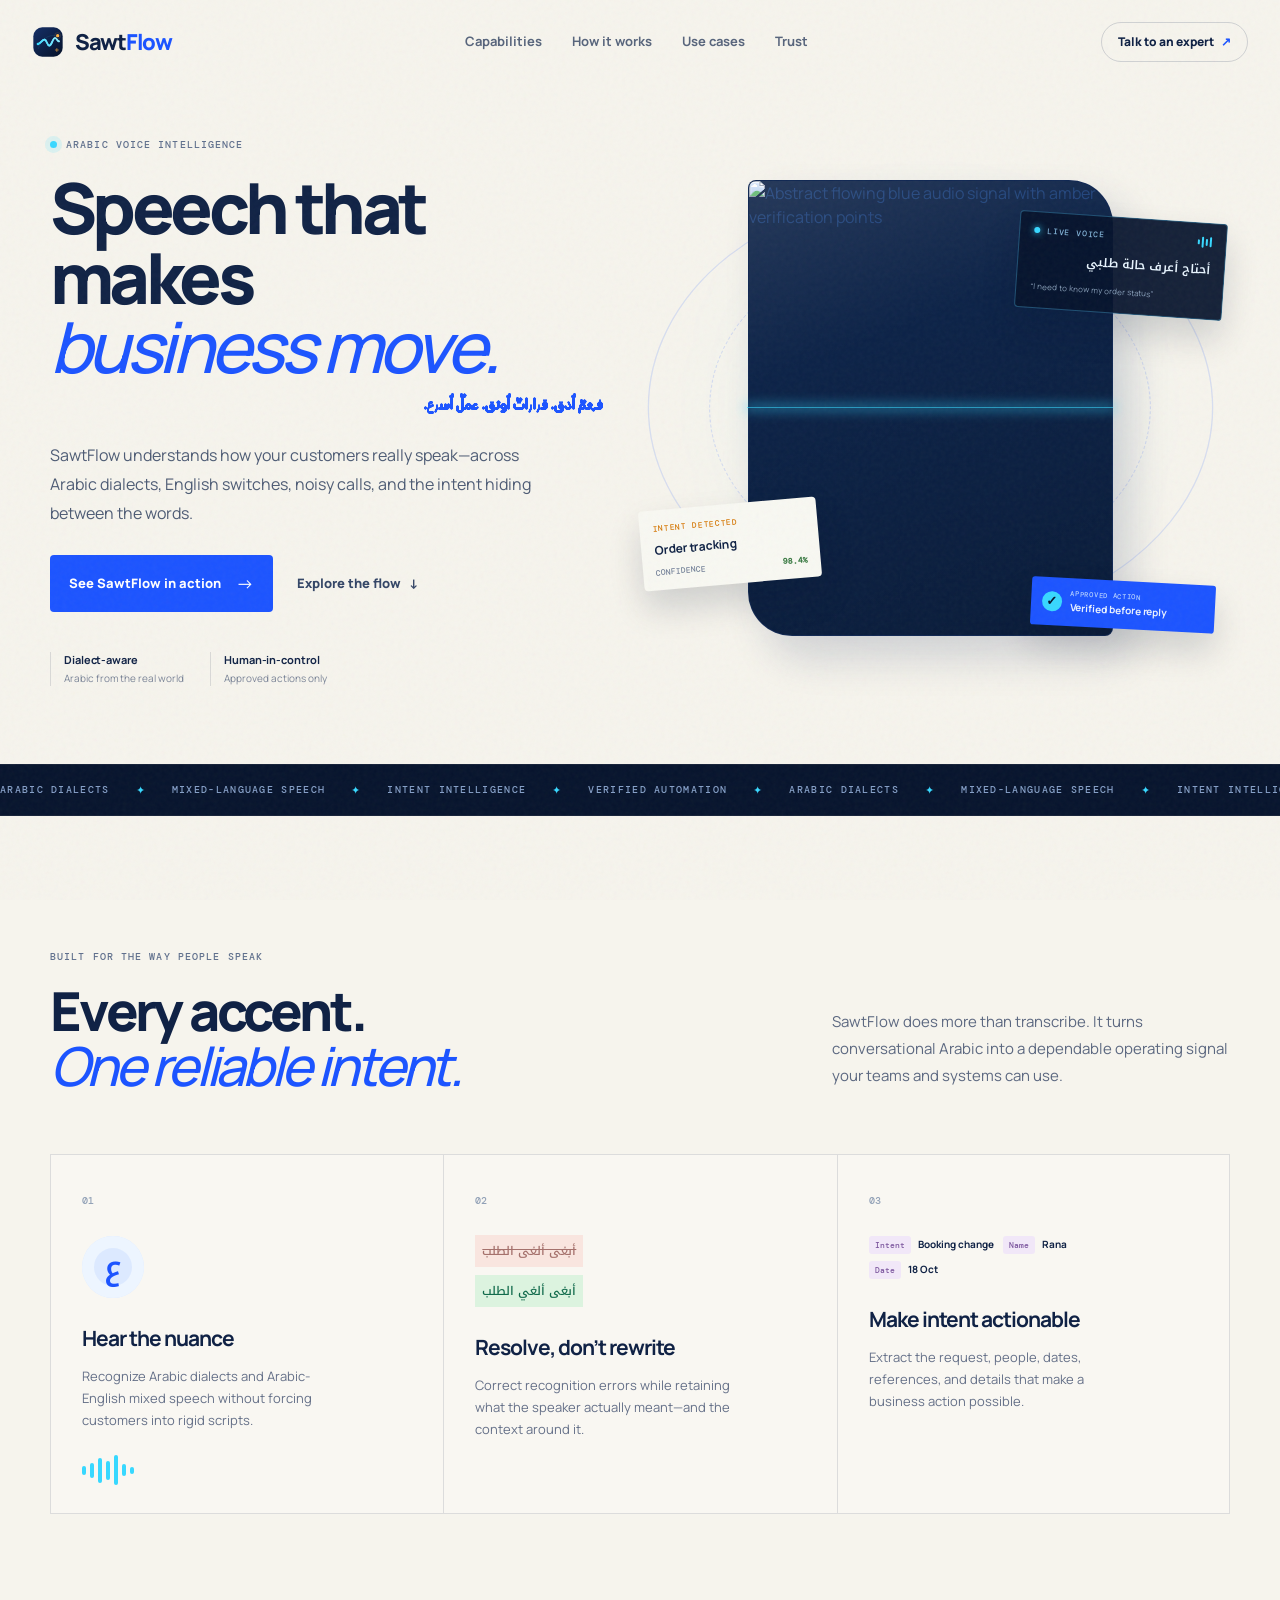
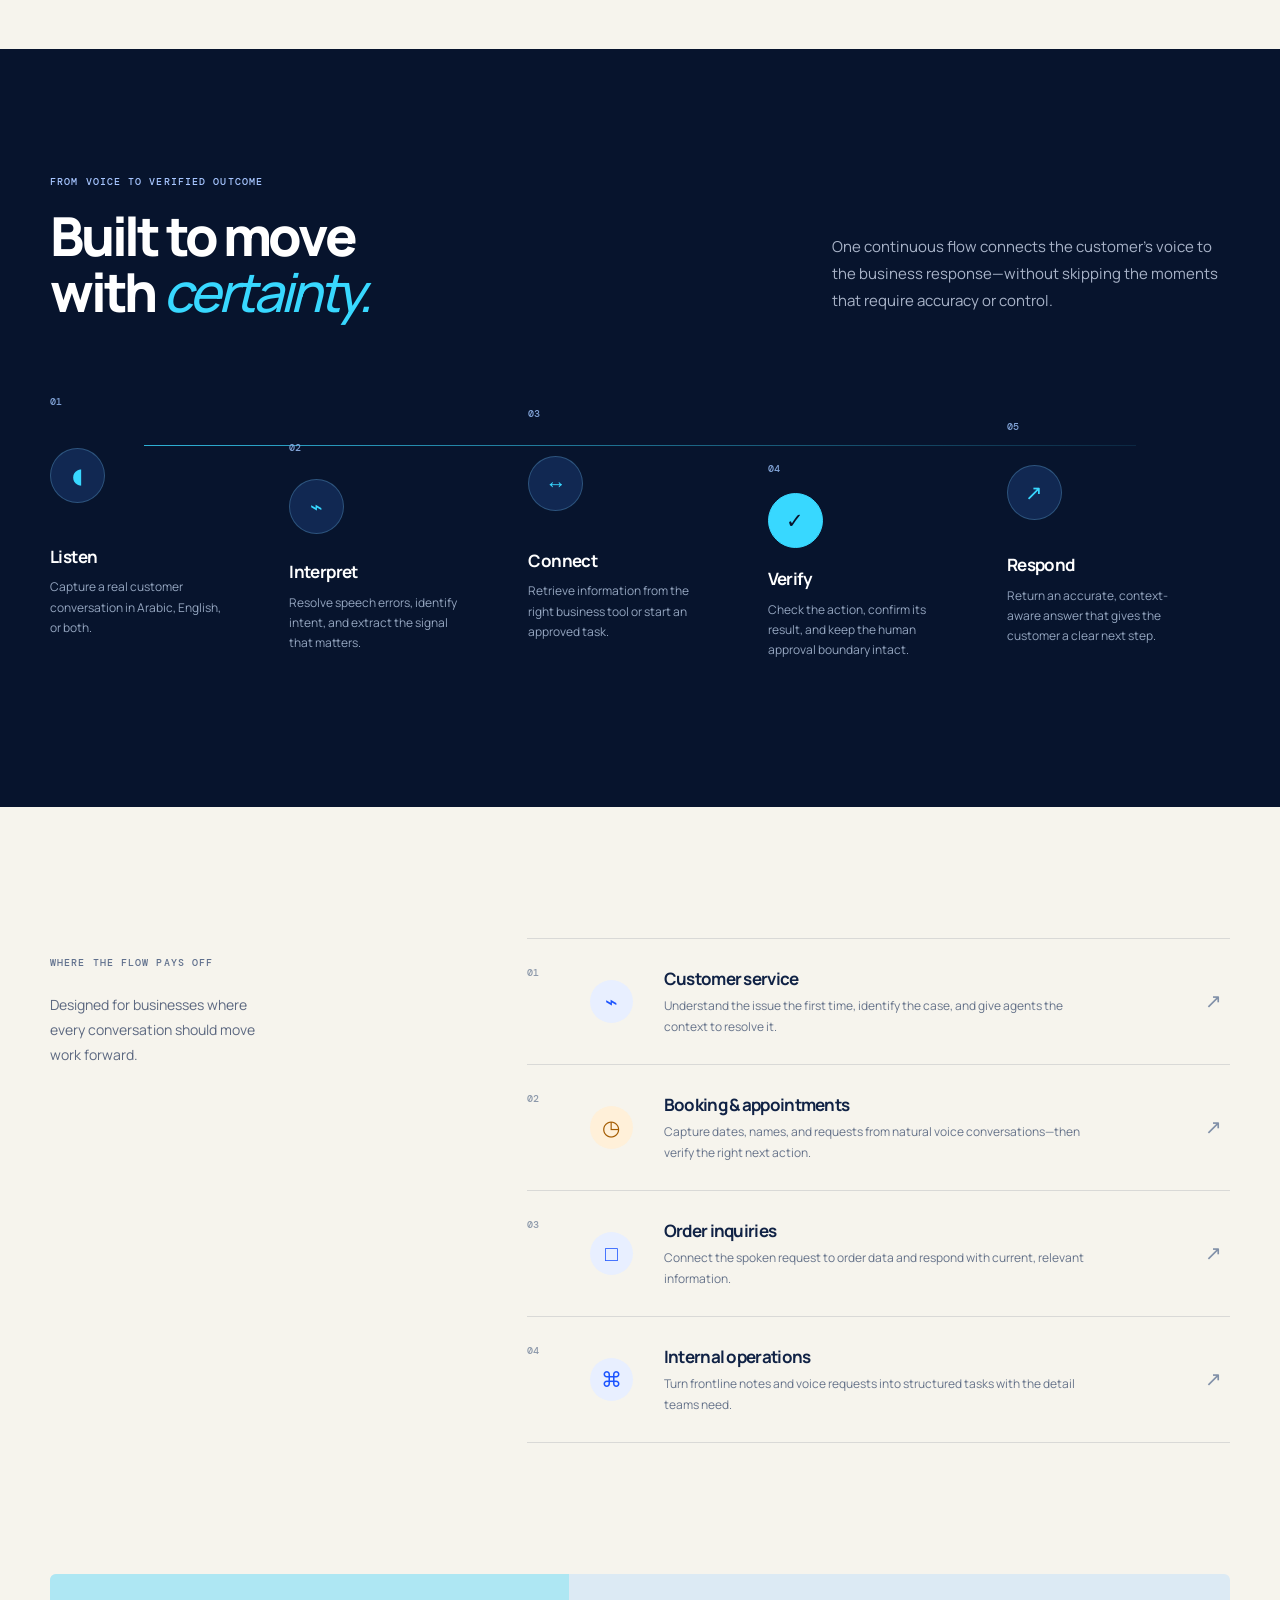
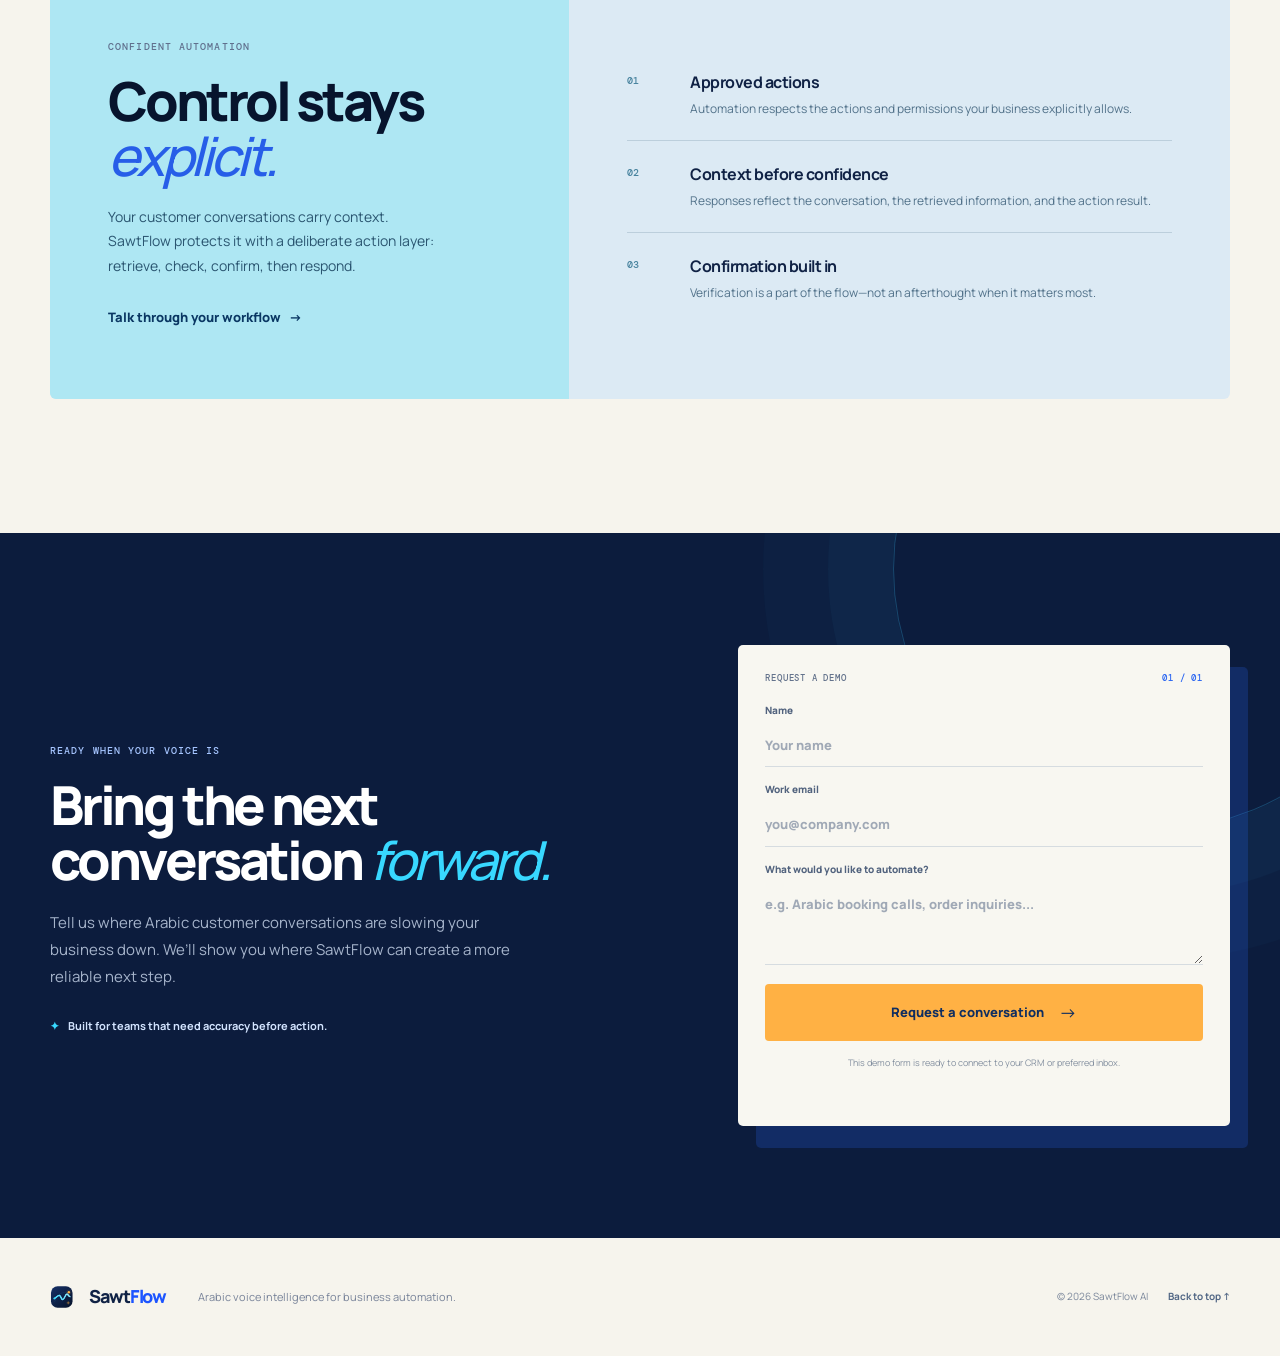
==== site/index.html @ eae635ba "Upgrade SawtFlow brand mark" ====
<!doctype html>
<html lang="en">
  <head>
    <meta charset="UTF-8" />
    <meta name="viewport" content="width=device-width, initial-scale=1.0" />
    <meta name="theme-color" content="#07142d" />
    <meta
      name="description"
      content="SawtFlow AI understands Arabic voices, resolves speech errors, verifies approved actions, and turns customer conversations into accurate business outcomes."
    />
    <meta name="keywords" content="Arabic voice AI, business automation, Arabic dialects, customer intent, speech intelligence" />
    <meta property="og:type" content="website" />
    <meta property="og:title" content="SawtFlow AI | Arabic Voice Intelligence for Business" />
    <meta
      property="og:description"
      content="Turn Arabic customer conversations into verified business outcomes."
    />
    <meta name="twitter:card" content="summary" />
    <meta name="twitter:title" content="SawtFlow AI | Arabic Voice Intelligence for Business" />
    <meta name="twitter:description" content="Arabic voice intelligence for confident business automation." />
    <title>SawtFlow AI | Arabic Voice Intelligence for Business</title>
    <link rel="preconnect" href="https://fonts.googleapis.com" />
    <link rel="preconnect" href="https://fonts.gstatic.com" crossorigin />
    <link href="https://fonts.googleapis.com/css2?family=DM+Mono:wght@400;500&family=Handjet:wght@400;500;600;700&family=Manrope:wght@400;500;600;700;800&family=Noto+Kufi+Arabic:wght@400;600;700&display=swap" rel="stylesheet" />
    <link rel="icon" href="assets/sawtflow-mark.svg" type="image/svg+xml" />
    <link rel="stylesheet" href="styles.css" />
  </head>
  <body>
    <div class="noise" aria-hidden="true"></div>
    <header class="site-header">
      <a class="brand" href="#top" aria-label="SawtFlow AI home">
        <img class="brand-mark" src="assets/sawtflow-mark.svg" alt="" aria-hidden="true" />
        <span>Sawt<span>Flow</span></span>
      </a>
      <nav class="desktop-nav" aria-label="Primary navigation">
        <a href="#capabilities">Capabilities</a>
        <a href="#workflow">How it works</a>
        <a href="#use-cases">Use cases</a>
        <a href="#trust">Trust</a>
      </nav>
      <a class="nav-cta" href="#demo">Talk to an expert <span aria-hidden="true">↗</span></a>
      <button class="menu-toggle" aria-label="Open menu" aria-expanded="false" aria-controls="mobile-menu">
        <span></span><span></span>
      </button>
      <nav id="mobile-menu" class="mobile-menu" aria-label="Mobile navigation">
        <a href="#capabilities">Capabilities</a>
        <a href="#workflow">How it works</a>
        <a href="#use-cases">Use cases</a>
        <a href="#trust">Trust</a>
        <a href="#demo">Talk to an expert</a>
      </nav>
    </header>

    <main id="top">
      <section class="hero section-shell">
        <div class="hero-copy">
          <div class="eyebrow"><span class="pulse-dot"></span> ARABIC VOICE INTELLIGENCE</div>
          <h1>Speech that makes<br /><em>business move.</em></h1>
          <p class="hero-arabic" lang="ar" dir="rtl">فهمٌ أدق. قراراتٌ أوثق. عملٌ أسرع.</p>
          <p class="hero-intro">
            SawtFlow understands how your customers really speak—across Arabic dialects, English switches, noisy calls, and the intent hiding between the words.
          </p>
          <div class="hero-actions">
            <a class="button button-primary" href="#demo">See SawtFlow in action <span aria-hidden="true">→</span></a>
            <a class="text-link" href="#workflow">Explore the flow <span aria-hidden="true">↓</span></a>
          </div>
          <div class="hero-proof" aria-label="Product benefits">
            <div><strong>Dialect-aware</strong><span>Arabic from the real world</span></div>
            <div><strong>Human-in-control</strong><span>Approved actions only</span></div>
          </div>
        </div>

        <div class="hero-visual" aria-label="Visual representation of Arabic speech becoming a verified response">
          <div class="visual-orbit orbit-one"></div>
          <div class="visual-orbit orbit-two"></div>
          <div class="visual-glow"></div>
          <div class="hero-image-frame">
            <img src="/manus-storage/async-images/XxxIUzf05bNIZXWQBBZ8JV/image-1.webp" alt="Abstract flowing blue audio signal with amber verification points" />
          </div>
          <div class="signal-card card-listening">
            <div class="card-top"><span class="status-light"></span><span>LIVE VOICE</span><span class="sound-bars"><i></i><i></i><i></i><i></i></span></div>
            <p lang="ar" dir="rtl">أحتاج أعرف حالة طلبي</p>
            <small>“I need to know my order status”</small>
          </div>
          <div class="signal-card card-intent">
            <span class="tag">INTENT DETECTED</span>
            <strong>Order tracking</strong>
            <div class="confidence"><span>CONFIDENCE</span><b>98.4%</b></div>
          </div>
          <div class="signal-card card-verified">
            <span class="check">✓</span>
            <div><span>APPROVED ACTION</span><strong>Verified before reply</strong></div>
          </div>
          <div class="scan-line" aria-hidden="true"></div>
        </div>
      </section>

      <section class="marquee-band" aria-label="Key product attributes">
        <div class="marquee-track">
          <span>Arabic dialects</span><i>✦</i><span>Mixed-language speech</span><i>✦</i><span>Intent intelligence</span><i>✦</i><span>Verified automation</span><i>✦</i><span>Arabic dialects</span><i>✦</i><span>Mixed-language speech</span><i>✦</i><span>Intent intelligence</span><i>✦</i><span>Verified automation</span><i>✦</i>
        </div>
      </section>

      <section id="capabilities" class="capabilities section-shell">
        <div class="section-intro split-heading">
          <div>
            <div class="eyebrow">BUILT FOR THE WAY PEOPLE SPEAK</div>
            <h2>Every accent.<br /><em>One reliable intent.</em></h2>
          </div>
          <p>SawtFlow does more than transcribe. It turns conversational Arabic into a dependable operating signal your teams and systems can use.</p>
        </div>

        <div class="capability-rail">
          <article class="capability-card dialect-card">
            <span class="step-number">01</span>
            <div class="icon-orb icon-language" aria-hidden="true">ع</div>
            <h3>Hear the nuance</h3>
            <p>Recognize Arabic dialects and Arabic-English mixed speech without forcing customers into rigid scripts.</p>
            <div class="mini-wave" aria-hidden="true"><i></i><i></i><i></i><i></i><i></i><i></i><i></i></div>
          </article>
          <article class="capability-card correction-card">
            <span class="step-number">02</span>
            <div class="correction-sample">
              <span class="rough">أبغى ألغى الطلب</span>
              <span class="clean" lang="ar" dir="rtl">أبغى ألغي الطلب</span>
            </div>
            <h3>Resolve, don’t rewrite</h3>
            <p>Correct recognition errors while retaining what the speaker actually meant—and the context around it.</p>
          </article>
          <article class="capability-card intent-card">
            <span class="step-number">03</span>
            <div class="entity-cluster">
              <span>Intent</span><b>Booking change</b><span>Name</span><b>Rana</b><span>Date</span><b>18 Oct</b>
            </div>
            <h3>Make intent actionable</h3>
            <p>Extract the request, people, dates, references, and details that make a business action possible.</p>
          </article>
        </div>
      </section>

      <section id="workflow" class="workflow-section">
        <div class="section-shell">
          <div class="section-intro workflow-heading">
            <div>
              <div class="eyebrow light">FROM VOICE TO VERIFIED OUTCOME</div>
              <h2>Built to move<br />with <em>certainty.</em></h2>
            </div>
            <p>One continuous flow connects the customer’s voice to the business response—without skipping the moments that require accuracy or control.</p>
          </div>

          <div class="flow-map">
            <div class="flow-line" aria-hidden="true"></div>
            <article class="flow-step flow-step-one">
              <span class="flow-index">01</span>
              <div class="flow-icon"><span class="mic-icon">◖</span></div>
              <div><h3>Listen</h3><p>Capture a real customer conversation in Arabic, English, or both.</p></div>
            </article>
            <article class="flow-step flow-step-two">
              <span class="flow-index">02</span>
              <div class="flow-icon"><span>⌁</span></div>
              <div><h3>Interpret</h3><p>Resolve speech errors, identify intent, and extract the signal that matters.</p></div>
            </article>
            <article class="flow-step flow-step-three">
              <span class="flow-index">03</span>
              <div class="flow-icon"><span>↔</span></div>
              <div><h3>Connect</h3><p>Retrieve information from the right business tool or start an approved task.</p></div>
            </article>
            <article class="flow-step flow-step-four">
              <span class="flow-index">04</span>
              <div class="flow-icon"><span>✓</span></div>
              <div><h3>Verify</h3><p>Check the action, confirm its result, and keep the human approval boundary intact.</p></div>
            </article>
            <article class="flow-step flow-step-five">
              <span class="flow-index">05</span>
              <div class="flow-icon"><span>↗</span></div>
              <div><h3>Respond</h3><p>Return an accurate, context-aware answer that gives the customer a clear next step.</p></div>
            </article>
          </div>
        </div>
      </section>

      <section id="use-cases" class="use-cases section-shell">
        <div class="usecase-label">
          <div class="eyebrow">WHERE THE FLOW PAYS OFF</div>
          <p>Designed for businesses where every conversation should move work forward.</p>
        </div>
        <div class="usecase-stack">
          <article class="usecase-item">
            <span class="usecase-count">01</span>
            <div class="usecase-icon">⌁</div>
            <div><h3>Customer service</h3><p>Understand the issue the first time, identify the case, and give agents the context to resolve it.</p></div>
            <span class="usecase-arrow">↗</span>
          </article>
          <article class="usecase-item featured-usecase">
            <span class="usecase-count">02</span>
            <div class="usecase-icon">◷</div>
            <div><h3>Booking &amp; appointments</h3><p>Capture dates, names, and requests from natural voice conversations—then verify the right next action.</p></div>
            <span class="usecase-arrow">↗</span>
          </article>
          <article class="usecase-item">
            <span class="usecase-count">03</span>
            <div class="usecase-icon">□</div>
            <div><h3>Order inquiries</h3><p>Connect the spoken request to order data and respond with current, relevant information.</p></div>
            <span class="usecase-arrow">↗</span>
          </article>
          <article class="usecase-item">
            <span class="usecase-count">04</span>
            <div class="usecase-icon">⌘</div>
            <div><h3>Internal operations</h3><p>Turn frontline notes and voice requests into structured tasks with the detail teams need.</p></div>
            <span class="usecase-arrow">↗</span>
          </article>
        </div>
      </section>

      <section id="trust" class="trust-section section-shell">
        <div class="trust-panel">
          <div class="trust-copy">
            <div class="eyebrow">CONFIDENT AUTOMATION</div>
            <h2>Control stays<br /><em>explicit.</em></h2>
            <p>Your customer conversations carry context. SawtFlow protects it with a deliberate action layer: retrieve, check, confirm, then respond.</p>
            <a href="#demo" class="text-link dark-link">Talk through your workflow <span aria-hidden="true">→</span></a>
          </div>
          <div class="trust-evidence" aria-label="Trust principles">
            <article><span class="evidence-number">01</span><div><h3>Approved actions</h3><p>Automation respects the actions and permissions your business explicitly allows.</p></div></article>
            <article><span class="evidence-number">02</span><div><h3>Context before confidence</h3><p>Responses reflect the conversation, the retrieved information, and the action result.</p></div></article>
            <article><span class="evidence-number">03</span><div><h3>Confirmation built in</h3><p>Verification is a part of the flow—not an afterthought when it matters most.</p></div></article>
          </div>
        </div>
      </section>

      <section id="demo" class="demo-section">
        <div class="section-shell demo-layout">
          <div class="demo-copy">
            <div class="eyebrow light">READY WHEN YOUR VOICE IS</div>
            <h2>Bring the next<br />conversation <em>forward.</em></h2>
            <p>Tell us where Arabic customer conversations are slowing your business down. We’ll show you where SawtFlow can create a more reliable next step.</p>
            <div class="contact-note"><span>✦</span> Built for teams that need accuracy before action.</div>
          </div>
          <form class="demo-form" id="demo-form" novalidate>
            <div class="form-heading"><span>REQUEST A DEMO</span><b>01 / 01</b></div>
            <label>
              <span>Name</span>
              <input name="name" type="text" placeholder="Your name" autocomplete="name" required />
            </label>
            <label>
              <span>Work email</span>
              <input name="email" type="email" placeholder="you@company.com" autocomplete="email" required />
            </label>
            <label>
              <span>What would you like to automate?</span>
              <textarea name="challenge" rows="3" placeholder="e.g. Arabic booking calls, order inquiries..." required></textarea>
            </label>
            <button class="button button-warm" type="submit">Request a conversation <span aria-hidden="true">→</span></button>
            <p class="form-footnote">This demo form is ready to connect to your CRM or preferred inbox.</p>
            <p class="form-message" id="form-message" role="status" aria-live="polite"></p>
          </form>
        </div>
      </section>
    </main>

    <footer class="site-footer section-shell">
      <a class="brand footer-brand" href="#top" aria-label="SawtFlow AI home">
        <img class="brand-mark" src="assets/sawtflow-mark.svg" alt="" aria-hidden="true" />
        <span>Sawt<span>Flow</span></span>
      </a>
      <p>Arabic voice intelligence for business automation.</p>
      <div class="footer-meta"><span>© <span id="year"></span> SawtFlow AI</span><a href="#top">Back to top ↑</a></div>
    </footer>

    <script src="app.js"></script>
  </body>
</html>
---- site/styles.css ----
:root {
  --navy: #07142d;
  --navy-2: #0a1a39;
  --ink: #102245;
  --blue: #1c54ff;
  --cyan: #38d8ff;
  --cream: #f6f4ed;
  --soft: #e7e9e2;
  --warm: #ffb144;
  --amber: #f4a73e;
  --muted: #9da7b8;
  --line: rgba(10, 26, 57, .12);
  --mono: "DM Mono", monospace;
  --sans: "Manrope", "Noto Kufi Arabic", sans-serif;
}

* { box-sizing: border-box; }
html { scroll-behavior: smooth; }
body { margin: 0; color: var(--ink); background: var(--cream); font-family: var(--sans); font-size: 16px; line-height: 1.5; overflow-x: hidden; }
a { color: inherit; text-decoration: none; }
button, input, textarea { font: inherit; }
button { cursor: pointer; }
.noise { position: fixed; inset: 0; opacity: .045; pointer-events: none; z-index: 20; background-image: url("data:image/svg+xml,%3Csvg viewBox='0 0 220 220' xmlns='http://www.w3.org/2000/svg'%3E%3Cfilter id='n'%3E%3CfeTurbulence type='fractalNoise' baseFrequency='.95' numOctaves='4' stitchTiles='stitch'/%3E%3C/filter%3E%3Crect width='100%25' height='100%25' filter='url(%23n)' opacity='.9'/%3E%3C/svg%3E"); }
.section-shell { width: min(1180px, calc(100% - 64px)); margin: 0 auto; }

.site-header { height: 84px; width: min(1240px, calc(100% - 64px)); margin: 0 auto; display: flex; align-items: center; justify-content: space-between; position: relative; z-index: 30; }
.brand { display: inline-flex; align-items: center; gap: 11px; font-size: 22px; font-weight: 800; letter-spacing: -1.3px; }
.brand > span:last-child span { color: var(--blue); }
.brand-mark { width: 32px; height: 32px; display: block; flex: 0 0 auto; }
.desktop-nav { display: flex; gap: 30px; font-size: 13px; font-weight: 700; color: #58657c; }
.desktop-nav a, .text-link, .footer-meta a { transition: color .2s ease; }
.desktop-nav a:hover, .text-link:hover, .footer-meta a:hover { color: var(--blue); }
.nav-cta { border: 1px solid rgba(15, 35, 75, .16); border-radius: 999px; padding: 10px 16px; font-size: 12px; font-weight: 800; transition: all .2s ease; }
.nav-cta:hover { color: white; background: var(--ink); border-color: var(--ink); }
.nav-cta span { color: var(--blue); padding-left: 5px; }.nav-cta:hover span { color: var(--cyan); }
.menu-toggle, .mobile-menu { display: none; }

.hero { min-height: 655px; display: grid; grid-template-columns: .96fr 1.04fr; align-items: center; gap: 28px; padding: 46px 0 78px; }
.eyebrow { display: inline-flex; align-items: center; gap: 9px; color: #60708d; font: 500 10px/1 var(--mono); letter-spacing: 1.1px; }
.eyebrow.light { color: #a6c5ff; }.pulse-dot { width: 7px; height: 7px; border-radius: 50%; background: var(--cyan); box-shadow: 0 0 0 5px rgba(56, 216, 255, .14); }
h1, h2, h3, p { margin-top: 0; }.hero h1 { margin: 19px 0 8px; max-width: 620px; font-size: clamp(50px, 5.5vw, 76px); letter-spacing: -4.6px; line-height: .99; font-weight: 800; }.hero h1 em, h2 em { font-weight: 500; font-style: italic; color: var(--blue); }.hero-arabic { color: var(--blue); font: 600 17px/1.7 "Handjet", sans-serif; letter-spacing: 0; }.hero-intro { max-width: 508px; margin: 22px 0 28px; color: #4d5b74; font-size: 16px; line-height: 1.8; }.hero-actions { display: flex; align-items: center; gap: 24px; }.button { display: inline-flex; align-items: center; justify-content: center; gap: 15px; padding: 15px 19px; border: 0; border-radius: 4px; font-weight: 800; font-size: 13px; transition: transform .2s ease, box-shadow .2s ease, background .2s ease; }.button:hover { transform: translateY(-2px); box-shadow: 0 12px 22px rgba(16, 34, 69, .16); }.button-primary { color: white; background: var(--blue); }.button-primary span, .button-warm span { font-size: 18px; font-weight: 400; }.text-link { display: inline-flex; align-items: center; gap: 8px; color: #334566; font-size: 13px; font-weight: 800; }.hero-proof { display: flex; gap: 26px; margin-top: 40px; }.hero-proof > div { display: grid; gap: 2px; border-left: 1px solid var(--line); padding-left: 13px; }.hero-proof strong { font-size: 11px; letter-spacing: -.1px; }.hero-proof span { color: #7a8497; font-size: 10px; }

.hero-visual { min-height: 520px; position: relative; display: flex; justify-content: center; align-items: center; }.visual-orbit { position: absolute; width: 435px; aspect-ratio: 1; border-radius: 50%; border: 1px solid rgba(28, 84, 255, .14); }.orbit-one { transform: scaleX(1.3) rotate(-24deg); }.orbit-two { width: 340px; transform: scaleX(1.3) rotate(32deg); border-style: dashed; }.visual-glow { position: absolute; width: 240px; height: 240px; background: rgba(54, 202, 255, .22); border-radius: 50%; filter: blur(65px); }.hero-image-frame { position: relative; width: min(365px, 74%); aspect-ratio: 4/5; z-index: 1; overflow: hidden; border: 1px solid rgba(33, 65, 135, .18); border-radius: 8px 44px 8px 44px; box-shadow: 17px 22px 40px rgba(17, 39, 84, .16); background: #0c2247; }.hero-image-frame::after { content: ""; position: absolute; inset: 0; background: linear-gradient(160deg, rgba(255,255,255,.1), transparent 35%, rgba(0,0,0,.2)); }.hero-image-frame img { width: 100%; height: 100%; object-fit: cover; display: block; mix-blend-mode: screen; }.signal-card { position: absolute; z-index: 2; box-shadow: 0 18px 34px rgba(7, 20, 45, .16); }.card-listening { width: 208px; top: 69px; right: 5px; padding: 12px 14px; color: #e8f5ff; background: rgba(7, 20, 45, .94); border: 1px solid rgba(84, 205, 255, .32); border-radius: 4px; transform: rotate(4deg); }.card-top { display: flex; align-items: center; gap: 7px; color: #83b5d9; font: 500 8px var(--mono); letter-spacing: .8px; }.status-light { width: 6px; height: 6px; border-radius: 50%; background: var(--cyan); box-shadow: 0 0 7px var(--cyan); }.sound-bars { margin-left: auto; display: flex; gap: 2px; align-items: center; height: 12px; }.sound-bars i { width: 2px; background: var(--cyan); border-radius: 2px; animation: bars 1.25s ease-in-out infinite; }.sound-bars i:nth-child(1){height:5px}.sound-bars i:nth-child(2){height:11px;animation-delay:.12s}.sound-bars i:nth-child(3){height:7px;animation-delay:.28s}.sound-bars i:nth-child(4){height:10px;animation-delay:.4s}.card-listening p { margin: 12px 0 3px; font: 600 12px/1.7 "Noto Kufi Arabic", sans-serif; }.card-listening small { color: #89a0ba; font-size: 8px; }.card-intent { left: 10px; bottom: 84px; display: grid; gap: 8px; padding: 13px; width: 178px; background: #f8f8f2; border-radius: 4px; transform: rotate(-5deg); }.tag { color: #d67908; font: 500 8px var(--mono); letter-spacing: .7px; }.card-intent strong { font-size: 12px; }.confidence { display: flex; justify-content: space-between; font: 500 8px var(--mono); color: #748198; }.confidence b { color: #397a42; }.card-verified { right: 15px; bottom: 39px; display: flex; gap: 8px; align-items: center; width: 184px; padding: 11px; color: #e9f1ff; background: #1c54ff; border-radius: 3px; transform: rotate(3deg); }.check { display: grid; place-items: center; flex: 0 0 20px; width: 20px; height: 20px; background: var(--cyan); color: var(--navy); border-radius: 50%; font-size: 13px; font-weight: 800; }.card-verified div { display: grid; gap: 2px; }.card-verified div span { font: 500 7px var(--mono); letter-spacing: .7px; color: #b6d2ff; }.card-verified strong { font-size: 10px; }.scan-line { position: absolute; z-index: 3; width: min(366px, 75%); height: 1px; background: var(--cyan); opacity: .65; box-shadow: 0 0 12px 2px var(--cyan); animation: scan 5s ease-in-out infinite; }

.marquee-band { overflow: hidden; padding: 18px 0; color: #86a0c8; background: var(--navy); border-top: 1px solid rgba(255,255,255,.06); border-bottom: 1px solid rgba(255,255,255,.06); }.marquee-track { display: flex; align-items: center; gap: 26px; width: max-content; white-space: nowrap; font: 500 10px var(--mono); letter-spacing: 1.3px; text-transform: uppercase; animation: marquee 28s linear infinite; }.marquee-track i { color: var(--cyan); font-style: normal; font-size: 11px; }

.capabilities { padding: 126px 0 135px; }.section-intro { display: flex; justify-content: space-between; gap: 50px; }.split-heading h2, .workflow-heading h2, .trust-copy h2, .demo-copy h2 { margin: 17px 0 0; font-size: clamp(36px, 4.2vw, 56px); font-weight: 800; line-height: 1.03; letter-spacing: -3.2px; }.split-heading em { text-decoration: none; }.section-intro > p { align-self: end; max-width: 398px; margin: 0 0 5px; color: #5c6880; font-size: 15px; line-height: 1.8; }.capability-rail { display: grid; grid-template-columns: 1fr 1fr 1fr; margin-top: 60px; }.capability-card { min-height: 328px; position: relative; padding: 31px 31px 27px; border: 1px solid var(--line); border-right: 0; background: rgba(255,255,255,.28); transition: transform .25s ease, box-shadow .25s ease; }.capability-card:last-child { border-right: 1px solid var(--line); }.capability-card:hover { z-index: 1; transform: translateY(-7px); box-shadow: 0 20px 45px rgba(25, 42, 76, .09); }.step-number { color: #91a0b6; font: 500 10px var(--mono); }.capability-card h3 { margin: 25px 0 11px; font-size: 21px; letter-spacing: -1px; }.capability-card p { max-width: 270px; margin: 0; color: #657088; font-size: 13px; line-height: 1.7; }.icon-orb { display: grid; place-items: center; width: 62px; height: 62px; margin-top: 26px; border-radius: 50%; }.icon-language { color: var(--blue); font: 600 31px "Noto Kufi Arabic", sans-serif; background: #dce9ff; box-shadow: inset 0 0 0 12px #edf5ff; }.mini-wave { height: 32px; display: flex; align-items: center; gap: 4px; margin-top: 23px; }.mini-wave i { display: block; width: 4px; background: var(--cyan); border-radius: 999px; }.mini-wave i:nth-child(1){height:9px}.mini-wave i:nth-child(2){height:15px}.mini-wave i:nth-child(3){height:25px}.mini-wave i:nth-child(4){height:19px}.mini-wave i:nth-child(5){height:30px}.mini-wave i:nth-child(6){height:12px}.mini-wave i:nth-child(7){height:7px}.correction-sample { display: grid; gap: 8px; margin-top: 25px; font: 500 12px "Noto Kufi Arabic", sans-serif; }.rough { width: fit-content; padding: 5px 7px; color: #a5716c; text-decoration: line-through; background: #f9e5df; }.clean { width: fit-content; padding: 5px 7px; color: #126b4c; background: #dcf3df; }.entity-cluster { display: flex; flex-wrap: wrap; align-items: center; gap: 7px; max-width: 220px; margin-top: 26px; }.entity-cluster span { padding: 4px 6px; color: #7b559d; background: #f1e7f8; border-radius: 3px; font: 500 8px var(--mono); }.entity-cluster b { margin-right: 2px; font-size: 10px; }

.workflow-section { padding: 118px 0 134px; color: white; background: var(--navy); }.workflow-heading > p { color: #a8b3c8; }.workflow-heading h2 em { color: var(--cyan); }.flow-map { margin-top: 76px; position: relative; display: grid; grid-template-columns: repeat(5, 1fr); gap: 16px; }.flow-line { position: absolute; top: 50px; left: 8%; right: 8%; height: 1px; background: linear-gradient(90deg, rgba(56,216,255,.8), rgba(56,216,255,.1)); }.flow-step { position: relative; display: grid; gap: 18px; z-index: 1; }.flow-index { color: #82a4d8; font: 500 10px var(--mono); }.flow-icon { display: grid; place-items: center; width: 55px; height: 55px; color: var(--cyan); background: #112852; border: 1px solid rgba(128, 214, 255, .25); border-radius: 50%; font-size: 21px; }.flow-step h3 { margin: 0 0 8px; font-size: 17px; letter-spacing: -.6px; }.flow-step p { max-width: 180px; color: #95a6c0; font-size: 12px; line-height: 1.7; }.flow-step-two { margin-top: 46px; }.flow-step-three { margin-top: 12px; }.flow-step-four { margin-top: 67px; }.flow-step-five { margin-top: 25px; }.flow-step-four .flow-icon { color: var(--navy); background: var(--cyan); border-color: var(--cyan); }

.use-cases { display: grid; grid-template-columns: .55fr 1fr; gap: 90px; padding: 131px 0; }.usecase-label { padding-top: 10px; }.usecase-label p { max-width: 232px; margin: 20px 0 0; color: #5c6880; font-size: 14px; line-height: 1.8; }.usecase-stack { border-top: 1px solid var(--line); }.usecase-item { display: grid; grid-template-columns: 45px 56px 1fr 25px; align-items: center; gap: 18px; min-height: 126px; padding: 20px 0; border-bottom: 1px solid var(--line); transition: padding .25s ease, color .25s ease; }.usecase-item:hover { padding-left: 11px; color: var(--blue); }.usecase-count { align-self: start; padding-top: 7px; color: #8c98aa; font: 500 10px var(--mono); }.usecase-icon { display: grid; place-items: center; width: 43px; height: 43px; color: var(--blue); background: #e8efff; border-radius: 50%; font-size: 21px; }.usecase-item h3 { margin: 0 0 5px; font-size: 17px; letter-spacing: -.7px; }.usecase-item p { margin: 0; max-width: 440px; color: #66738a; font-size: 12px; line-height: 1.7; }.usecase-arrow { font-size: 20px; color: #8190a8; transition: transform .25s ease; }.usecase-item:hover .usecase-arrow { color: var(--blue); transform: translate(3px, -3px); }.featured-usecase .usecase-icon { color: #a35b00; background: #fff0d9; }

.trust-section { padding-bottom: 134px; }.trust-panel { display: grid; grid-template-columns: .88fr 1.12fr; overflow: hidden; min-height: 425px; border-radius: 6px; background: #dceaf4; }.trust-copy { padding: 58px; color: var(--navy); background: #aee7f3; }.trust-copy h2 { margin-bottom: 21px; }.trust-copy h2 em { color: #275ee8; }.trust-copy > p { max-width: 333px; margin-bottom: 26px; color: #2a5570; font-size: 14px; line-height: 1.75; }.dark-link { color: #0a3763; }.trust-evidence { display: grid; align-content: center; padding: 35px 58px; }.trust-evidence article { display: grid; grid-template-columns: 47px 1fr; gap: 16px; padding: 21px 0; border-bottom: 1px solid rgba(22, 63, 92, .16); }.trust-evidence article:last-child { border-bottom: 0; }.evidence-number { color: #46829d; font: 500 10px var(--mono); padding-top: 4px; }.trust-evidence h3 { margin: 0 0 5px; font-size: 16px; letter-spacing: -.5px; }.trust-evidence p { margin: 0; color: #52728a; font-size: 12px; line-height: 1.65; }

.demo-section { padding: 112px 0; color: white; background: #0c1c3d; position: relative; overflow: hidden; }.demo-section::before { content: ""; position: absolute; width: 520px; height: 520px; right: -135px; top: -225px; border: 1px solid rgba(62, 199, 255, .25); border-radius: 50%; box-shadow: 0 0 0 65px rgba(62, 199, 255, .035), 0 0 0 130px rgba(62, 199, 255, .025); }.demo-layout { display: grid; grid-template-columns: 1fr .85fr; gap: 110px; align-items: center; position: relative; }.demo-copy h2 { margin-bottom: 22px; }.demo-copy h2 em { color: var(--cyan); }.demo-copy > p { max-width: 462px; color: #a6b4cb; font-size: 15px; line-height: 1.8; }.contact-note { display: flex; align-items: center; gap: 9px; margin-top: 28px; color: #d3e4ff; font-size: 11px; font-weight: 700; }.contact-note span { color: var(--cyan); }.demo-form { display: grid; gap: 15px; padding: 27px; color: #16315b; background: #f8f7f1; border-radius: 5px; box-shadow: 18px 22px 0 rgba(38, 92, 217, .25); }.form-heading { display: flex; justify-content: space-between; margin-bottom: 4px; color: #63728b; font: 500 9px var(--mono); letter-spacing: .8px; }.form-heading b { color: #2a65f1; font-weight: 500; }.demo-form label { display: grid; gap: 7px; color: #52637e; font-size: 10px; font-weight: 800; }.demo-form input, .demo-form textarea { width: 100%; padding: 11px 0; border: 0; border-bottom: 1px solid #d6dce0; border-radius: 0; outline: none; color: #15325e; font-size: 13px; background: transparent; transition: border-color .2s ease; resize: vertical; }.demo-form input:focus, .demo-form textarea:focus { border-color: var(--blue); }.demo-form input::placeholder, .demo-form textarea::placeholder { color: #a0a9b6; }.button-warm { width: 100%; margin-top: 4px; color: #102e60; background: var(--warm); }.form-footnote, .form-message { margin: 0; text-align: center; font-size: 9px; line-height: 1.5; }.form-footnote { color: #8490a0; }.form-message { min-height: 14px; color: #167250; font-weight: 700; }

.site-footer { min-height: 118px; display: grid; grid-template-columns: auto 1fr auto; align-items: center; gap: 32px; }.footer-brand { font-size: 18px; }.footer-brand .brand-mark { transform: scale(.84); transform-origin: left center; width: 28px; height: 28px; }.site-footer > p { margin: 0; color: #788399; font-size: 11px; }.footer-meta { display: flex; gap: 20px; color: #7b879b; font-size: 10px; }.footer-meta a { font-weight: 700; color: #526785; }

@keyframes bars { 50% { transform: scaleY(.45); opacity: .5; } }@keyframes scan { 0%,100%{ transform: translateY(-142px); opacity:0} 14%,78%{opacity:.65} 50%{transform:translateY(140px)} }@keyframes marquee { to { transform: translateX(-50%); } }

@media (max-width: 900px) { .site-header, .section-shell { width: min(100% - 40px, 650px); }.desktop-nav, .nav-cta { display: none; }.menu-toggle { display: grid; gap: 5px; border: 0; padding: 8px 0 8px 8px; background: none; }.menu-toggle span { display: block; width: 22px; height: 2px; background: var(--ink); transition: transform .2s ease; }.menu-toggle[aria-expanded="true"] span:first-child { transform: translateY(3.5px) rotate(45deg); }.menu-toggle[aria-expanded="true"] span:last-child { transform: translateY(-3.5px) rotate(-45deg); }.mobile-menu { position: absolute; top: 70px; left: 0; right: 0; padding: 10px; border: 1px solid var(--line); background: rgba(246,244,237,.98); box-shadow: 0 15px 32px rgba(18,31,59,.12); }.mobile-menu.open { display: grid; }.mobile-menu a { padding: 10px; font-size: 13px; font-weight: 700; }.hero { grid-template-columns: 1fr; padding: 35px 0 75px; }.hero-copy { z-index: 3; }.hero h1 { font-size: clamp(49px, 10vw, 66px); }.hero-visual { min-height: 462px; margin-top: -8px; }.split-heading, .section-intro { display: grid; gap: 23px; }.section-intro > p { margin: 0; }.capabilities, .workflow-section { padding: 85px 0; }.capability-rail { margin-top: 38px; grid-template-columns: 1fr; }.capability-card, .capability-card:last-child { min-height: 240px; border-right: 1px solid var(--line); border-bottom: 0; }.capability-card:last-child { border-bottom: 1px solid var(--line); }.capability-card h3 { margin-top: 19px; }.icon-orb, .correction-sample, .entity-cluster { margin-top: 18px; }.flow-map { grid-template-columns: 1fr; gap: 28px; margin: 48px 0 0 14px; }.flow-line { top: 42px; bottom: 42px; left: 27px; right: auto; width: 1px; height: auto; background: linear-gradient(180deg, rgba(56,216,255,.8), rgba(56,216,255,.08)); }.flow-step, .flow-step-two, .flow-step-three, .flow-step-four, .flow-step-five { grid-template-columns: 50px 1fr; gap: 12px 20px; margin-top: 0; }.flow-index { grid-column: 1; }.flow-icon { grid-column: 1; grid-row: 2; }.flow-step > div:last-child { grid-column: 2; grid-row: 1 / span 2; padding-top: 1px; }.flow-step p { max-width: 340px; }.use-cases { grid-template-columns: 1fr; gap: 28px; padding: 85px 0; }.trust-section { padding-bottom: 85px; }.trust-panel { grid-template-columns: 1fr; }.trust-copy, .trust-evidence { padding: 43px 32px; }.demo-section { padding: 83px 0; }.demo-layout { grid-template-columns: 1fr; gap: 42px; }.site-footer { grid-template-columns: 1fr; gap: 13px; padding: 32px 0; }.footer-meta { justify-content: space-between; } }
@media (max-width: 480px) { .site-header, .section-shell { width: calc(100% - 32px); }.site-header { height: 72px; }.hero { padding-top: 25px; }.hero h1 { font-size: 47px; letter-spacing: -3.6px; }.hero-arabic { font-size: 14px; }.hero-actions { align-items: flex-start; flex-direction: column; gap: 19px; }.hero-proof { gap: 15px; margin-top: 33px; }.hero-proof > div { padding-left: 8px; }.hero-visual { min-height: 401px; }.hero-image-frame { width: 285px; }.visual-orbit { width: 330px; }.orbit-two { width: 255px; }.card-listening { top: 30px; right: -4px; transform: scale(.88) rotate(4deg); transform-origin: right top; }.card-intent { left: -6px; bottom: 50px; transform: scale(.84) rotate(-5deg); transform-origin: left bottom; }.card-verified { right: -9px; bottom: 20px; transform: scale(.83) rotate(3deg); transform-origin: right bottom; }.split-heading h2, .workflow-heading h2, .trust-copy h2, .demo-copy h2 { letter-spacing: -2.3px; }.usecase-item { grid-template-columns: 30px 43px 1fr 18px; gap: 10px; }.usecase-icon { width: 37px; height: 37px; }.usecase-item h3 { font-size: 15px; }.usecase-item p { font-size: 11px; }.trust-copy, .trust-evidence { padding: 36px 23px; }.demo-form { padding: 22px; }.footer-meta { gap: 9px; font-size: 9px; } }
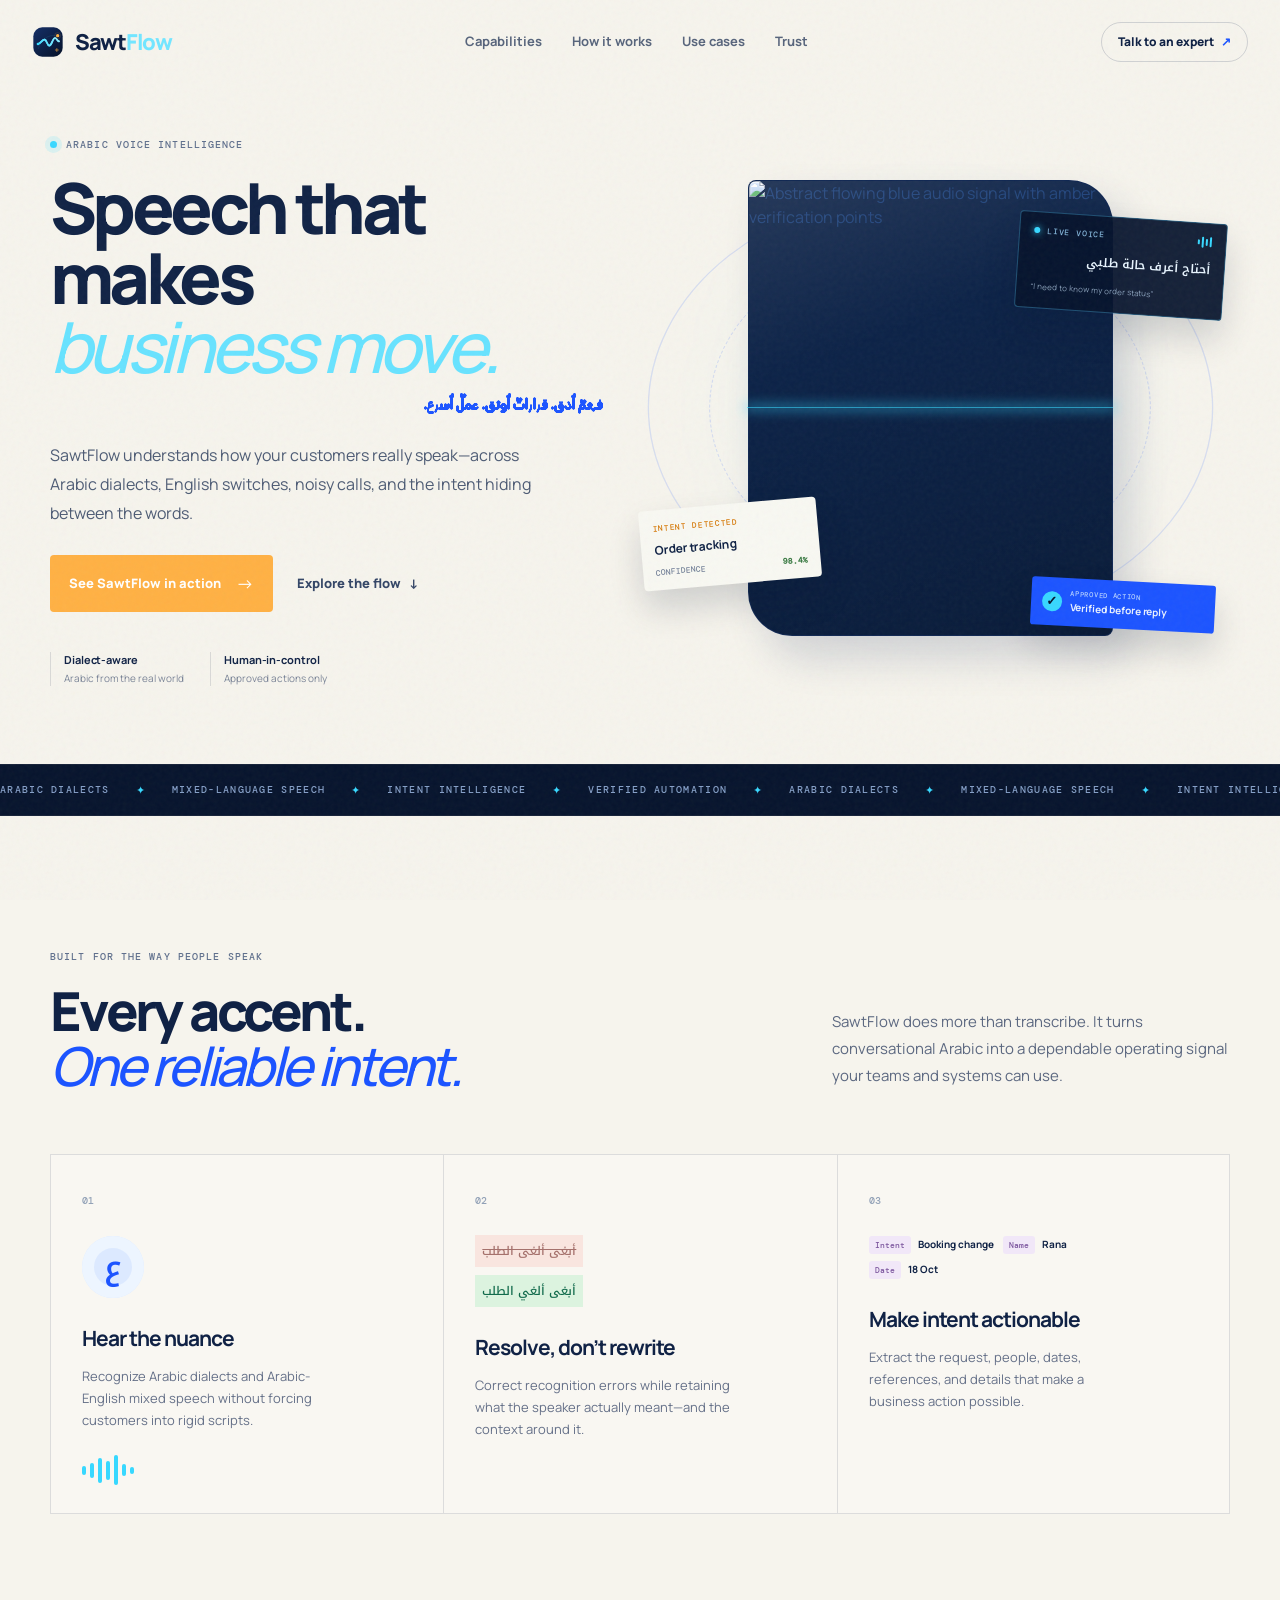
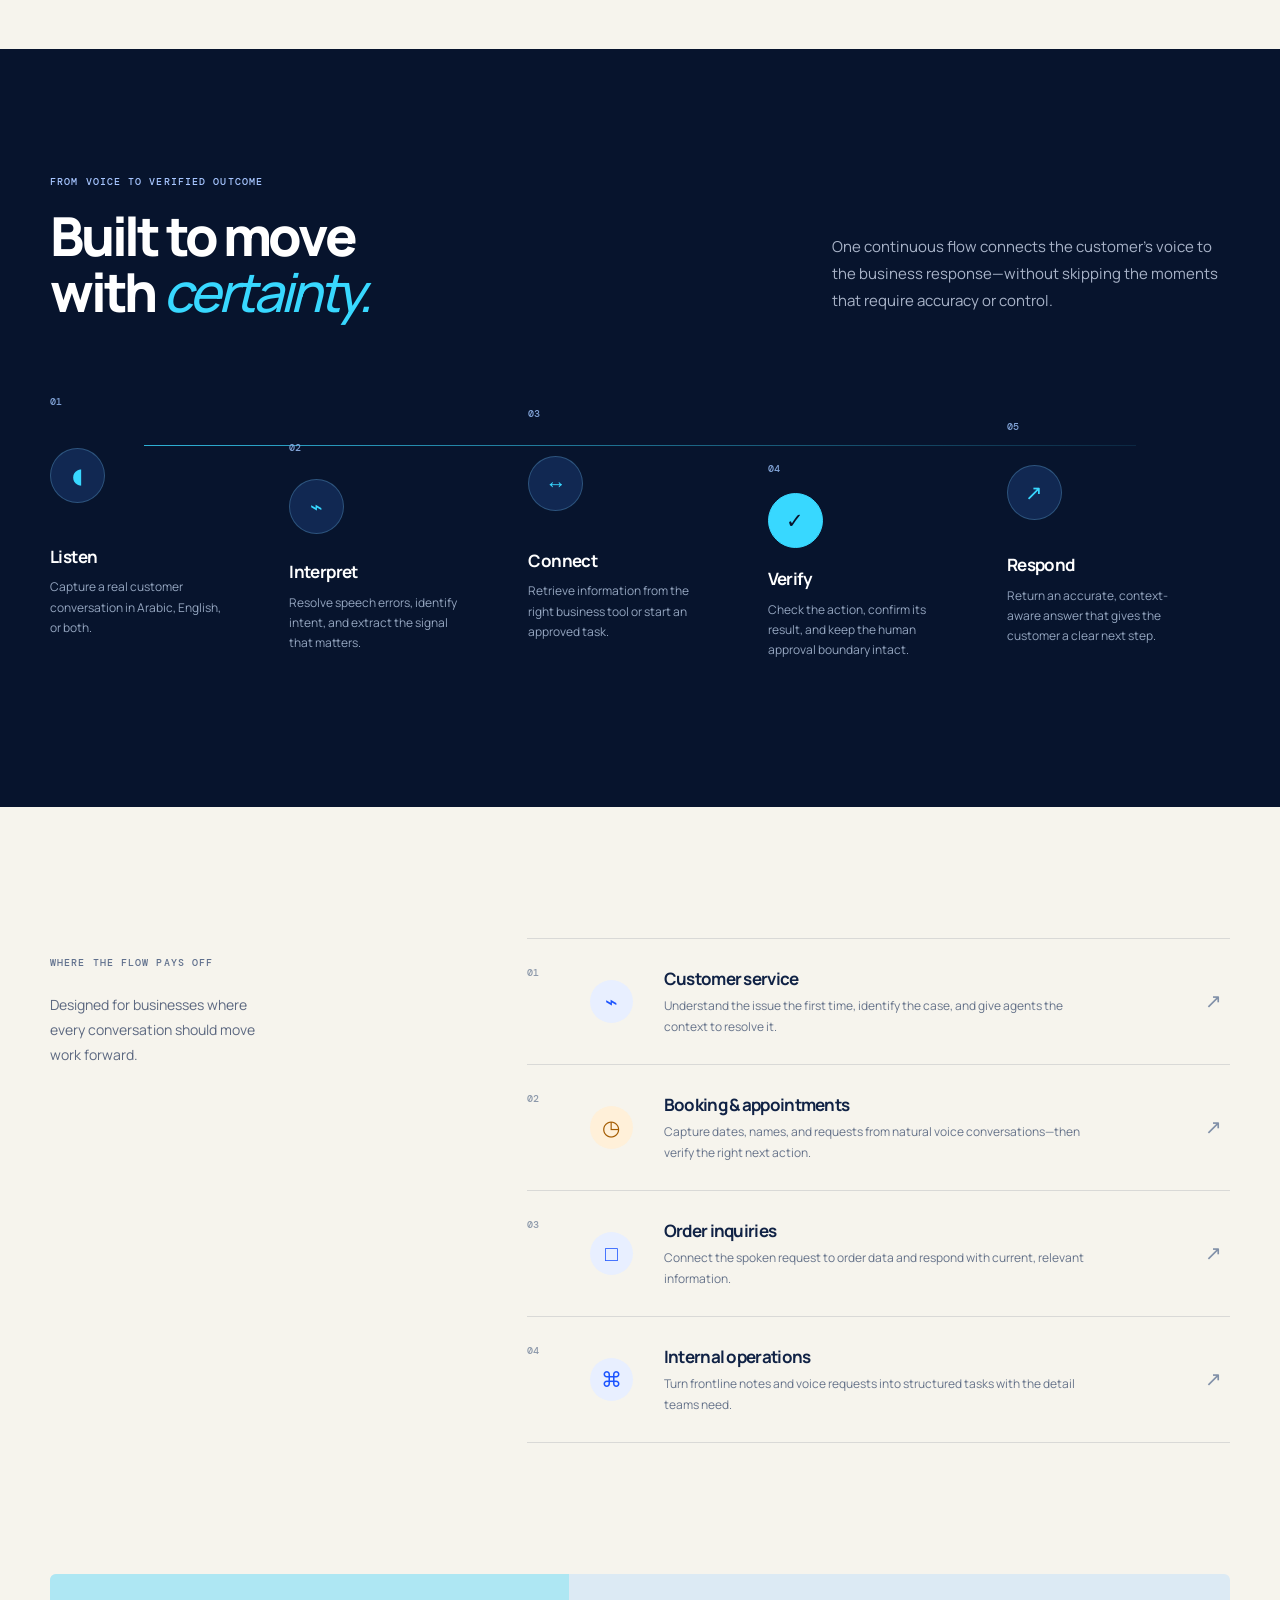
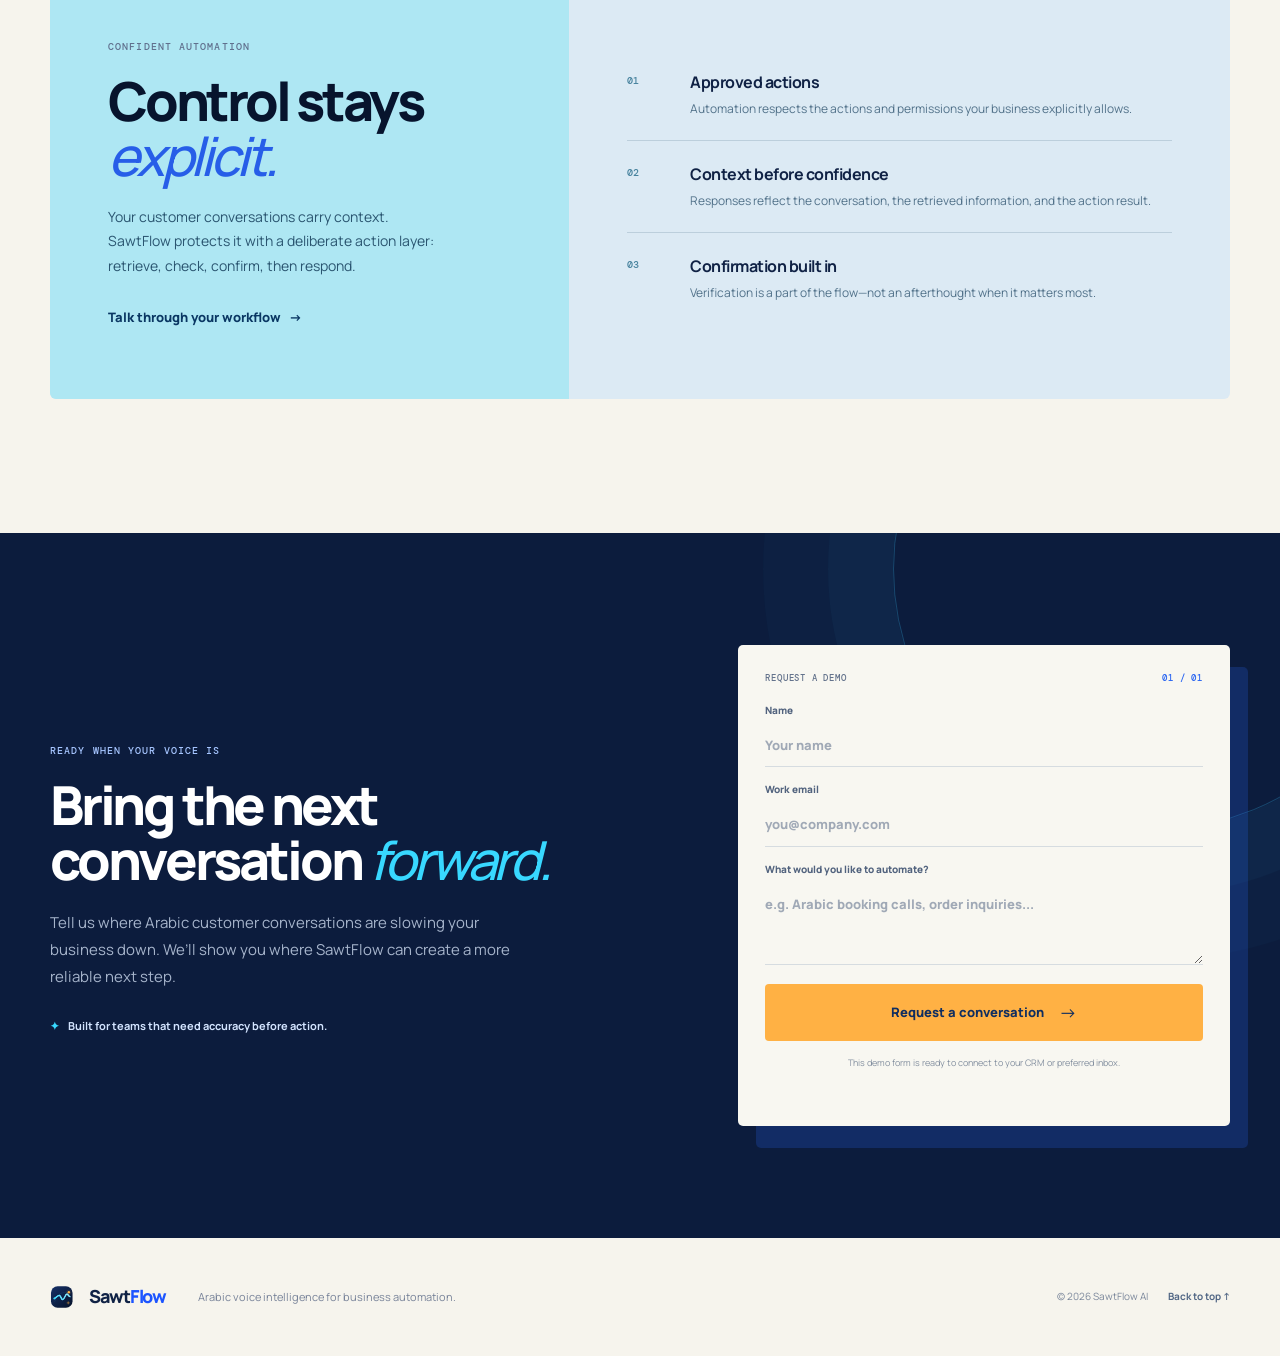
==== commit 2d34084a: "Apply header and hero CTA preview edits" ====
--- a/site/index.html
+++ b/site/index.html
@@ -21,7 +21,7 @@
     <title>SawtFlow AI | Arabic Voice Intelligence for Business</title>
     <link rel="preconnect" href="https://fonts.googleapis.com" />
     <link rel="preconnect" href="https://fonts.gstatic.com" crossorigin />
-    <link href="https://fonts.googleapis.com/css2?family=DM+Mono:wght@400;500&family=Handjet:wght@400;500;600;700&family=Manrope:wght@400;500;600;700;800&family=Noto+Kufi+Arabic:wght@400;600;700&display=swap" rel="stylesheet" />
+    <link href="https://fonts.googleapis.com/css2?family=DM+Mono:wght@400;500&family=Handjet:wght@400;500;600;700&family=Manrope:wght@400;500;600;700;800&family=Noto+Kufi+Arabic:wght@400;600;700&family=Outfit:wght@400;500;600;700;800&display=swap" rel="stylesheet" />
     <link rel="icon" href="assets/sawtflow-mark.svg" type="image/svg+xml" />
     <link rel="stylesheet" href="styles.css" />
   </head>
--- a/site/styles.css
+++ b/site/styles.css
@@ -26,6 +26,7 @@
 .site-header { height: 84px; width: min(1240px, calc(100% - 64px)); margin: 0 auto; display: flex; align-items: center; justify-content: space-between; position: relative; z-index: 30; }
 .brand { display: inline-flex; align-items: center; gap: 11px; font-size: 22px; font-weight: 800; letter-spacing: -1.3px; }
 .brand > span:last-child span { color: var(--blue); }
+.site-header .brand > span:last-child span { color: #73e5ff; }
 .brand-mark { width: 32px; height: 32px; display: block; flex: 0 0 auto; }
 .desktop-nav { display: flex; gap: 30px; font-size: 13px; font-weight: 700; color: #58657c; }
 .desktop-nav a, .text-link, .footer-meta a { transition: color .2s ease; }
@@ -38,7 +39,7 @@
 .hero { min-height: 655px; display: grid; grid-template-columns: .96fr 1.04fr; align-items: center; gap: 28px; padding: 46px 0 78px; }
 .eyebrow { display: inline-flex; align-items: center; gap: 9px; color: #60708d; font: 500 10px/1 var(--mono); letter-spacing: 1.1px; }
 .eyebrow.light { color: #a6c5ff; }.pulse-dot { width: 7px; height: 7px; border-radius: 50%; background: var(--cyan); box-shadow: 0 0 0 5px rgba(56, 216, 255, .14); }
-h1, h2, h3, p { margin-top: 0; }.hero h1 { margin: 19px 0 8px; max-width: 620px; font-size: clamp(50px, 5.5vw, 76px); letter-spacing: -4.6px; line-height: .99; font-weight: 800; }.hero h1 em, h2 em { font-weight: 500; font-style: italic; color: var(--blue); }.hero-arabic { color: var(--blue); font: 600 17px/1.7 "Handjet", sans-serif; letter-spacing: 0; }.hero-intro { max-width: 508px; margin: 22px 0 28px; color: #4d5b74; font-size: 16px; line-height: 1.8; }.hero-actions { display: flex; align-items: center; gap: 24px; }.button { display: inline-flex; align-items: center; justify-content: center; gap: 15px; padding: 15px 19px; border: 0; border-radius: 4px; font-weight: 800; font-size: 13px; transition: transform .2s ease, box-shadow .2s ease, background .2s ease; }.button:hover { transform: translateY(-2px); box-shadow: 0 12px 22px rgba(16, 34, 69, .16); }.button-primary { color: white; background: var(--blue); }.button-primary span, .button-warm span { font-size: 18px; font-weight: 400; }.text-link { display: inline-flex; align-items: center; gap: 8px; color: #334566; font-size: 13px; font-weight: 800; }.hero-proof { display: flex; gap: 26px; margin-top: 40px; }.hero-proof > div { display: grid; gap: 2px; border-left: 1px solid var(--line); padding-left: 13px; }.hero-proof strong { font-size: 11px; letter-spacing: -.1px; }.hero-proof span { color: #7a8497; font-size: 10px; }
+h1, h2, h3, p { margin-top: 0; }.hero h1 { margin: 19px 0 8px; max-width: 620px; font-size: clamp(50px, 5.5vw, 76px); letter-spacing: -4.6px; line-height: .99; font-weight: 800; }.hero h1 em, h2 em { font-weight: 500; font-style: italic; color: var(--blue); }.hero h1 em { color: #68e3ff; }.hero-arabic { color: var(--blue); font: 600 17px/1.7 "Handjet", sans-serif; letter-spacing: 0; }.hero-intro { max-width: 508px; margin: 22px 0 28px; color: #4d5b74; font-size: 16px; line-height: 1.8; }.hero-actions { display: flex; align-items: center; gap: 24px; }.button { display: inline-flex; align-items: center; justify-content: center; gap: 15px; padding: 15px 19px; border: 0; border-radius: 4px; font-weight: 800; font-size: 13px; transition: transform .2s ease, box-shadow .2s ease, background .2s ease; }.button:hover { transform: translateY(-2px); box-shadow: 0 12px 22px rgba(16, 34, 69, .16); }.button-primary { color: white; background: #ffb144; font-family: Manrope, "Outfit", sans-serif; }.button-primary span, .button-warm span { font-size: 18px; font-weight: 400; }.text-link { display: inline-flex; align-items: center; gap: 8px; color: #334566; font-size: 13px; font-weight: 800; }.hero-proof { display: flex; gap: 26px; margin-top: 40px; }.hero-proof > div { display: grid; gap: 2px; border-left: 1px solid var(--line); padding-left: 13px; }.hero-proof strong { font-size: 11px; letter-spacing: -.1px; }.hero-proof span { color: #7a8497; font-size: 10px; }
 
 .hero-visual { min-height: 520px; position: relative; display: flex; justify-content: center; align-items: center; }.visual-orbit { position: absolute; width: 435px; aspect-ratio: 1; border-radius: 50%; border: 1px solid rgba(28, 84, 255, .14); }.orbit-one { transform: scaleX(1.3) rotate(-24deg); }.orbit-two { width: 340px; transform: scaleX(1.3) rotate(32deg); border-style: dashed; }.visual-glow { position: absolute; width: 240px; height: 240px; background: rgba(54, 202, 255, .22); border-radius: 50%; filter: blur(65px); }.hero-image-frame { position: relative; width: min(365px, 74%); aspect-ratio: 4/5; z-index: 1; overflow: hidden; border: 1px solid rgba(33, 65, 135, .18); border-radius: 8px 44px 8px 44px; box-shadow: 17px 22px 40px rgba(17, 39, 84, .16); background: #0c2247; }.hero-image-frame::after { content: ""; position: absolute; inset: 0; background: linear-gradient(160deg, rgba(255,255,255,.1), transparent 35%, rgba(0,0,0,.2)); }.hero-image-frame img { width: 100%; height: 100%; object-fit: cover; display: block; mix-blend-mode: screen; }.signal-card { position: absolute; z-index: 2; box-shadow: 0 18px 34px rgba(7, 20, 45, .16); }.card-listening { width: 208px; top: 69px; right: 5px; padding: 12px 14px; color: #e8f5ff; background: rgba(7, 20, 45, .94); border: 1px solid rgba(84, 205, 255, .32); border-radius: 4px; transform: rotate(4deg); }.card-top { display: flex; align-items: center; gap: 7px; color: #83b5d9; font: 500 8px var(--mono); letter-spacing: .8px; }.status-light { width: 6px; height: 6px; border-radius: 50%; background: var(--cyan); box-shadow: 0 0 7px var(--cyan); }.sound-bars { margin-left: auto; display: flex; gap: 2px; align-items: center; height: 12px; }.sound-bars i { width: 2px; background: var(--cyan); border-radius: 2px; animation: bars 1.25s ease-in-out infinite; }.sound-bars i:nth-child(1){height:5px}.sound-bars i:nth-child(2){height:11px;animation-delay:.12s}.sound-bars i:nth-child(3){height:7px;animation-delay:.28s}.sound-bars i:nth-child(4){height:10px;animation-delay:.4s}.card-listening p { margin: 12px 0 3px; font: 600 12px/1.7 "Noto Kufi Arabic", sans-serif; }.card-listening small { color: #89a0ba; font-size: 8px; }.card-intent { left: 10px; bottom: 84px; display: grid; gap: 8px; padding: 13px; width: 178px; background: #f8f8f2; border-radius: 4px; transform: rotate(-5deg); }.tag { color: #d67908; font: 500 8px var(--mono); letter-spacing: .7px; }.card-intent strong { font-size: 12px; }.confidence { display: flex; justify-content: space-between; font: 500 8px var(--mono); color: #748198; }.confidence b { color: #397a42; }.card-verified { right: 15px; bottom: 39px; display: flex; gap: 8px; align-items: center; width: 184px; padding: 11px; color: #e9f1ff; background: #1c54ff; border-radius: 3px; transform: rotate(3deg); }.check { display: grid; place-items: center; flex: 0 0 20px; width: 20px; height: 20px; background: var(--cyan); color: var(--navy); border-radius: 50%; font-size: 13px; font-weight: 800; }.card-verified div { display: grid; gap: 2px; }.card-verified div span { font: 500 7px var(--mono); letter-spacing: .7px; color: #b6d2ff; }.card-verified strong { font-size: 10px; }.scan-line { position: absolute; z-index: 3; width: min(366px, 75%); height: 1px; background: var(--cyan); opacity: .65; box-shadow: 0 0 12px 2px var(--cyan); animation: scan 5s ease-in-out infinite; }
 
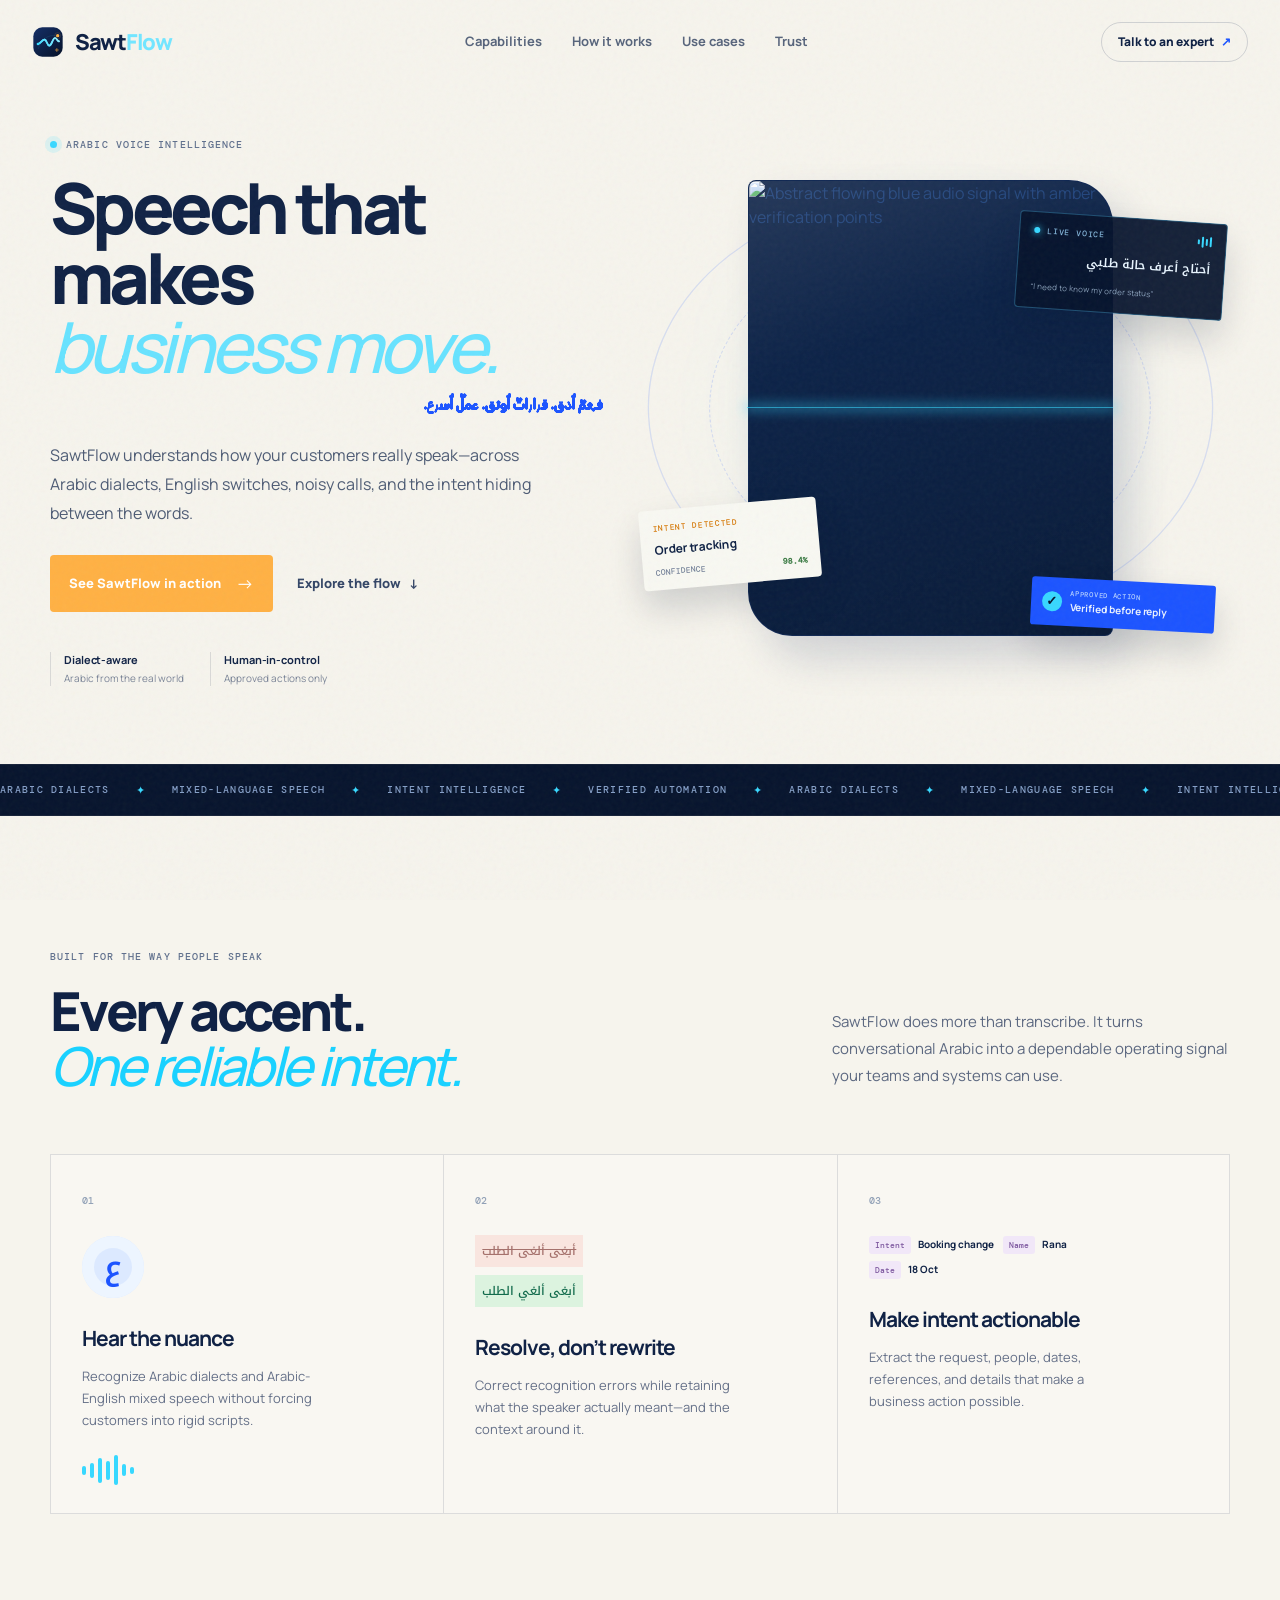
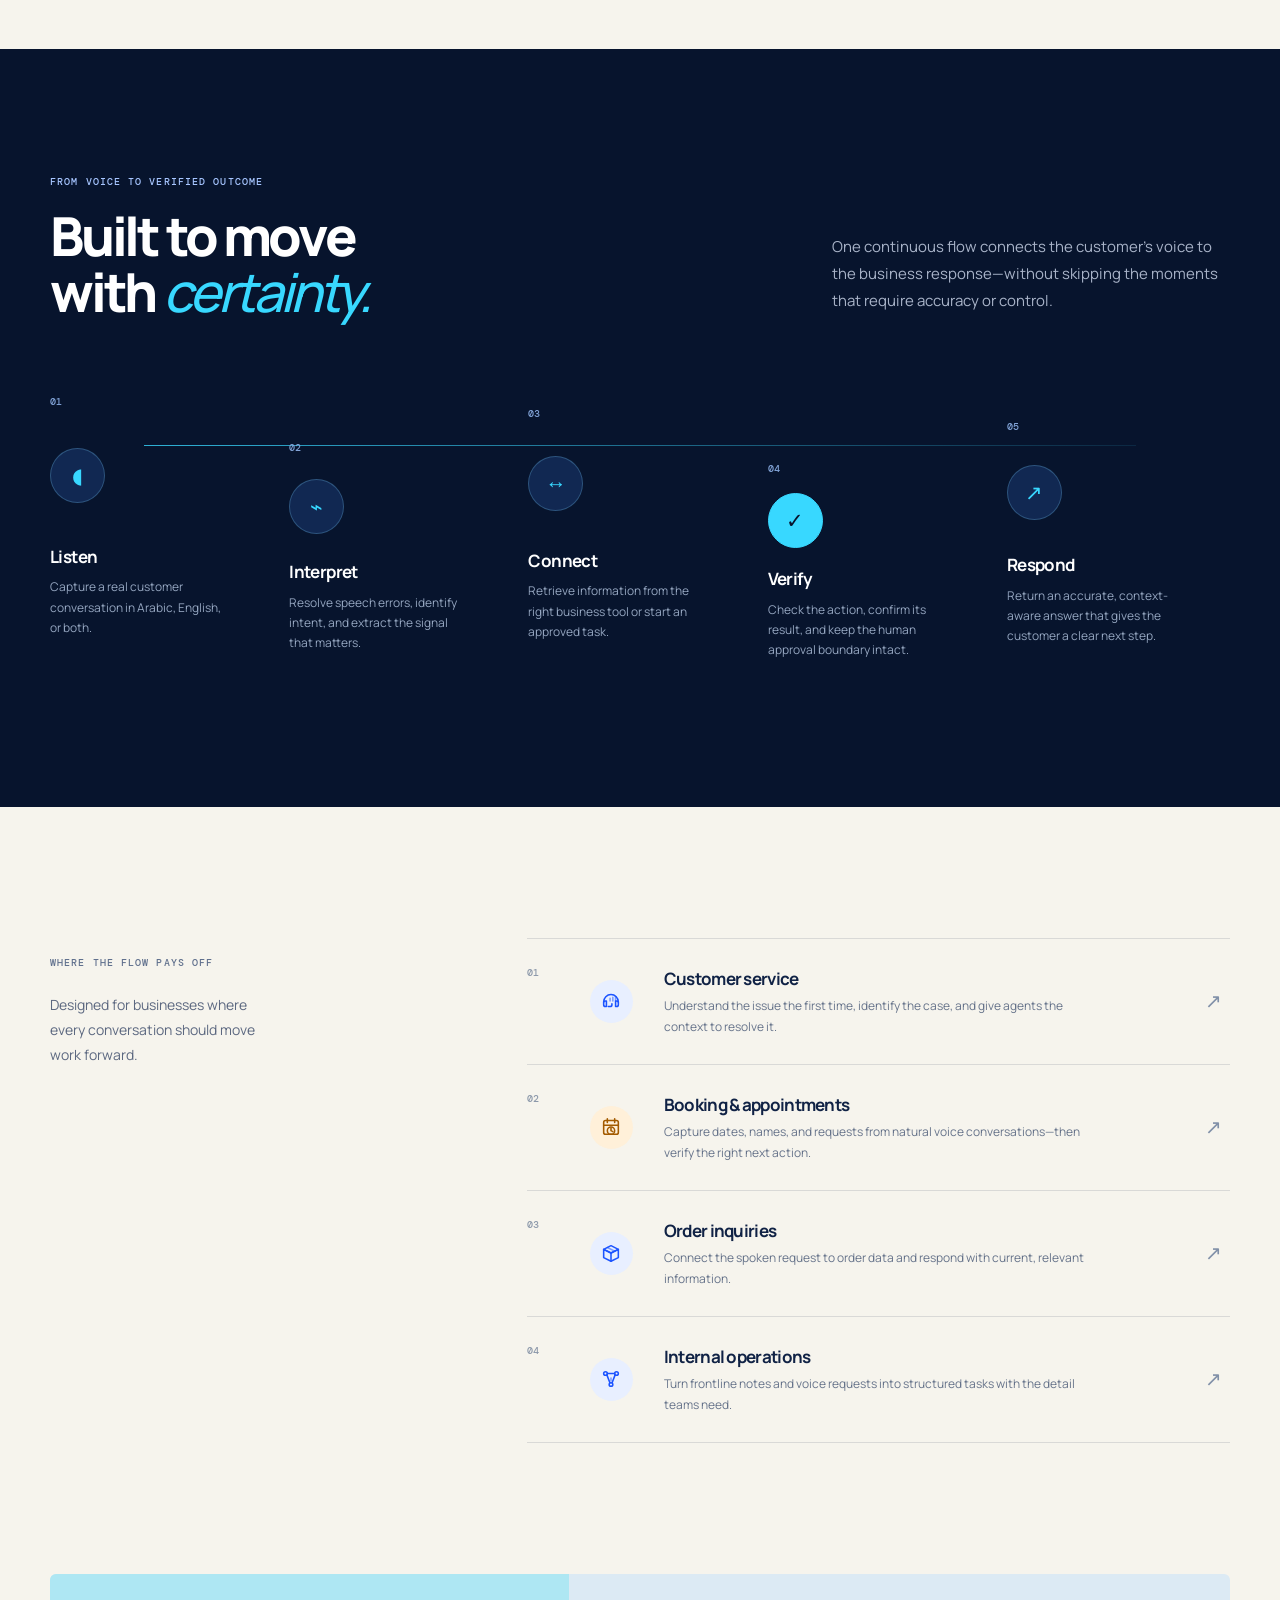
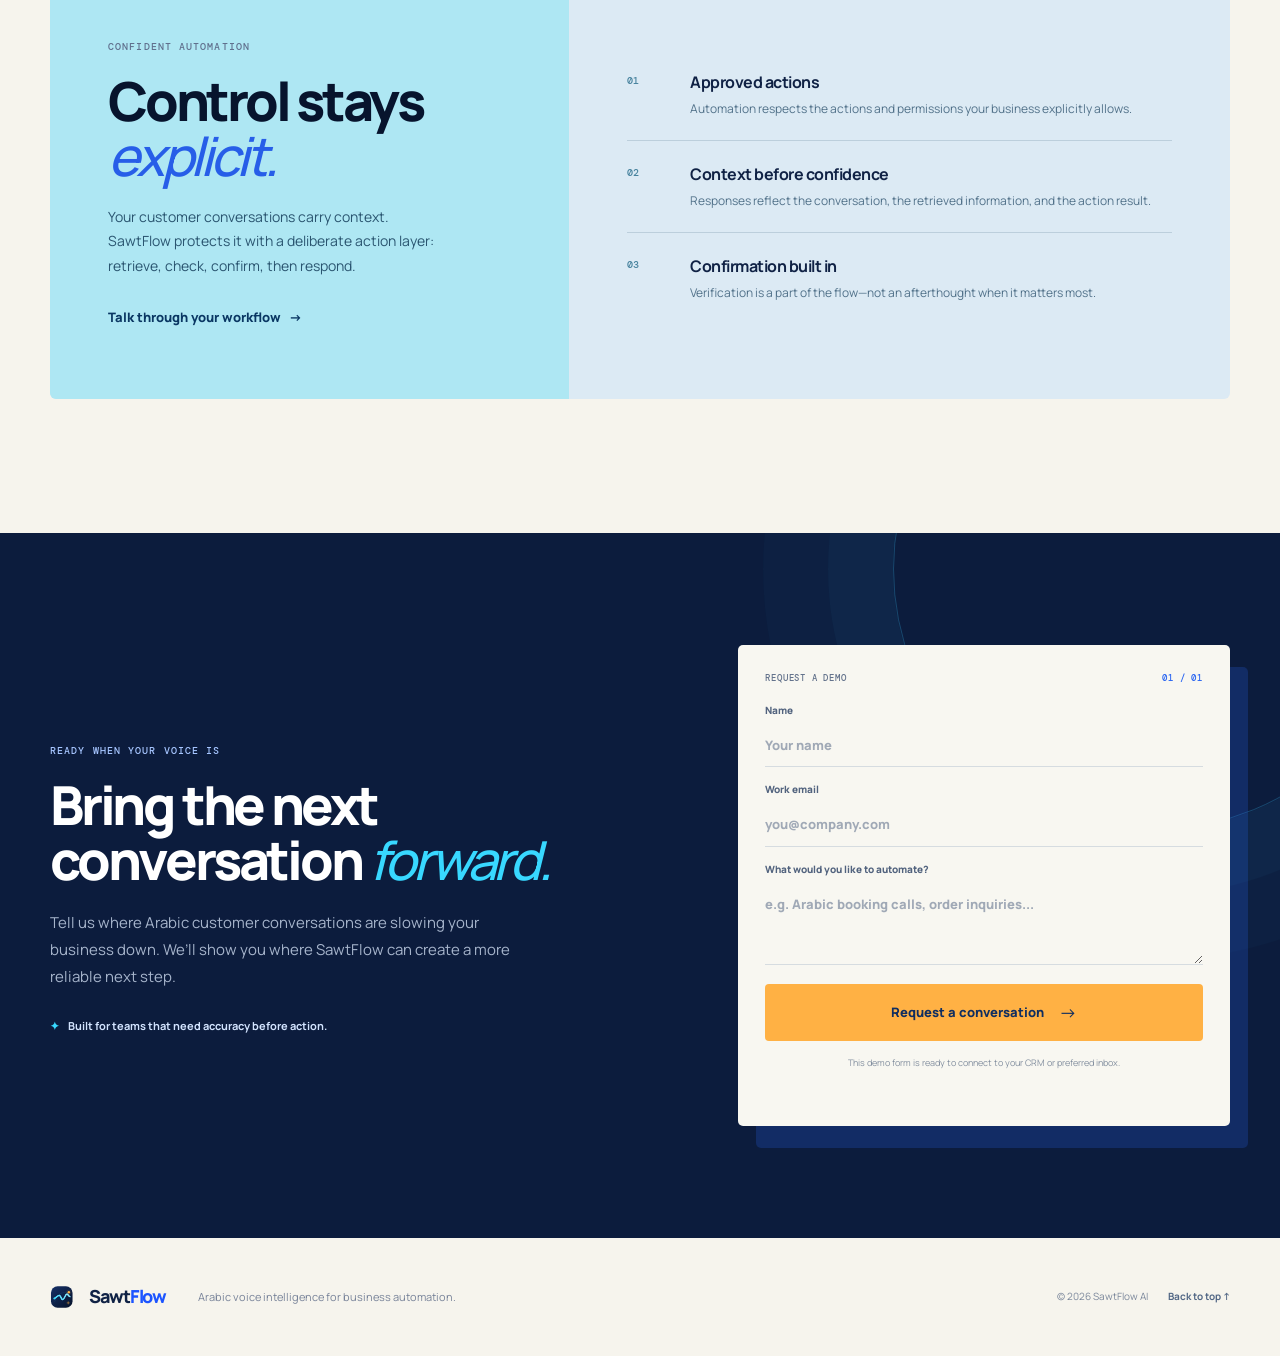
==== commit ed0ced7b: "Upgrade use case icons" ====
--- a/site/index.html
+++ b/site/index.html
@@ -187,25 +187,25 @@
         <div class="usecase-stack">
           <article class="usecase-item">
             <span class="usecase-count">01</span>
-            <div class="usecase-icon">⌁</div>
+            <div class="usecase-icon" aria-hidden="true"><svg viewBox="0 0 24 24" fill="none" stroke="currentColor" stroke-width="1.7" stroke-linecap="round" stroke-linejoin="round"><path d="M4 13a8 8 0 0 1 16 0"/><path d="M4 13v3a2 2 0 0 0 2 2h1v-6H6a2 2 0 0 0-2 2ZM20 13v3a2 2 0 0 1-2 2h-1v-6h1a2 2 0 0 1 2 2Z"/><path d="M9 18h2a2 2 0 0 0 2-2v-1"/><path d="M11 9v3m3-4v4m3-5v5" opacity=".55"/></svg></div>
             <div><h3>Customer service</h3><p>Understand the issue the first time, identify the case, and give agents the context to resolve it.</p></div>
             <span class="usecase-arrow">↗</span>
           </article>
           <article class="usecase-item featured-usecase">
             <span class="usecase-count">02</span>
-            <div class="usecase-icon">◷</div>
+            <div class="usecase-icon" aria-hidden="true"><svg viewBox="0 0 24 24" fill="none" stroke="currentColor" stroke-width="1.7" stroke-linecap="round" stroke-linejoin="round"><rect x="4" y="5" width="16" height="15" rx="2"/><path d="M8 3v4M16 3v4M4 10h16"/><path d="M12 13v3l2 1"/><circle cx="12" cy="16" r="4"/></svg></div>
             <div><h3>Booking &amp; appointments</h3><p>Capture dates, names, and requests from natural voice conversations—then verify the right next action.</p></div>
             <span class="usecase-arrow">↗</span>
           </article>
           <article class="usecase-item">
             <span class="usecase-count">03</span>
-            <div class="usecase-icon">□</div>
+            <div class="usecase-icon" aria-hidden="true"><svg viewBox="0 0 24 24" fill="none" stroke="currentColor" stroke-width="1.7" stroke-linecap="round" stroke-linejoin="round"><path d="m4 8 8-4 8 4-8 4-8-4Z"/><path d="m4 8 8 4 8-4v9l-8 4-8-4V8Z"/><path d="M12 12v9"/><path d="m8 6 8 4" opacity=".55"/></svg></div>
             <div><h3>Order inquiries</h3><p>Connect the spoken request to order data and respond with current, relevant information.</p></div>
             <span class="usecase-arrow">↗</span>
           </article>
           <article class="usecase-item">
             <span class="usecase-count">04</span>
-            <div class="usecase-icon">⌘</div>
+            <div class="usecase-icon" aria-hidden="true"><svg viewBox="0 0 24 24" fill="none" stroke="currentColor" stroke-width="1.7" stroke-linecap="round" stroke-linejoin="round"><circle cx="6" cy="6" r="2"/><circle cx="18" cy="6" r="2"/><circle cx="12" cy="18" r="2"/><path d="M8 6h8M7.5 7.5 10.8 16M16.5 7.5 13.2 16"/><path d="M12 11v3" opacity=".55"/></svg></div>
             <div><h3>Internal operations</h3><p>Turn frontline notes and voice requests into structured tasks with the detail teams need.</p></div>
             <span class="usecase-arrow">↗</span>
           </article>
--- a/site/styles.css
+++ b/site/styles.css
@@ -45,11 +45,11 @@
 
 .marquee-band { overflow: hidden; padding: 18px 0; color: #86a0c8; background: var(--navy); border-top: 1px solid rgba(255,255,255,.06); border-bottom: 1px solid rgba(255,255,255,.06); }.marquee-track { display: flex; align-items: center; gap: 26px; width: max-content; white-space: nowrap; font: 500 10px var(--mono); letter-spacing: 1.3px; text-transform: uppercase; animation: marquee 28s linear infinite; }.marquee-track i { color: var(--cyan); font-style: normal; font-size: 11px; }
 
-.capabilities { padding: 126px 0 135px; }.section-intro { display: flex; justify-content: space-between; gap: 50px; }.split-heading h2, .workflow-heading h2, .trust-copy h2, .demo-copy h2 { margin: 17px 0 0; font-size: clamp(36px, 4.2vw, 56px); font-weight: 800; line-height: 1.03; letter-spacing: -3.2px; }.split-heading em { text-decoration: none; }.section-intro > p { align-self: end; max-width: 398px; margin: 0 0 5px; color: #5c6880; font-size: 15px; line-height: 1.8; }.capability-rail { display: grid; grid-template-columns: 1fr 1fr 1fr; margin-top: 60px; }.capability-card { min-height: 328px; position: relative; padding: 31px 31px 27px; border: 1px solid var(--line); border-right: 0; background: rgba(255,255,255,.28); transition: transform .25s ease, box-shadow .25s ease; }.capability-card:last-child { border-right: 1px solid var(--line); }.capability-card:hover { z-index: 1; transform: translateY(-7px); box-shadow: 0 20px 45px rgba(25, 42, 76, .09); }.step-number { color: #91a0b6; font: 500 10px var(--mono); }.capability-card h3 { margin: 25px 0 11px; font-size: 21px; letter-spacing: -1px; }.capability-card p { max-width: 270px; margin: 0; color: #657088; font-size: 13px; line-height: 1.7; }.icon-orb { display: grid; place-items: center; width: 62px; height: 62px; margin-top: 26px; border-radius: 50%; }.icon-language { color: var(--blue); font: 600 31px "Noto Kufi Arabic", sans-serif; background: #dce9ff; box-shadow: inset 0 0 0 12px #edf5ff; }.mini-wave { height: 32px; display: flex; align-items: center; gap: 4px; margin-top: 23px; }.mini-wave i { display: block; width: 4px; background: var(--cyan); border-radius: 999px; }.mini-wave i:nth-child(1){height:9px}.mini-wave i:nth-child(2){height:15px}.mini-wave i:nth-child(3){height:25px}.mini-wave i:nth-child(4){height:19px}.mini-wave i:nth-child(5){height:30px}.mini-wave i:nth-child(6){height:12px}.mini-wave i:nth-child(7){height:7px}.correction-sample { display: grid; gap: 8px; margin-top: 25px; font: 500 12px "Noto Kufi Arabic", sans-serif; }.rough { width: fit-content; padding: 5px 7px; color: #a5716c; text-decoration: line-through; background: #f9e5df; }.clean { width: fit-content; padding: 5px 7px; color: #126b4c; background: #dcf3df; }.entity-cluster { display: flex; flex-wrap: wrap; align-items: center; gap: 7px; max-width: 220px; margin-top: 26px; }.entity-cluster span { padding: 4px 6px; color: #7b559d; background: #f1e7f8; border-radius: 3px; font: 500 8px var(--mono); }.entity-cluster b { margin-right: 2px; font-size: 10px; }
+.capabilities { padding: 126px 0 135px; }.section-intro { display: flex; justify-content: space-between; gap: 50px; }.split-heading h2, .workflow-heading h2, .trust-copy h2, .demo-copy h2 { margin: 17px 0 0; font-size: clamp(36px, 4.2vw, 56px); font-weight: 800; line-height: 1.03; letter-spacing: -3.2px; }.split-heading em { color: #1ad1ff; text-decoration: none; }.section-intro > p { align-self: end; max-width: 398px; margin: 0 0 5px; color: #5c6880; font-size: 15px; line-height: 1.8; }.capability-rail { display: grid; grid-template-columns: 1fr 1fr 1fr; margin-top: 60px; }.capability-card { min-height: 328px; position: relative; padding: 31px 31px 27px; border: 1px solid var(--line); border-right: 0; background: rgba(255,255,255,.28); transition: transform .25s ease, box-shadow .25s ease; }.capability-card:last-child { border-right: 1px solid var(--line); }.capability-card:hover { z-index: 1; transform: translateY(-7px); box-shadow: 0 20px 45px rgba(25, 42, 76, .09); }.step-number { color: #91a0b6; font: 500 10px var(--mono); }.capability-card h3 { margin: 25px 0 11px; font-size: 21px; letter-spacing: -1px; }.capability-card p { max-width: 270px; margin: 0; color: #657088; font-size: 13px; line-height: 1.7; }.icon-orb { display: grid; place-items: center; width: 62px; height: 62px; margin-top: 26px; border-radius: 50%; }.icon-language { color: var(--blue); font: 600 31px "Noto Kufi Arabic", sans-serif; background: #dce9ff; box-shadow: inset 0 0 0 12px #edf5ff; }.mini-wave { height: 32px; display: flex; align-items: center; gap: 4px; margin-top: 23px; }.mini-wave i { display: block; width: 4px; background: var(--cyan); border-radius: 999px; }.mini-wave i:nth-child(1){height:9px}.mini-wave i:nth-child(2){height:15px}.mini-wave i:nth-child(3){height:25px}.mini-wave i:nth-child(4){height:19px}.mini-wave i:nth-child(5){height:30px}.mini-wave i:nth-child(6){height:12px}.mini-wave i:nth-child(7){height:7px}.correction-sample { display: grid; gap: 8px; margin-top: 25px; font: 500 12px "Noto Kufi Arabic", sans-serif; }.rough { width: fit-content; padding: 5px 7px; color: #a5716c; text-decoration: line-through; background: #f9e5df; }.clean { width: fit-content; padding: 5px 7px; color: #126b4c; background: #dcf3df; }.entity-cluster { display: flex; flex-wrap: wrap; align-items: center; gap: 7px; max-width: 220px; margin-top: 26px; }.entity-cluster span { padding: 4px 6px; color: #7b559d; background: #f1e7f8; border-radius: 3px; font: 500 8px var(--mono); }.entity-cluster b { margin-right: 2px; font-size: 10px; }
 
 .workflow-section { padding: 118px 0 134px; color: white; background: var(--navy); }.workflow-heading > p { color: #a8b3c8; }.workflow-heading h2 em { color: var(--cyan); }.flow-map { margin-top: 76px; position: relative; display: grid; grid-template-columns: repeat(5, 1fr); gap: 16px; }.flow-line { position: absolute; top: 50px; left: 8%; right: 8%; height: 1px; background: linear-gradient(90deg, rgba(56,216,255,.8), rgba(56,216,255,.1)); }.flow-step { position: relative; display: grid; gap: 18px; z-index: 1; }.flow-index { color: #82a4d8; font: 500 10px var(--mono); }.flow-icon { display: grid; place-items: center; width: 55px; height: 55px; color: var(--cyan); background: #112852; border: 1px solid rgba(128, 214, 255, .25); border-radius: 50%; font-size: 21px; }.flow-step h3 { margin: 0 0 8px; font-size: 17px; letter-spacing: -.6px; }.flow-step p { max-width: 180px; color: #95a6c0; font-size: 12px; line-height: 1.7; }.flow-step-two { margin-top: 46px; }.flow-step-three { margin-top: 12px; }.flow-step-four { margin-top: 67px; }.flow-step-five { margin-top: 25px; }.flow-step-four .flow-icon { color: var(--navy); background: var(--cyan); border-color: var(--cyan); }
 
-.use-cases { display: grid; grid-template-columns: .55fr 1fr; gap: 90px; padding: 131px 0; }.usecase-label { padding-top: 10px; }.usecase-label p { max-width: 232px; margin: 20px 0 0; color: #5c6880; font-size: 14px; line-height: 1.8; }.usecase-stack { border-top: 1px solid var(--line); }.usecase-item { display: grid; grid-template-columns: 45px 56px 1fr 25px; align-items: center; gap: 18px; min-height: 126px; padding: 20px 0; border-bottom: 1px solid var(--line); transition: padding .25s ease, color .25s ease; }.usecase-item:hover { padding-left: 11px; color: var(--blue); }.usecase-count { align-self: start; padding-top: 7px; color: #8c98aa; font: 500 10px var(--mono); }.usecase-icon { display: grid; place-items: center; width: 43px; height: 43px; color: var(--blue); background: #e8efff; border-radius: 50%; font-size: 21px; }.usecase-item h3 { margin: 0 0 5px; font-size: 17px; letter-spacing: -.7px; }.usecase-item p { margin: 0; max-width: 440px; color: #66738a; font-size: 12px; line-height: 1.7; }.usecase-arrow { font-size: 20px; color: #8190a8; transition: transform .25s ease; }.usecase-item:hover .usecase-arrow { color: var(--blue); transform: translate(3px, -3px); }.featured-usecase .usecase-icon { color: #a35b00; background: #fff0d9; }
+.use-cases { display: grid; grid-template-columns: .55fr 1fr; gap: 90px; padding: 131px 0; }.usecase-label { padding-top: 10px; }.usecase-label p { max-width: 232px; margin: 20px 0 0; color: #5c6880; font-size: 14px; line-height: 1.8; }.usecase-stack { border-top: 1px solid var(--line); }.usecase-item { display: grid; grid-template-columns: 45px 56px 1fr 25px; align-items: center; gap: 18px; min-height: 126px; padding: 20px 0; border-bottom: 1px solid var(--line); transition: padding .25s ease, color .25s ease; }.usecase-item:hover { padding-left: 11px; color: var(--blue); }.usecase-count { align-self: start; padding-top: 7px; color: #8c98aa; font: 500 10px var(--mono); }.usecase-icon { display: grid; place-items: center; width: 43px; height: 43px; color: var(--blue); background: #e8efff; border-radius: 50%; font-size: 21px; }.usecase-icon svg { width: 22px; height: 22px; display: block; overflow: visible; }.usecase-item h3 { margin: 0 0 5px; font-size: 17px; letter-spacing: -.7px; }.usecase-item p { margin: 0; max-width: 440px; color: #66738a; font-size: 12px; line-height: 1.7; }.usecase-arrow { font-size: 20px; color: #8190a8; transition: transform .25s ease; }.usecase-item:hover .usecase-arrow { color: var(--blue); transform: translate(3px, -3px); }.featured-usecase .usecase-icon { color: #a35b00; background: #fff0d9; }
 
 .trust-section { padding-bottom: 134px; }.trust-panel { display: grid; grid-template-columns: .88fr 1.12fr; overflow: hidden; min-height: 425px; border-radius: 6px; background: #dceaf4; }.trust-copy { padding: 58px; color: var(--navy); background: #aee7f3; }.trust-copy h2 { margin-bottom: 21px; }.trust-copy h2 em { color: #275ee8; }.trust-copy > p { max-width: 333px; margin-bottom: 26px; color: #2a5570; font-size: 14px; line-height: 1.75; }.dark-link { color: #0a3763; }.trust-evidence { display: grid; align-content: center; padding: 35px 58px; }.trust-evidence article { display: grid; grid-template-columns: 47px 1fr; gap: 16px; padding: 21px 0; border-bottom: 1px solid rgba(22, 63, 92, .16); }.trust-evidence article:last-child { border-bottom: 0; }.evidence-number { color: #46829d; font: 500 10px var(--mono); padding-top: 4px; }.trust-evidence h3 { margin: 0 0 5px; font-size: 16px; letter-spacing: -.5px; }.trust-evidence p { margin: 0; color: #52728a; font-size: 12px; line-height: 1.65; }
 
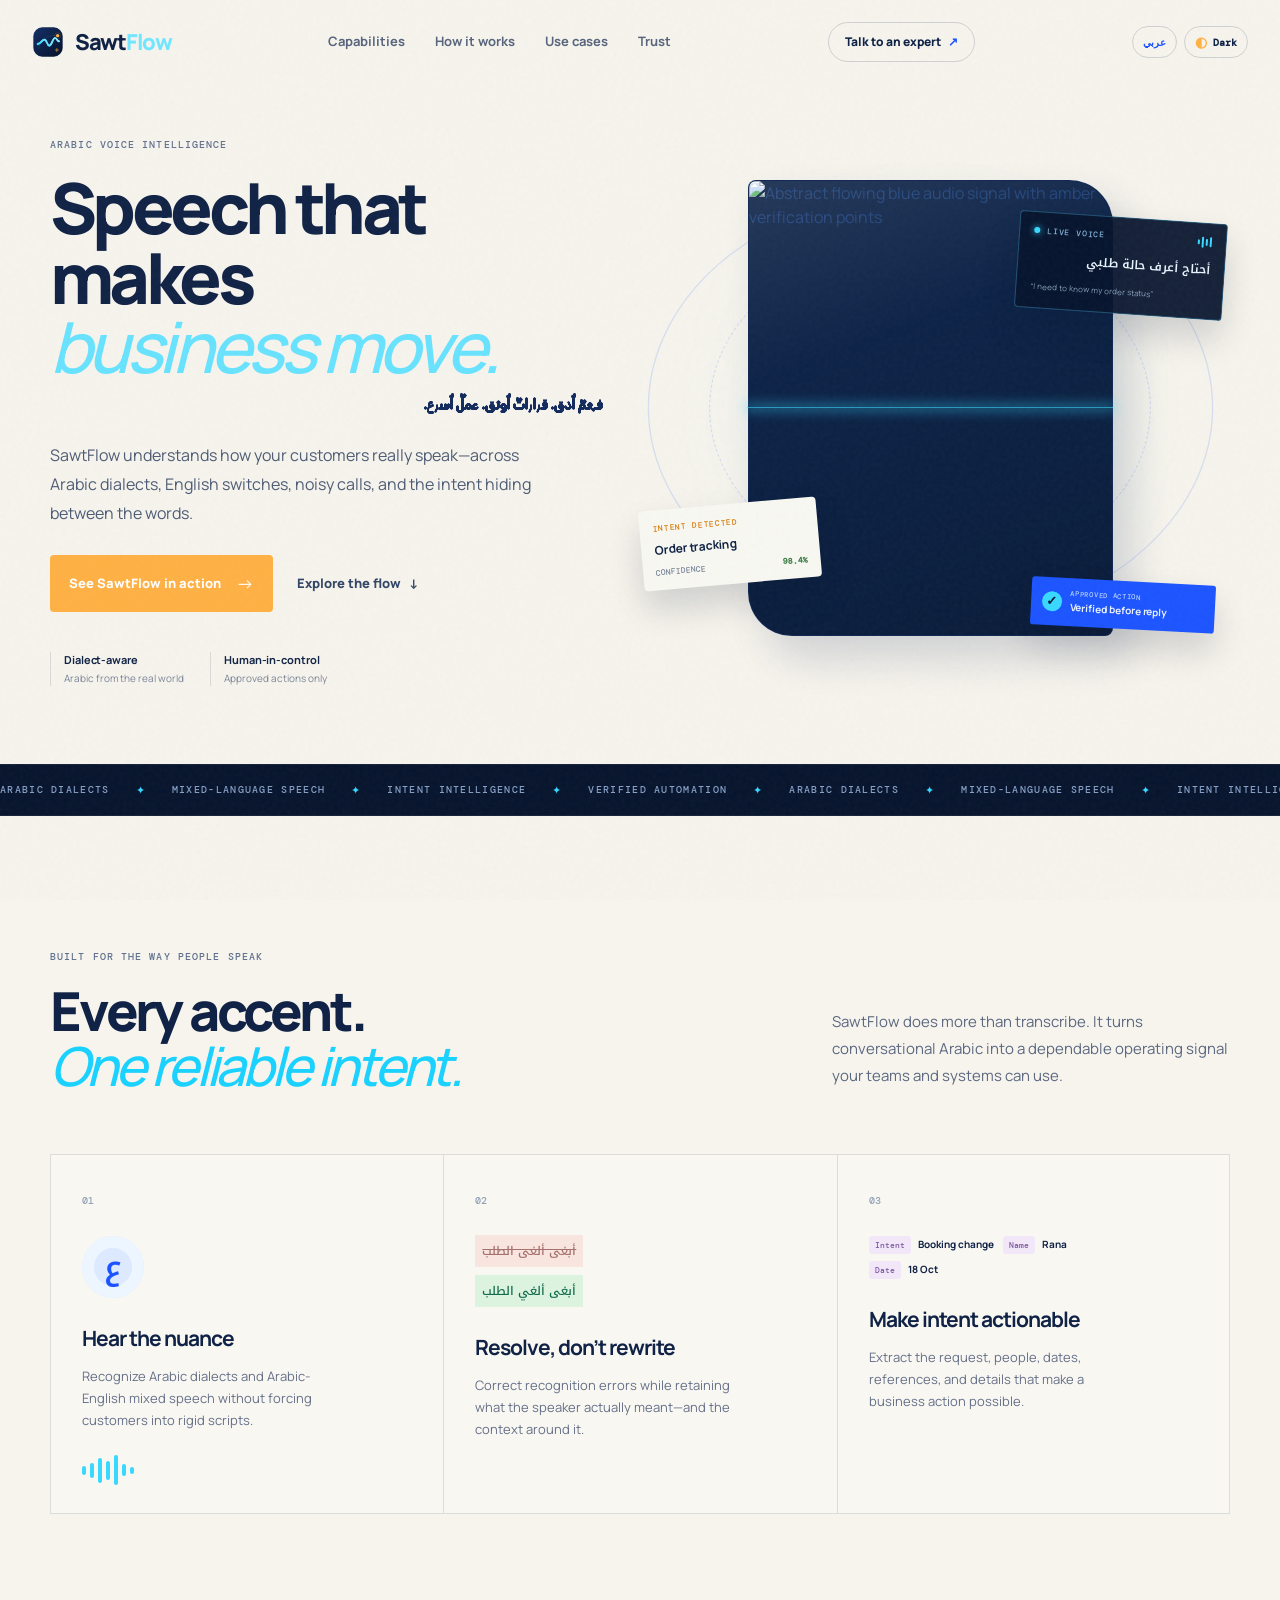
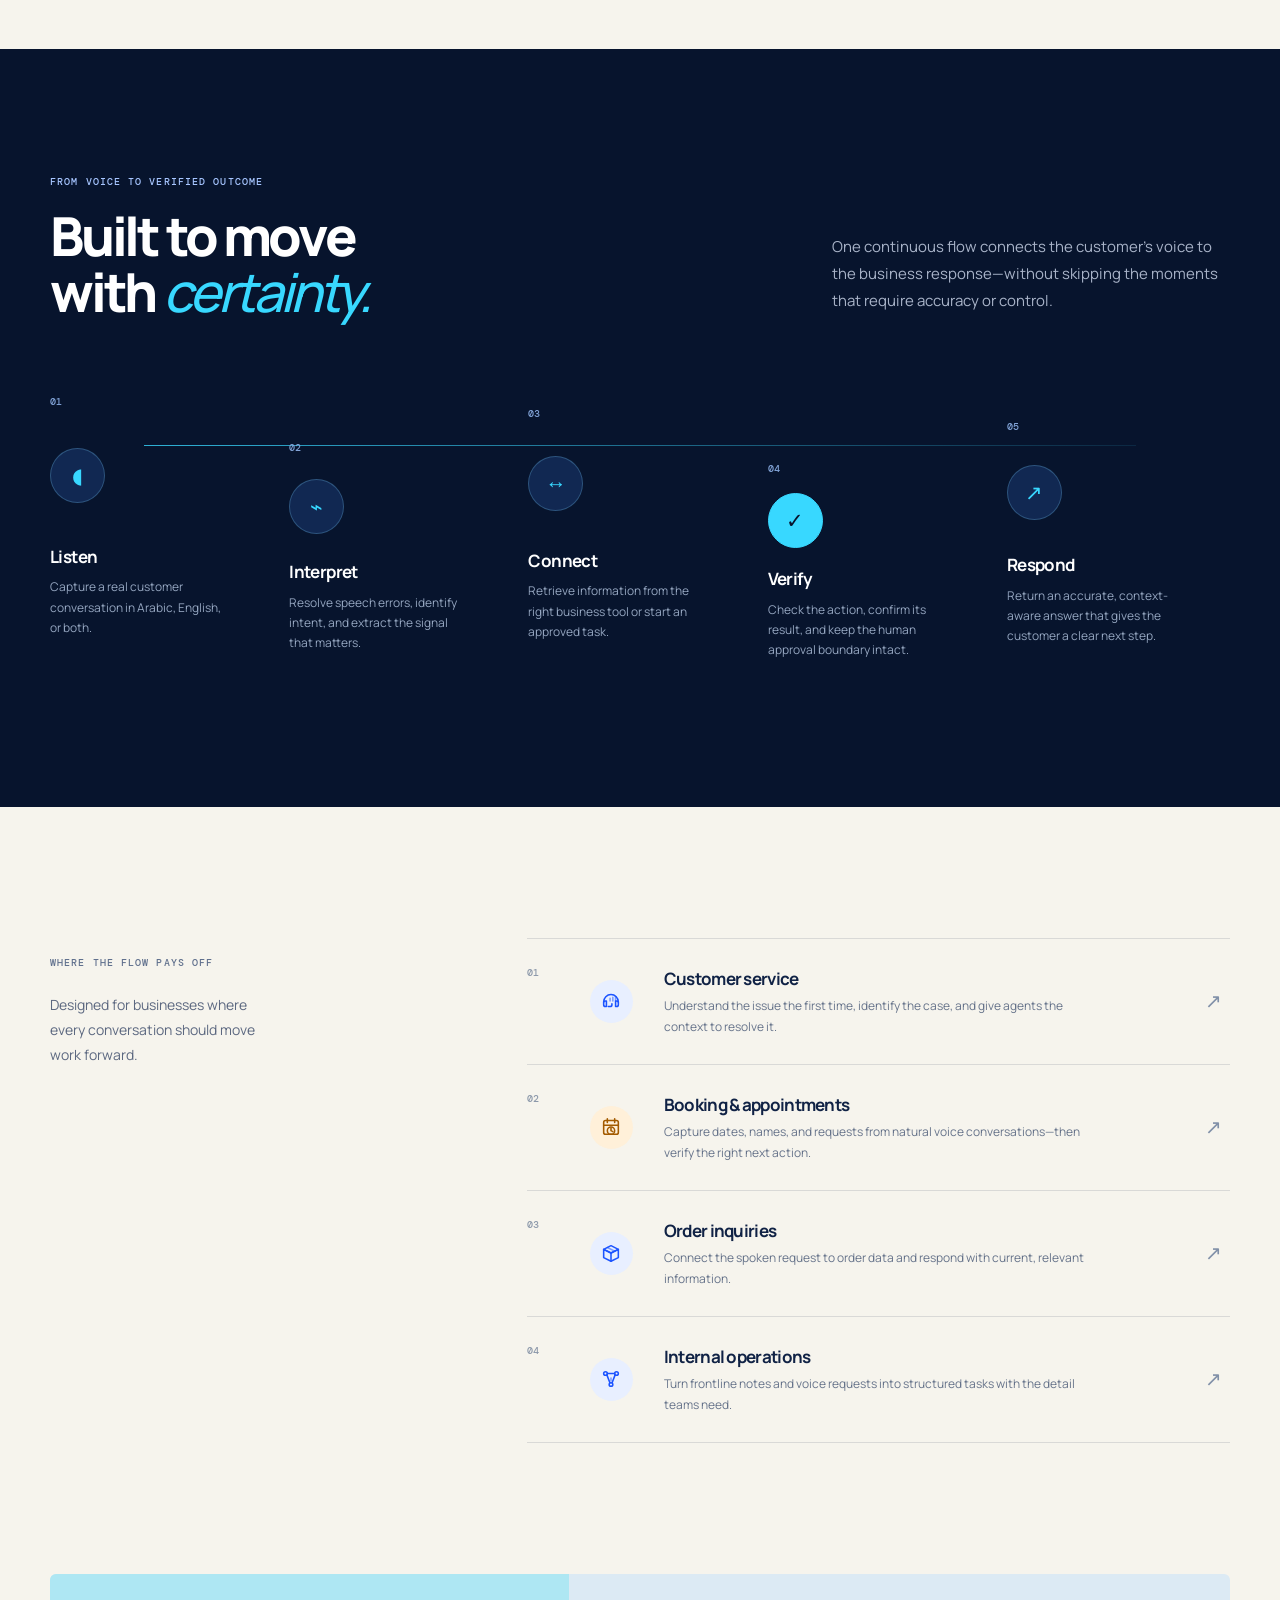
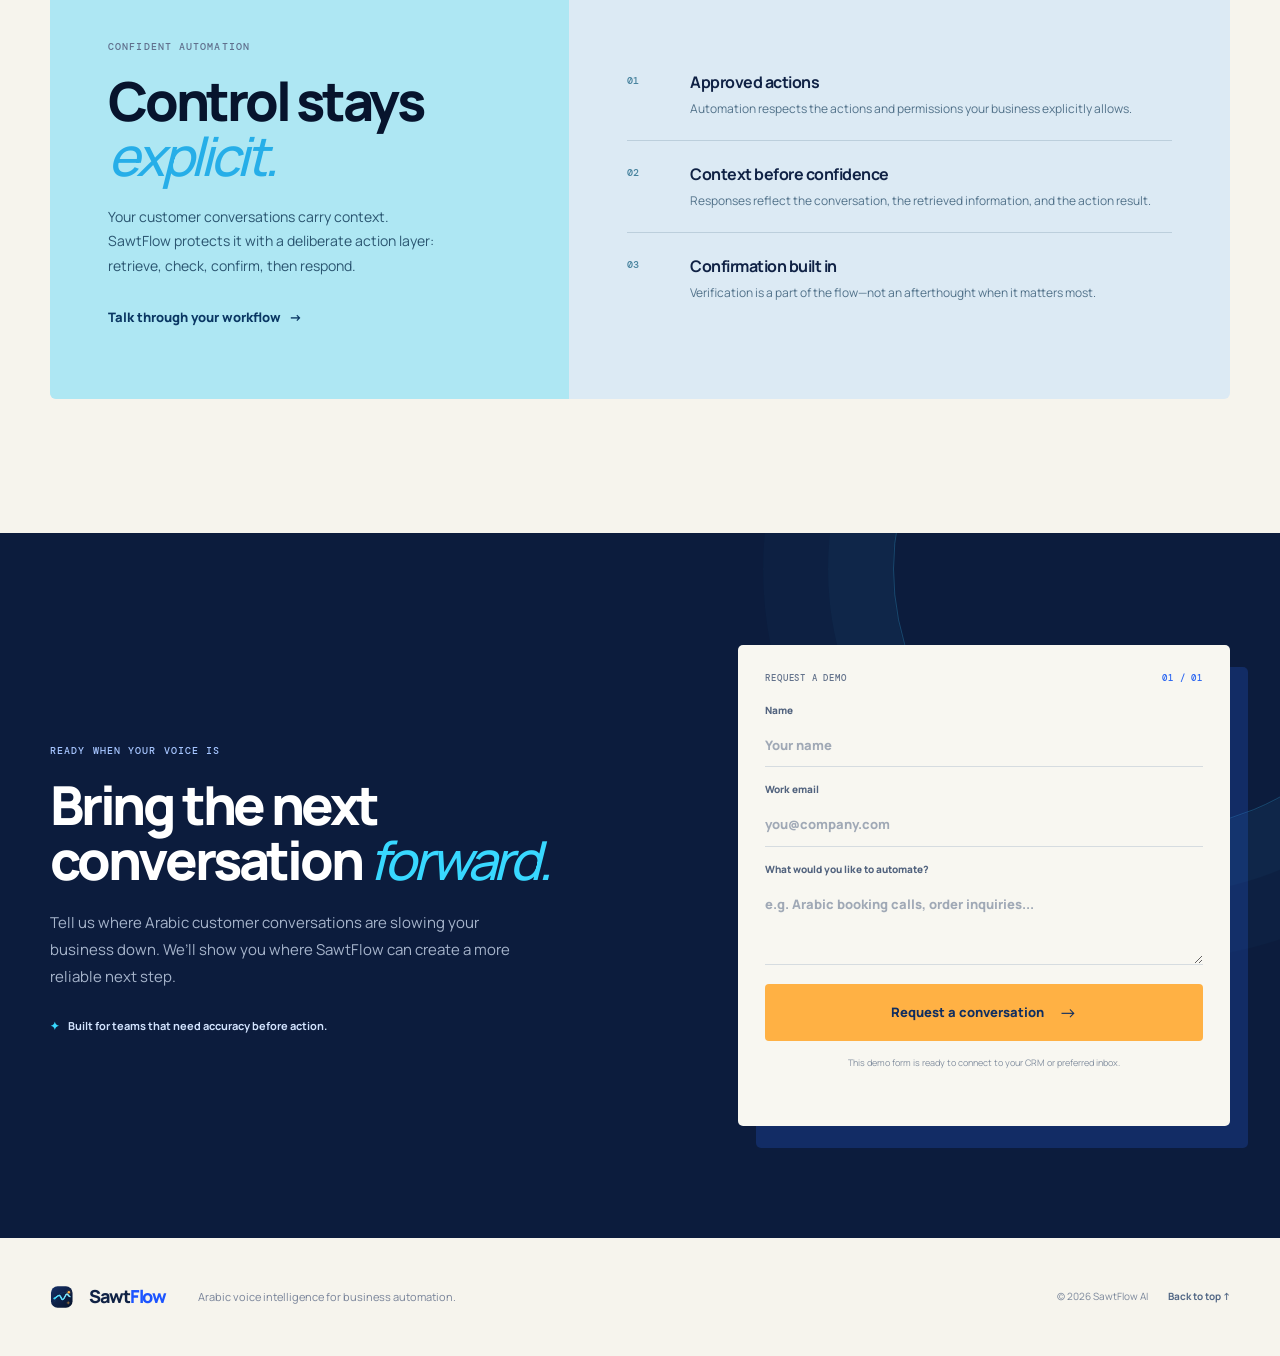
==== commit 8e2c0c8e: "Add language and theme switching" ====
--- a/site/index.html
+++ b/site/index.html
@@ -39,6 +39,10 @@
         <a href="#trust">Trust</a>
       </nav>
       <a class="nav-cta" href="#demo">Talk to an expert <span aria-hidden="true">↗</span></a>
+      <div class="header-tools" aria-label="Display preferences">
+        <button class="language-toggle" type="button" data-lang-toggle aria-label="Switch to Arabic">عربي</button>
+        <button class="theme-toggle" type="button" data-theme-toggle aria-label="Switch to dark mode"><span class="theme-symbol" aria-hidden="true">◐</span><span class="theme-label">Dark</span></button>
+      </div>
       <button class="menu-toggle" aria-label="Open menu" aria-expanded="false" aria-controls="mobile-menu">
         <span></span><span></span>
       </button>
--- a/site/styles.css
+++ b/site/styles.css
@@ -20,6 +20,16 @@
 a { color: inherit; text-decoration: none; }
 button, input, textarea { font: inherit; }
 button { cursor: pointer; }
+html[data-theme="dark"] { --cream: #07142d; --ink: #edf5ff; --soft: #12284c; --line: rgba(159, 201, 255, .18); }
+html[data-theme="dark"] body { background: var(--cream); }
+html[data-theme="dark"] .desktop-nav, html[data-theme="dark"] .text-link, html[data-theme="dark"] .usecase-label p, html[data-theme="dark"] .section-intro > p { color: #aabbd5; }
+html[data-theme="dark"] .capability-card { background: rgba(17, 41, 79, .72); border-color: rgba(159, 201, 255, .18); }
+html[data-theme="dark"] .usecase-item { border-color: rgba(159, 201, 255, .18); }
+html[data-theme="dark"] .usecase-item p { color: #aabbd5; }
+html[data-theme="dark"] .site-footer > p, html[data-theme="dark"] .footer-meta { color: #aabbd5; }
+html[data-theme="dark"] .demo-form { background: #eef5ff; }
+html[data-theme="dark"] .mobile-menu { background: rgba(7, 20, 45, .98); border-color: rgba(159, 201, 255, .18); }
+html[data-theme="dark"] .hero-intro, html[data-theme="dark"] .hero-proof span, html[data-theme="dark"] .capability-card p { color: #b8c7dc; }
 .noise { position: fixed; inset: 0; opacity: .045; pointer-events: none; z-index: 20; background-image: url("data:image/svg+xml,%3Csvg viewBox='0 0 220 220' xmlns='http://www.w3.org/2000/svg'%3E%3Cfilter id='n'%3E%3CfeTurbulence type='fractalNoise' baseFrequency='.95' numOctaves='4' stitchTiles='stitch'/%3E%3C/filter%3E%3Crect width='100%25' height='100%25' filter='url(%23n)' opacity='.9'/%3E%3C/svg%3E"); }
 .section-shell { width: min(1180px, calc(100% - 64px)); margin: 0 auto; }
 
@@ -34,16 +44,26 @@
 .nav-cta { border: 1px solid rgba(15, 35, 75, .16); border-radius: 999px; padding: 10px 16px; font-size: 12px; font-weight: 800; transition: all .2s ease; }
 .nav-cta:hover { color: white; background: var(--ink); border-color: var(--ink); }
 .nav-cta span { color: var(--blue); padding-left: 5px; }.nav-cta:hover span { color: var(--cyan); }
+.header-tools { display: flex; align-items: center; gap: 7px; }
+.language-toggle, .theme-toggle { min-height: 32px; border: 1px solid rgba(15, 35, 75, .16); border-radius: 999px; color: var(--ink); background: transparent; font: 700 10px var(--mono); transition: background .2s ease, color .2s ease, border-color .2s ease; }
+.language-toggle { min-width: 45px; padding: 0 10px; color: var(--blue); }
+.theme-toggle { display: inline-flex; align-items: center; gap: 6px; padding: 0 10px; }
+.theme-symbol { color: var(--warm); font-size: 14px; line-height: 1; }
+.language-toggle:hover, .theme-toggle:hover { color: white; background: var(--ink); border-color: var(--ink); }
 .menu-toggle, .mobile-menu { display: none; }
 
 .hero { min-height: 655px; display: grid; grid-template-columns: .96fr 1.04fr; align-items: center; gap: 28px; padding: 46px 0 78px; }
 .eyebrow { display: inline-flex; align-items: center; gap: 9px; color: #60708d; font: 500 10px/1 var(--mono); letter-spacing: 1.1px; }
 .eyebrow.light { color: #a6c5ff; }.pulse-dot { width: 7px; height: 7px; border-radius: 50%; background: var(--cyan); box-shadow: 0 0 0 5px rgba(56, 216, 255, .14); }
-h1, h2, h3, p { margin-top: 0; }.hero h1 { margin: 19px 0 8px; max-width: 620px; font-size: clamp(50px, 5.5vw, 76px); letter-spacing: -4.6px; line-height: .99; font-weight: 800; }.hero h1 em, h2 em { font-weight: 500; font-style: italic; color: var(--blue); }.hero h1 em { color: #68e3ff; }.hero-arabic { color: var(--blue); font: 600 17px/1.7 "Handjet", sans-serif; letter-spacing: 0; }.hero-intro { max-width: 508px; margin: 22px 0 28px; color: #4d5b74; font-size: 16px; line-height: 1.8; }.hero-actions { display: flex; align-items: center; gap: 24px; }.button { display: inline-flex; align-items: center; justify-content: center; gap: 15px; padding: 15px 19px; border: 0; border-radius: 4px; font-weight: 800; font-size: 13px; transition: transform .2s ease, box-shadow .2s ease, background .2s ease; }.button:hover { transform: translateY(-2px); box-shadow: 0 12px 22px rgba(16, 34, 69, .16); }.button-primary { color: white; background: #ffb144; font-family: Manrope, "Outfit", sans-serif; }.button-primary span, .button-warm span { font-size: 18px; font-weight: 400; }.text-link { display: inline-flex; align-items: center; gap: 8px; color: #334566; font-size: 13px; font-weight: 800; }.hero-proof { display: flex; gap: 26px; margin-top: 40px; }.hero-proof > div { display: grid; gap: 2px; border-left: 1px solid var(--line); padding-left: 13px; }.hero-proof strong { font-size: 11px; letter-spacing: -.1px; }.hero-proof span { color: #7a8497; font-size: 10px; }
+h1, h2, h3, p { margin-top: 0; }.hero h1 { margin: 19px 0 8px; max-width: 620px; font-size: clamp(50px, 5.5vw, 76px); letter-spacing: -4.6px; line-height: .99; font-weight: 800; }.hero h1 em, h2 em { font-weight: 500; font-style: italic; color: var(--blue); }.hero h1 em { color: #68e3ff; }.hero-arabic { color: #132a5d; font: 600 17px/1.7 "Handjet", sans-serif; letter-spacing: 0; }.hero-intro { max-width: 508px; margin: 22px 0 28px; color: #4d5b74; font-size: 16px; line-height: 1.8; }.hero-actions { display: flex; align-items: center; gap: 24px; }.button { display: inline-flex; align-items: center; justify-content: center; gap: 15px; padding: 15px 19px; border: 0; border-radius: 4px; font-weight: 800; font-size: 13px; transition: transform .2s ease, box-shadow .2s ease, background .2s ease; }.button:hover { transform: translateY(-2px); box-shadow: 0 12px 22px rgba(16, 34, 69, .16); }.button-primary { color: white; background: #ffb144; font-family: Manrope, "Outfit", sans-serif; }.button-primary span, .button-warm span { font-size: 18px; font-weight: 400; }.text-link { display: inline-flex; align-items: center; gap: 8px; color: #334566; font-size: 13px; font-weight: 800; }.hero-proof { display: flex; gap: 26px; margin-top: 40px; }.hero-proof > div { display: grid; gap: 2px; border-left: 1px solid var(--line); padding-left: 13px; }.hero-proof strong { font-size: 11px; letter-spacing: -.1px; }.hero-proof span { color: #7a8497; font-size: 10px; }
 
 .hero-visual { min-height: 520px; position: relative; display: flex; justify-content: center; align-items: center; }.visual-orbit { position: absolute; width: 435px; aspect-ratio: 1; border-radius: 50%; border: 1px solid rgba(28, 84, 255, .14); }.orbit-one { transform: scaleX(1.3) rotate(-24deg); }.orbit-two { width: 340px; transform: scaleX(1.3) rotate(32deg); border-style: dashed; }.visual-glow { position: absolute; width: 240px; height: 240px; background: rgba(54, 202, 255, .22); border-radius: 50%; filter: blur(65px); }.hero-image-frame { position: relative; width: min(365px, 74%); aspect-ratio: 4/5; z-index: 1; overflow: hidden; border: 1px solid rgba(33, 65, 135, .18); border-radius: 8px 44px 8px 44px; box-shadow: 17px 22px 40px rgba(17, 39, 84, .16); background: #0c2247; }.hero-image-frame::after { content: ""; position: absolute; inset: 0; background: linear-gradient(160deg, rgba(255,255,255,.1), transparent 35%, rgba(0,0,0,.2)); }.hero-image-frame img { width: 100%; height: 100%; object-fit: cover; display: block; mix-blend-mode: screen; }.signal-card { position: absolute; z-index: 2; box-shadow: 0 18px 34px rgba(7, 20, 45, .16); }.card-listening { width: 208px; top: 69px; right: 5px; padding: 12px 14px; color: #e8f5ff; background: rgba(7, 20, 45, .94); border: 1px solid rgba(84, 205, 255, .32); border-radius: 4px; transform: rotate(4deg); }.card-top { display: flex; align-items: center; gap: 7px; color: #83b5d9; font: 500 8px var(--mono); letter-spacing: .8px; }.status-light { width: 6px; height: 6px; border-radius: 50%; background: var(--cyan); box-shadow: 0 0 7px var(--cyan); }.sound-bars { margin-left: auto; display: flex; gap: 2px; align-items: center; height: 12px; }.sound-bars i { width: 2px; background: var(--cyan); border-radius: 2px; animation: bars 1.25s ease-in-out infinite; }.sound-bars i:nth-child(1){height:5px}.sound-bars i:nth-child(2){height:11px;animation-delay:.12s}.sound-bars i:nth-child(3){height:7px;animation-delay:.28s}.sound-bars i:nth-child(4){height:10px;animation-delay:.4s}.card-listening p { margin: 12px 0 3px; font: 600 12px/1.7 "Noto Kufi Arabic", sans-serif; }.card-listening small { color: #89a0ba; font-size: 8px; }.card-intent { left: 10px; bottom: 84px; display: grid; gap: 8px; padding: 13px; width: 178px; background: #f8f8f2; border-radius: 4px; transform: rotate(-5deg); }.tag { color: #d67908; font: 500 8px var(--mono); letter-spacing: .7px; }.card-intent strong { font-size: 12px; }.confidence { display: flex; justify-content: space-between; font: 500 8px var(--mono); color: #748198; }.confidence b { color: #397a42; }.card-verified { right: 15px; bottom: 39px; display: flex; gap: 8px; align-items: center; width: 184px; padding: 11px; color: #e9f1ff; background: #1c54ff; border-radius: 3px; transform: rotate(3deg); }.check { display: grid; place-items: center; flex: 0 0 20px; width: 20px; height: 20px; background: var(--cyan); color: var(--navy); border-radius: 50%; font-size: 13px; font-weight: 800; }.card-verified div { display: grid; gap: 2px; }.card-verified div span { font: 500 7px var(--mono); letter-spacing: .7px; color: #b6d2ff; }.card-verified strong { font-size: 10px; }.scan-line { position: absolute; z-index: 3; width: min(366px, 75%); height: 1px; background: var(--cyan); opacity: .65; box-shadow: 0 0 12px 2px var(--cyan); animation: scan 5s ease-in-out infinite; }
 
 .marquee-band { overflow: hidden; padding: 18px 0; color: #86a0c8; background: var(--navy); border-top: 1px solid rgba(255,255,255,.06); border-bottom: 1px solid rgba(255,255,255,.06); }.marquee-track { display: flex; align-items: center; gap: 26px; width: max-content; white-space: nowrap; font: 500 10px var(--mono); letter-spacing: 1.3px; text-transform: uppercase; animation: marquee 28s linear infinite; }.marquee-track i { color: var(--cyan); font-style: normal; font-size: 11px; }
+
+html[dir="rtl"] .brand, html[dir="rtl"] .brand-mark, html[dir="rtl"] .menu-toggle, html[dir="rtl"] .theme-symbol { direction: ltr; }
+html[dir="rtl"] .hero h1, html[dir="rtl"] .hero-intro, html[dir="rtl"] .hero-arabic, html[dir="rtl"] .hero-proof, html[dir="rtl"] .section-intro, html[dir="rtl"] .usecase-item, html[dir="rtl"] .trust-panel, html[dir="rtl"] .demo-layout { direction: rtl; }
+html[dir="rtl"] .hero-actions, html[dir="rtl"] .contact-note { direction: rtl; }
 
 .capabilities { padding: 126px 0 135px; }.section-intro { display: flex; justify-content: space-between; gap: 50px; }.split-heading h2, .workflow-heading h2, .trust-copy h2, .demo-copy h2 { margin: 17px 0 0; font-size: clamp(36px, 4.2vw, 56px); font-weight: 800; line-height: 1.03; letter-spacing: -3.2px; }.split-heading em { color: #1ad1ff; text-decoration: none; }.section-intro > p { align-self: end; max-width: 398px; margin: 0 0 5px; color: #5c6880; font-size: 15px; line-height: 1.8; }.capability-rail { display: grid; grid-template-columns: 1fr 1fr 1fr; margin-top: 60px; }.capability-card { min-height: 328px; position: relative; padding: 31px 31px 27px; border: 1px solid var(--line); border-right: 0; background: rgba(255,255,255,.28); transition: transform .25s ease, box-shadow .25s ease; }.capability-card:last-child { border-right: 1px solid var(--line); }.capability-card:hover { z-index: 1; transform: translateY(-7px); box-shadow: 0 20px 45px rgba(25, 42, 76, .09); }.step-number { color: #91a0b6; font: 500 10px var(--mono); }.capability-card h3 { margin: 25px 0 11px; font-size: 21px; letter-spacing: -1px; }.capability-card p { max-width: 270px; margin: 0; color: #657088; font-size: 13px; line-height: 1.7; }.icon-orb { display: grid; place-items: center; width: 62px; height: 62px; margin-top: 26px; border-radius: 50%; }.icon-language { color: var(--blue); font: 600 31px "Noto Kufi Arabic", sans-serif; background: #dce9ff; box-shadow: inset 0 0 0 12px #edf5ff; }.mini-wave { height: 32px; display: flex; align-items: center; gap: 4px; margin-top: 23px; }.mini-wave i { display: block; width: 4px; background: var(--cyan); border-radius: 999px; }.mini-wave i:nth-child(1){height:9px}.mini-wave i:nth-child(2){height:15px}.mini-wave i:nth-child(3){height:25px}.mini-wave i:nth-child(4){height:19px}.mini-wave i:nth-child(5){height:30px}.mini-wave i:nth-child(6){height:12px}.mini-wave i:nth-child(7){height:7px}.correction-sample { display: grid; gap: 8px; margin-top: 25px; font: 500 12px "Noto Kufi Arabic", sans-serif; }.rough { width: fit-content; padding: 5px 7px; color: #a5716c; text-decoration: line-through; background: #f9e5df; }.clean { width: fit-content; padding: 5px 7px; color: #126b4c; background: #dcf3df; }.entity-cluster { display: flex; flex-wrap: wrap; align-items: center; gap: 7px; max-width: 220px; margin-top: 26px; }.entity-cluster span { padding: 4px 6px; color: #7b559d; background: #f1e7f8; border-radius: 3px; font: 500 8px var(--mono); }.entity-cluster b { margin-right: 2px; font-size: 10px; }
 
@@ -51,7 +71,7 @@
 
 .use-cases { display: grid; grid-template-columns: .55fr 1fr; gap: 90px; padding: 131px 0; }.usecase-label { padding-top: 10px; }.usecase-label p { max-width: 232px; margin: 20px 0 0; color: #5c6880; font-size: 14px; line-height: 1.8; }.usecase-stack { border-top: 1px solid var(--line); }.usecase-item { display: grid; grid-template-columns: 45px 56px 1fr 25px; align-items: center; gap: 18px; min-height: 126px; padding: 20px 0; border-bottom: 1px solid var(--line); transition: padding .25s ease, color .25s ease; }.usecase-item:hover { padding-left: 11px; color: var(--blue); }.usecase-count { align-self: start; padding-top: 7px; color: #8c98aa; font: 500 10px var(--mono); }.usecase-icon { display: grid; place-items: center; width: 43px; height: 43px; color: var(--blue); background: #e8efff; border-radius: 50%; font-size: 21px; }.usecase-icon svg { width: 22px; height: 22px; display: block; overflow: visible; }.usecase-item h3 { margin: 0 0 5px; font-size: 17px; letter-spacing: -.7px; }.usecase-item p { margin: 0; max-width: 440px; color: #66738a; font-size: 12px; line-height: 1.7; }.usecase-arrow { font-size: 20px; color: #8190a8; transition: transform .25s ease; }.usecase-item:hover .usecase-arrow { color: var(--blue); transform: translate(3px, -3px); }.featured-usecase .usecase-icon { color: #a35b00; background: #fff0d9; }
 
-.trust-section { padding-bottom: 134px; }.trust-panel { display: grid; grid-template-columns: .88fr 1.12fr; overflow: hidden; min-height: 425px; border-radius: 6px; background: #dceaf4; }.trust-copy { padding: 58px; color: var(--navy); background: #aee7f3; }.trust-copy h2 { margin-bottom: 21px; }.trust-copy h2 em { color: #275ee8; }.trust-copy > p { max-width: 333px; margin-bottom: 26px; color: #2a5570; font-size: 14px; line-height: 1.75; }.dark-link { color: #0a3763; }.trust-evidence { display: grid; align-content: center; padding: 35px 58px; }.trust-evidence article { display: grid; grid-template-columns: 47px 1fr; gap: 16px; padding: 21px 0; border-bottom: 1px solid rgba(22, 63, 92, .16); }.trust-evidence article:last-child { border-bottom: 0; }.evidence-number { color: #46829d; font: 500 10px var(--mono); padding-top: 4px; }.trust-evidence h3 { margin: 0 0 5px; font-size: 16px; letter-spacing: -.5px; }.trust-evidence p { margin: 0; color: #52728a; font-size: 12px; line-height: 1.65; }
+.trust-section { padding-bottom: 134px; }.trust-panel { display: grid; grid-template-columns: .88fr 1.12fr; overflow: hidden; min-height: 425px; border-radius: 6px; background: #dceaf4; }.trust-copy { padding: 58px; color: var(--navy); background: #aee7f3; }.trust-copy h2 { margin-bottom: 21px; }.trust-copy h2 em { color: #26aee8; }.trust-copy > p { max-width: 333px; margin-bottom: 26px; color: #2a5570; font-size: 14px; line-height: 1.75; }.dark-link { color: #0a3763; }.trust-evidence { display: grid; align-content: center; padding: 35px 58px; }.trust-evidence article { display: grid; grid-template-columns: 47px 1fr; gap: 16px; padding: 21px 0; border-bottom: 1px solid rgba(22, 63, 92, .16); }.trust-evidence article:last-child { border-bottom: 0; }.evidence-number { color: #46829d; font: 500 10px var(--mono); padding-top: 4px; }.trust-evidence h3 { margin: 0 0 5px; font-size: 16px; letter-spacing: -.5px; }.trust-evidence p { margin: 0; color: #52728a; font-size: 12px; line-height: 1.65; }
 
 .demo-section { padding: 112px 0; color: white; background: #0c1c3d; position: relative; overflow: hidden; }.demo-section::before { content: ""; position: absolute; width: 520px; height: 520px; right: -135px; top: -225px; border: 1px solid rgba(62, 199, 255, .25); border-radius: 50%; box-shadow: 0 0 0 65px rgba(62, 199, 255, .035), 0 0 0 130px rgba(62, 199, 255, .025); }.demo-layout { display: grid; grid-template-columns: 1fr .85fr; gap: 110px; align-items: center; position: relative; }.demo-copy h2 { margin-bottom: 22px; }.demo-copy h2 em { color: var(--cyan); }.demo-copy > p { max-width: 462px; color: #a6b4cb; font-size: 15px; line-height: 1.8; }.contact-note { display: flex; align-items: center; gap: 9px; margin-top: 28px; color: #d3e4ff; font-size: 11px; font-weight: 700; }.contact-note span { color: var(--cyan); }.demo-form { display: grid; gap: 15px; padding: 27px; color: #16315b; background: #f8f7f1; border-radius: 5px; box-shadow: 18px 22px 0 rgba(38, 92, 217, .25); }.form-heading { display: flex; justify-content: space-between; margin-bottom: 4px; color: #63728b; font: 500 9px var(--mono); letter-spacing: .8px; }.form-heading b { color: #2a65f1; font-weight: 500; }.demo-form label { display: grid; gap: 7px; color: #52637e; font-size: 10px; font-weight: 800; }.demo-form input, .demo-form textarea { width: 100%; padding: 11px 0; border: 0; border-bottom: 1px solid #d6dce0; border-radius: 0; outline: none; color: #15325e; font-size: 13px; background: transparent; transition: border-color .2s ease; resize: vertical; }.demo-form input:focus, .demo-form textarea:focus { border-color: var(--blue); }.demo-form input::placeholder, .demo-form textarea::placeholder { color: #a0a9b6; }.button-warm { width: 100%; margin-top: 4px; color: #102e60; background: var(--warm); }.form-footnote, .form-message { margin: 0; text-align: center; font-size: 9px; line-height: 1.5; }.form-footnote { color: #8490a0; }.form-message { min-height: 14px; color: #167250; font-weight: 700; }
 
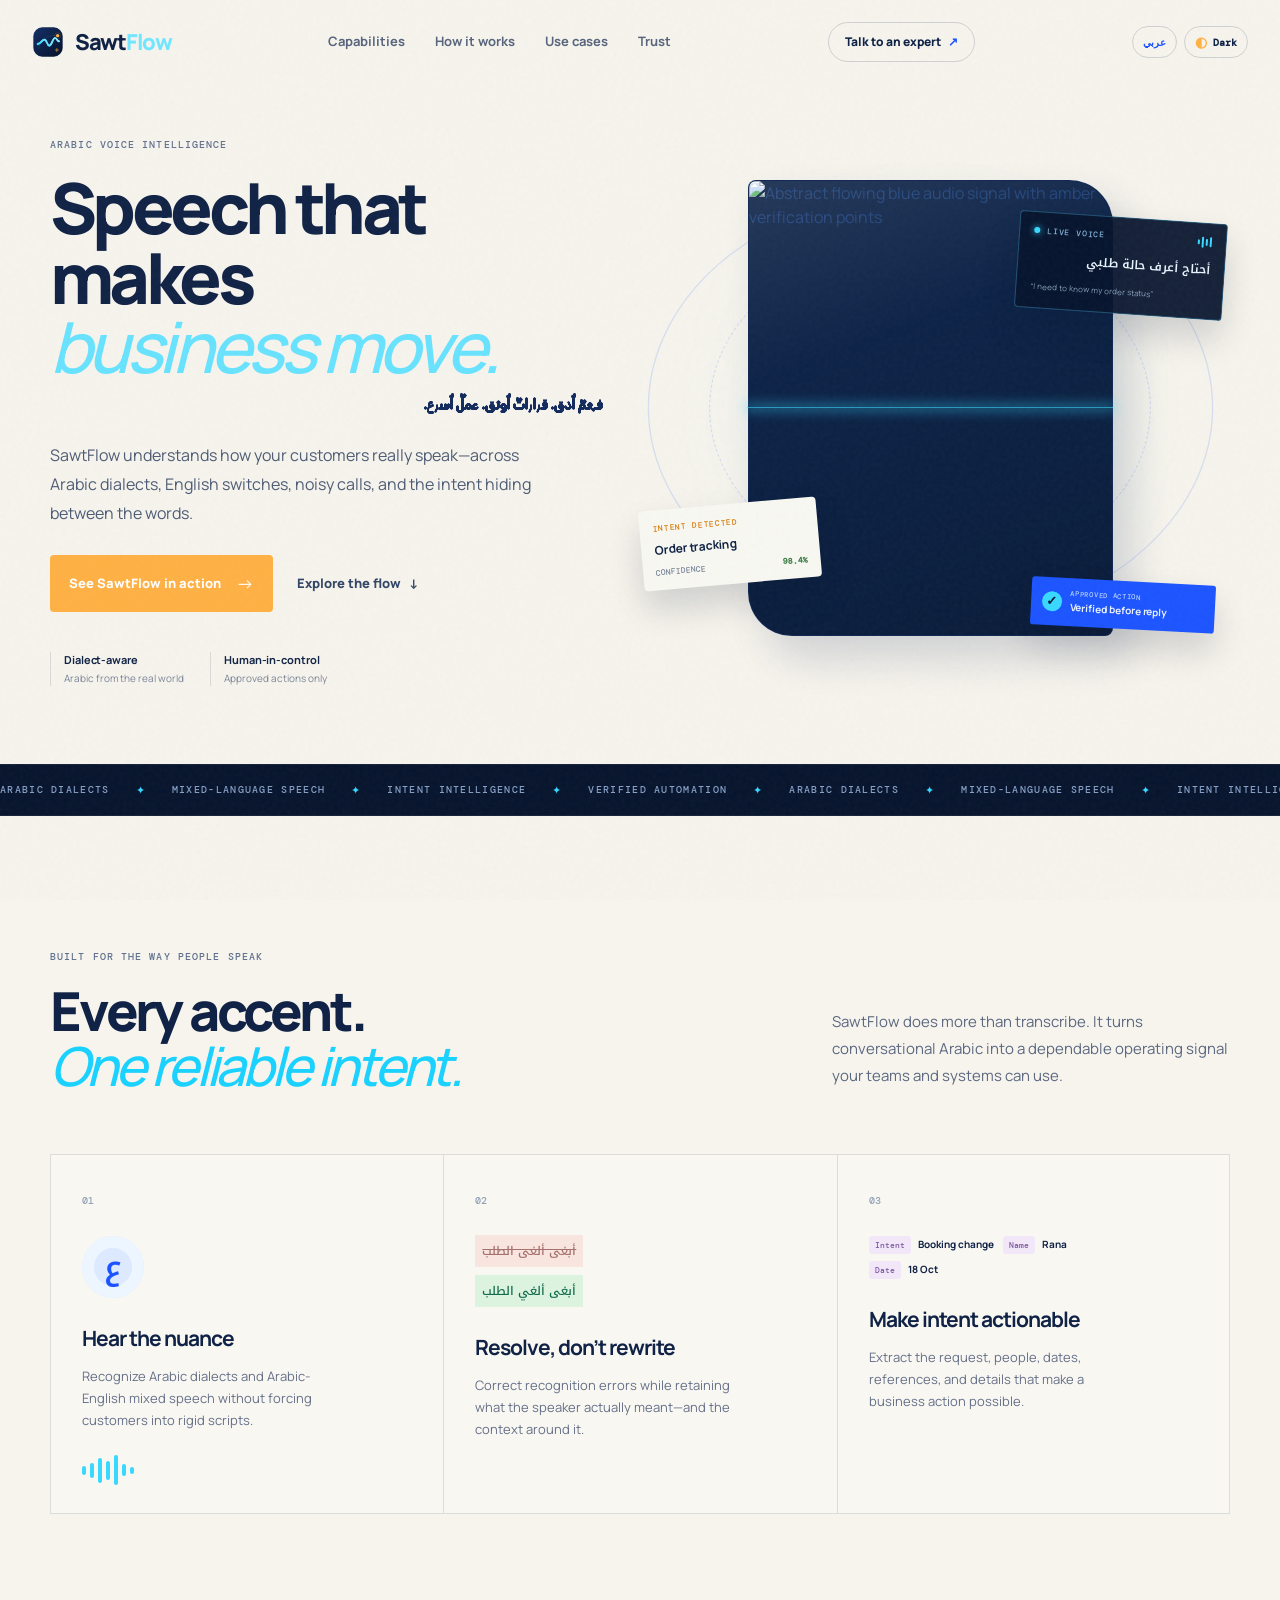
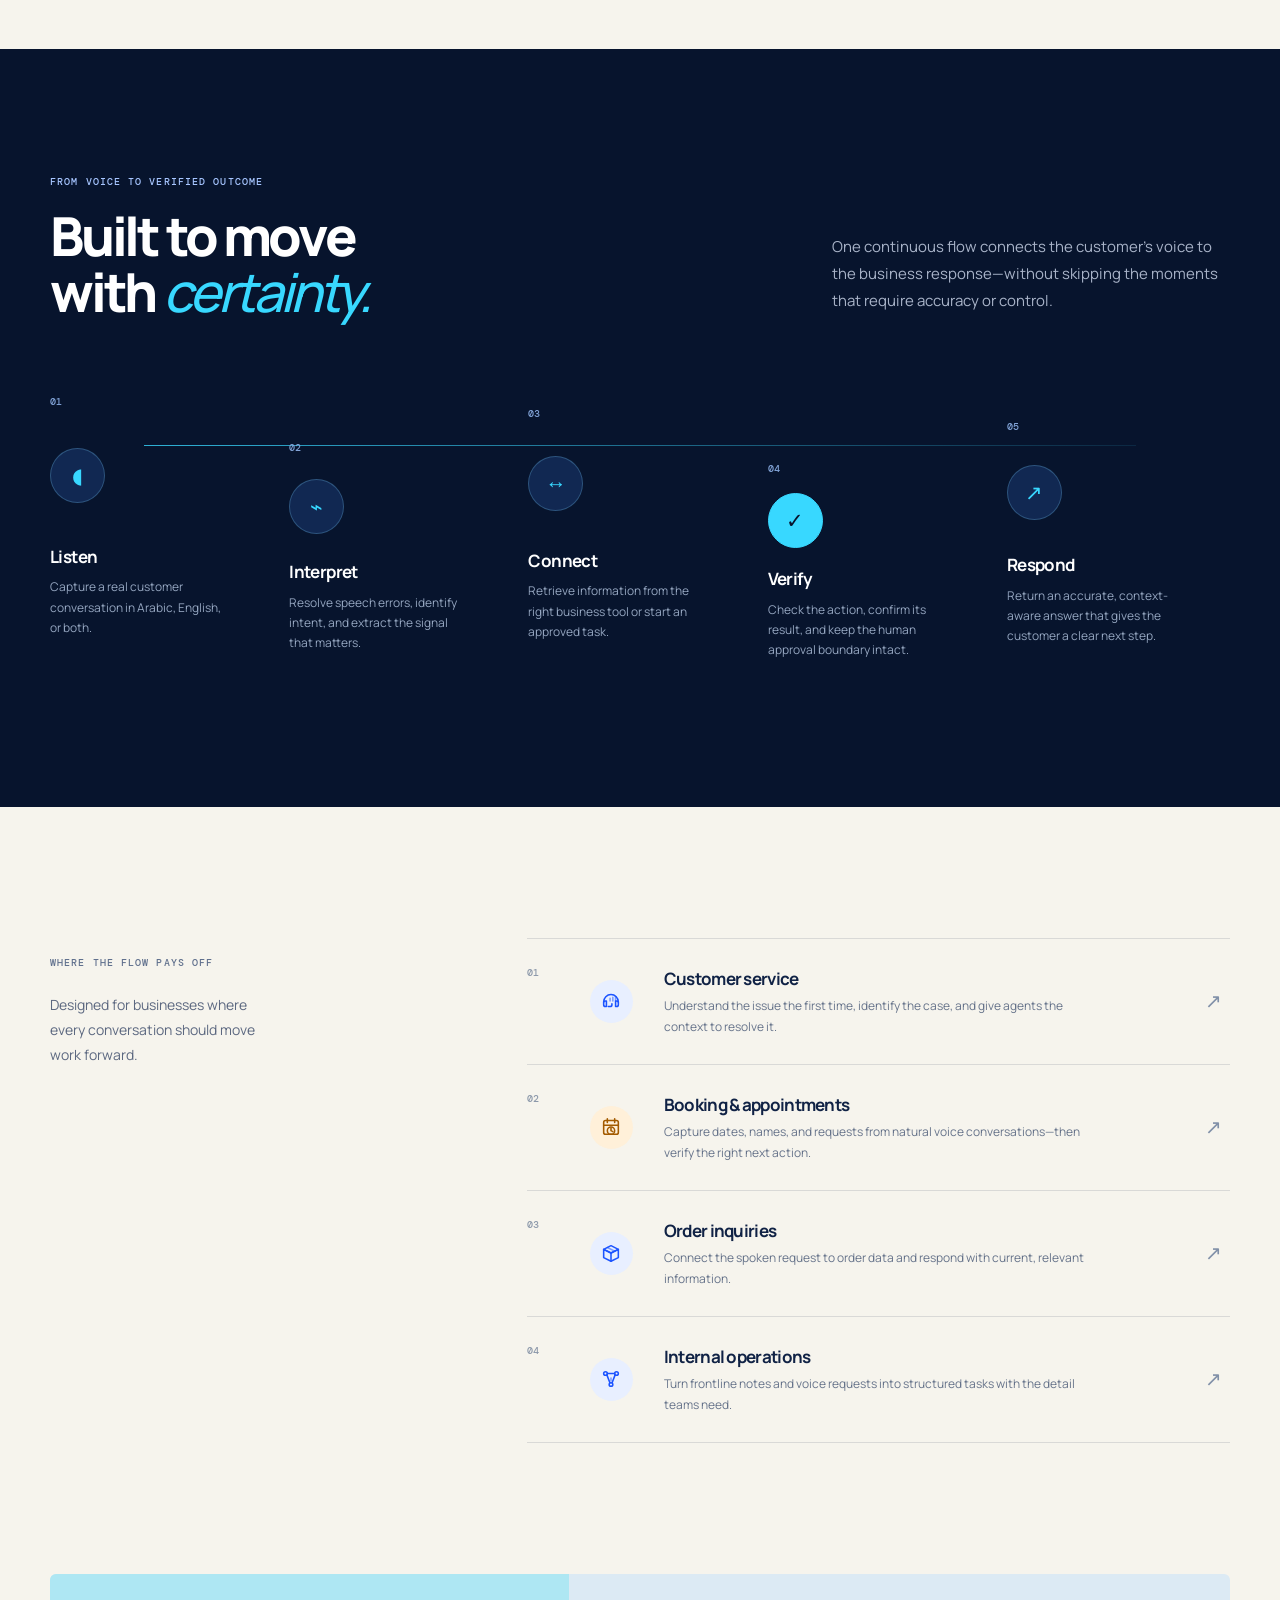
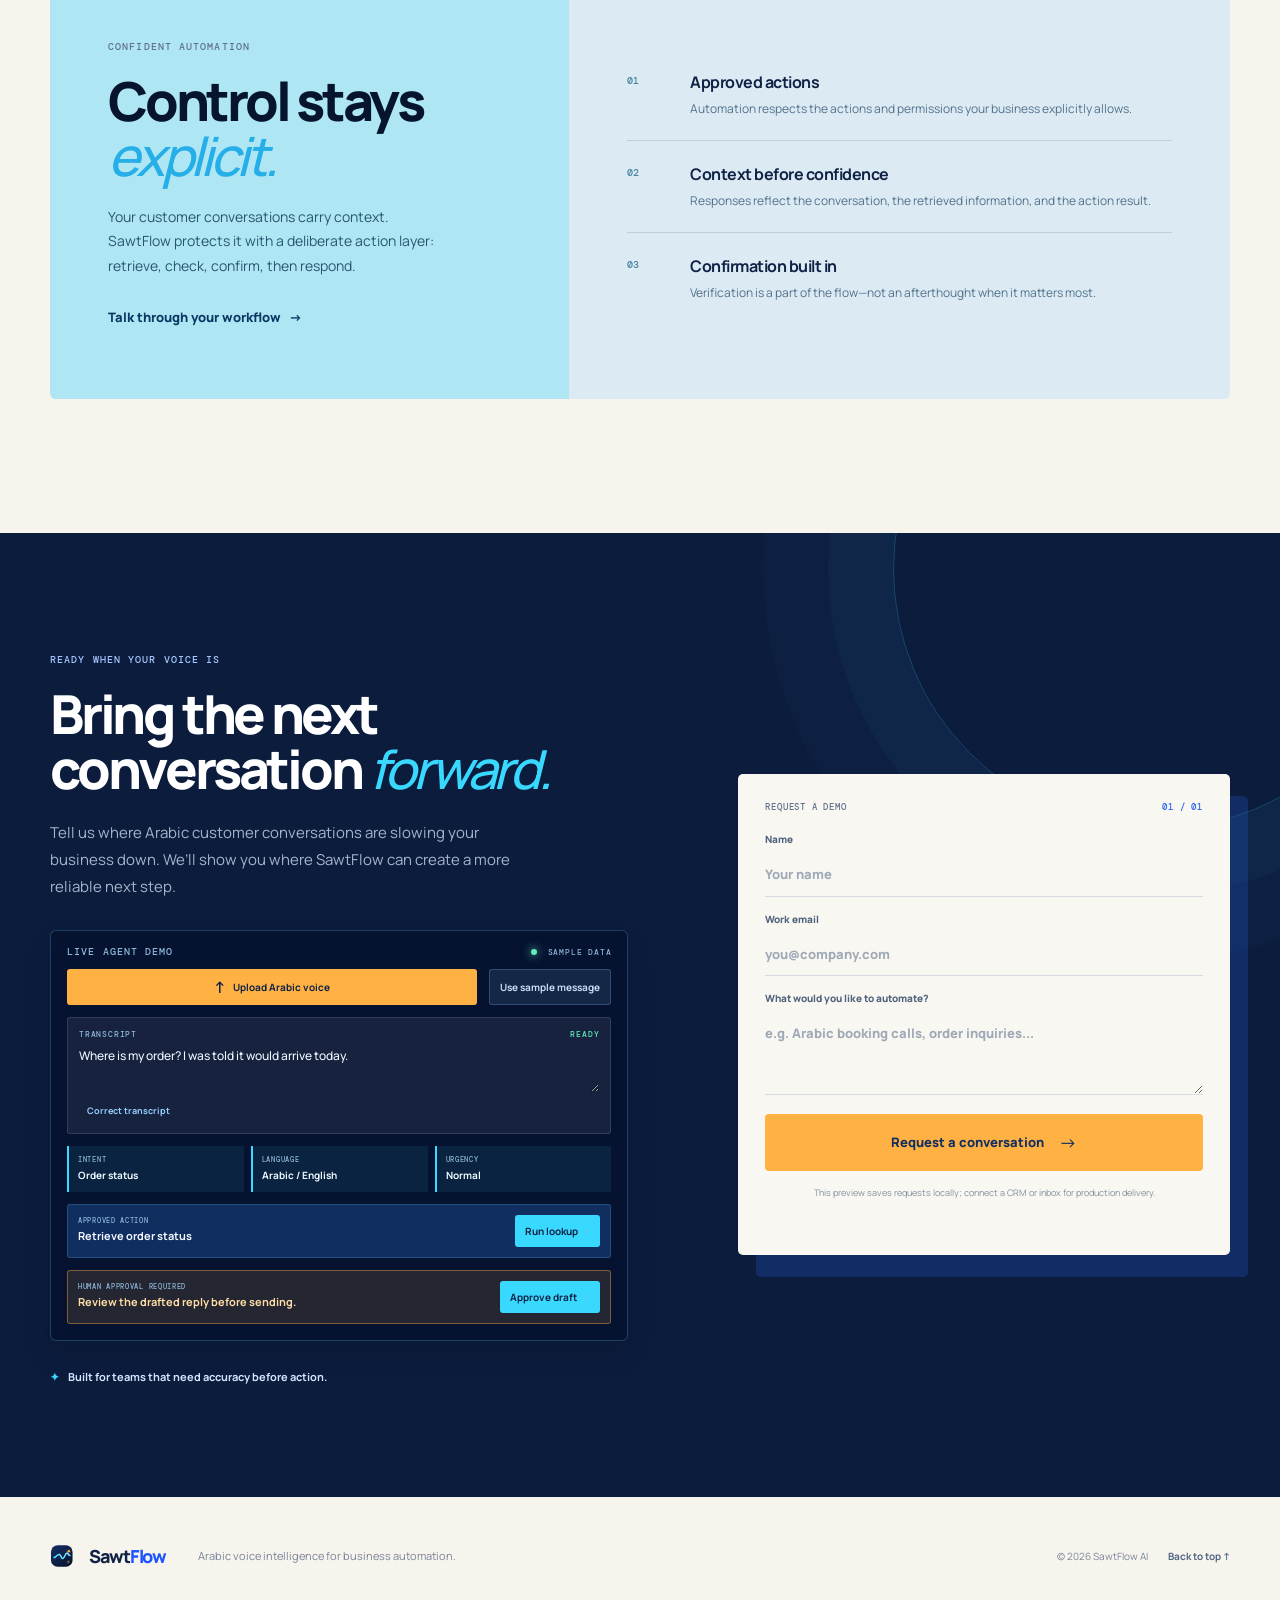
==== commit 7f714542: "Add interactive agent demo workflow" ====
--- a/site/index.html
+++ b/site/index.html
@@ -238,6 +238,36 @@
             <div class="eyebrow light">READY WHEN YOUR VOICE IS</div>
             <h2>Bring the next<br />conversation <em>forward.</em></h2>
             <p>Tell us where Arabic customer conversations are slowing your business down. We’ll show you where SawtFlow can create a more reliable next step.</p>
+            <div class="agent-demo" id="agent-demo">
+              <div class="agent-demo-head"><span class="eyebrow light">LIVE AGENT DEMO</span><span class="demo-status"><i></i> SAMPLE DATA</span></div>
+              <div class="demo-upload-row">
+                <label class="upload-button"><input id="audio-upload" type="file" accept="audio/*" /><span class="upload-icon" aria-hidden="true">↑</span><span id="upload-label">Upload Arabic voice</span></label>
+                <button id="sample-voice" class="demo-secondary" type="button">Use sample message</button>
+              </div>
+              <div class="demo-transcript">
+                <div class="demo-kicker">TRANSCRIPT <span id="transcript-state">READY</span></div>
+                <textarea id="demo-transcript-input" rows="2" readonly>Where is my order? I was told it would arrive today.</textarea>
+                <button id="edit-transcript" class="demo-edit" type="button">Correct transcript</button>
+              </div>
+              <div class="demo-intent-grid">
+                <div><span>INTENT</span><strong>Order status</strong></div>
+                <div><span>LANGUAGE</span><strong>Arabic / English</strong></div>
+                <div><span>URGENCY</span><strong>Normal</strong></div>
+              </div>
+              <div class="demo-action-card">
+                <div><span>APPROVED ACTION</span><strong>Retrieve order status</strong></div>
+                <button id="retrieve-order" class="demo-action" type="button">Run lookup <span aria-hidden="true">→</span></button>
+              </div>
+              <div id="demo-evidence" class="demo-evidence" hidden>
+                <div class="evidence-heading"><span>RETRIEVED EVIDENCE</span><b>ORDER DB</b></div>
+                <div class="evidence-grid"><span>ORDER</span><strong>SF-1048</strong><span>STATUS</span><strong>In transit</strong><span>ETA</span><strong>Today · 6:00 PM</strong><span>LAST SCAN</span><strong>Riyadh hub · 09:42</strong></div>
+              </div>
+              <div id="demo-approval" class="demo-approval" hidden>
+                <div><span>HUMAN APPROVAL REQUIRED</span><strong>Review the drafted reply before sending.</strong></div>
+                <button id="approve-reply" class="demo-action" type="button">Approve draft <span aria-hidden="true">✓</span></button>
+              </div>
+              <div id="demo-response" class="demo-response" hidden><span>DRAFT RESPONSE</span><p id="draft-response">Your order is in transit and is expected to arrive today by 6:00 PM.</p></div>
+            </div>
             <div class="contact-note"><span>✦</span> Built for teams that need accuracy before action.</div>
           </div>
           <form class="demo-form" id="demo-form" novalidate>
--- a/site/styles.css
+++ b/site/styles.css
@@ -81,3 +81,42 @@
 
 @media (max-width: 900px) { .site-header, .section-shell { width: min(100% - 40px, 650px); }.desktop-nav, .nav-cta { display: none; }.menu-toggle { display: grid; gap: 5px; border: 0; padding: 8px 0 8px 8px; background: none; }.menu-toggle span { display: block; width: 22px; height: 2px; background: var(--ink); transition: transform .2s ease; }.menu-toggle[aria-expanded="true"] span:first-child { transform: translateY(3.5px) rotate(45deg); }.menu-toggle[aria-expanded="true"] span:last-child { transform: translateY(-3.5px) rotate(-45deg); }.mobile-menu { position: absolute; top: 70px; left: 0; right: 0; padding: 10px; border: 1px solid var(--line); background: rgba(246,244,237,.98); box-shadow: 0 15px 32px rgba(18,31,59,.12); }.mobile-menu.open { display: grid; }.mobile-menu a { padding: 10px; font-size: 13px; font-weight: 700; }.hero { grid-template-columns: 1fr; padding: 35px 0 75px; }.hero-copy { z-index: 3; }.hero h1 { font-size: clamp(49px, 10vw, 66px); }.hero-visual { min-height: 462px; margin-top: -8px; }.split-heading, .section-intro { display: grid; gap: 23px; }.section-intro > p { margin: 0; }.capabilities, .workflow-section { padding: 85px 0; }.capability-rail { margin-top: 38px; grid-template-columns: 1fr; }.capability-card, .capability-card:last-child { min-height: 240px; border-right: 1px solid var(--line); border-bottom: 0; }.capability-card:last-child { border-bottom: 1px solid var(--line); }.capability-card h3 { margin-top: 19px; }.icon-orb, .correction-sample, .entity-cluster { margin-top: 18px; }.flow-map { grid-template-columns: 1fr; gap: 28px; margin: 48px 0 0 14px; }.flow-line { top: 42px; bottom: 42px; left: 27px; right: auto; width: 1px; height: auto; background: linear-gradient(180deg, rgba(56,216,255,.8), rgba(56,216,255,.08)); }.flow-step, .flow-step-two, .flow-step-three, .flow-step-four, .flow-step-five { grid-template-columns: 50px 1fr; gap: 12px 20px; margin-top: 0; }.flow-index { grid-column: 1; }.flow-icon { grid-column: 1; grid-row: 2; }.flow-step > div:last-child { grid-column: 2; grid-row: 1 / span 2; padding-top: 1px; }.flow-step p { max-width: 340px; }.use-cases { grid-template-columns: 1fr; gap: 28px; padding: 85px 0; }.trust-section { padding-bottom: 85px; }.trust-panel { grid-template-columns: 1fr; }.trust-copy, .trust-evidence { padding: 43px 32px; }.demo-section { padding: 83px 0; }.demo-layout { grid-template-columns: 1fr; gap: 42px; }.site-footer { grid-template-columns: 1fr; gap: 13px; padding: 32px 0; }.footer-meta { justify-content: space-between; } }
 @media (max-width: 480px) { .site-header, .section-shell { width: calc(100% - 32px); }.site-header { height: 72px; }.hero { padding-top: 25px; }.hero h1 { font-size: 47px; letter-spacing: -3.6px; }.hero-arabic { font-size: 14px; }.hero-actions { align-items: flex-start; flex-direction: column; gap: 19px; }.hero-proof { gap: 15px; margin-top: 33px; }.hero-proof > div { padding-left: 8px; }.hero-visual { min-height: 401px; }.hero-image-frame { width: 285px; }.visual-orbit { width: 330px; }.orbit-two { width: 255px; }.card-listening { top: 30px; right: -4px; transform: scale(.88) rotate(4deg); transform-origin: right top; }.card-intent { left: -6px; bottom: 50px; transform: scale(.84) rotate(-5deg); transform-origin: left bottom; }.card-verified { right: -9px; bottom: 20px; transform: scale(.83) rotate(3deg); transform-origin: right bottom; }.split-heading h2, .workflow-heading h2, .trust-copy h2, .demo-copy h2 { letter-spacing: -2.3px; }.usecase-item { grid-template-columns: 30px 43px 1fr 18px; gap: 10px; }.usecase-icon { width: 37px; height: 37px; }.usecase-item h3 { font-size: 15px; }.usecase-item p { font-size: 11px; }.trust-copy, .trust-evidence { padding: 36px 23px; }.demo-form { padding: 22px; }.footer-meta { gap: 9px; font-size: 9px; } }
+
+
+/* Interactive agent demo */
+.agent-demo { display: grid; gap: 12px; margin: 30px 0 0; padding: 16px; color: #d9ebff; background: rgba(5, 17, 43, .72); border: 1px solid rgba(111, 205, 255, .24); border-radius: 6px; box-shadow: 0 14px 30px rgba(0, 0, 0, .12); }
+.agent-demo-head, .demo-upload-row, .evidence-heading, .demo-approval { display: flex; align-items: center; justify-content: space-between; gap: 12px; }
+.agent-demo-head .eyebrow { color: #8eb7d8; }
+.demo-status, .demo-kicker, .evidence-heading, .demo-response > span { color: #8eb7d8; font: 500 8px var(--mono); letter-spacing: .8px; }
+.demo-status i { display: inline-block; width: 6px; height: 6px; margin-right: 5px; border-radius: 50%; background: #60edbb; box-shadow: 0 0 8px #60edbb; }
+.demo-upload-row { align-items: stretch; }
+.upload-button, .demo-secondary, .demo-action, .demo-edit { display: inline-flex; align-items: center; justify-content: center; gap: 7px; border: 0; border-radius: 3px; font: 700 10px var(--sans); cursor: pointer; transition: transform .2s ease, background .2s ease; }
+.upload-button { flex: 1; padding: 10px 11px; color: #102245; background: var(--warm); }
+.upload-button:hover, .demo-action:hover { transform: translateY(-1px); background: #ffc46f; }
+.upload-button input { display: none; }
+.upload-icon { font-size: 16px; line-height: 1; }
+.demo-secondary { padding: 0 10px; color: #c5ddf6; background: rgba(132, 191, 239, .12); border: 1px solid rgba(132, 191, 239, .25); }
+.demo-secondary:hover, .demo-edit:hover { background: rgba(132, 191, 239, .22); }
+.demo-transcript { display: grid; gap: 7px; padding: 11px; background: rgba(246, 250, 255, .07); border: 1px solid rgba(165, 212, 247, .16); border-radius: 3px; }
+.demo-kicker { display: flex; justify-content: space-between; }
+.demo-kicker span { color: #60edbb; }
+#demo-transcript-input { width: 100%; min-height: 46px; padding: 0; border: 0; resize: vertical; outline: 0; color: #eff7ff; background: transparent; font: 500 12px/1.6 var(--sans); }
+#demo-transcript-input:not([readonly]) { padding: 6px 7px; background: rgba(255,255,255,.08); border: 1px solid rgba(165, 212, 247, .3); border-radius: 3px; }
+.demo-edit { justify-self: start; padding: 5px 8px; color: #93cfff; background: transparent; font-size: 9px; }
+.demo-intent-grid { display: grid; grid-template-columns: repeat(3, 1fr); gap: 7px; }
+.demo-intent-grid > div { display: grid; gap: 4px; padding: 9px; background: rgba(56, 216, 255, .08); border-left: 2px solid var(--cyan); }
+.demo-intent-grid span, .demo-action-card span, .demo-approval span { color: #8eb7d8; font: 500 7px var(--mono); letter-spacing: .7px; }
+.demo-intent-grid strong { color: #eff7ff; font-size: 10px; }
+.demo-action-card { display: flex; align-items: center; justify-content: space-between; gap: 10px; padding: 10px; background: #102e60; border: 1px solid rgba(111, 205, 255, .2); border-radius: 3px; }
+.demo-action-card div, .demo-approval div { display: grid; gap: 3px; }
+.demo-action-card strong, .demo-approval strong { color: #f4f8ff; font-size: 11px; }
+.demo-action { flex: 0 0 auto; padding: 9px 10px; color: #102245; background: var(--cyan); }
+.demo-evidence { padding: 11px; color: #17345d; background: #e7f6ff; border-radius: 3px; }
+.evidence-heading { color: #477394; }.evidence-heading b { color: #1c54ff; font: 500 8px var(--mono); }
+.evidence-grid { display: grid; grid-template-columns: auto 1fr auto 1fr; gap: 7px 12px; margin-top: 9px; font-size: 9px; }.evidence-grid span { color: #6f8ca6; font: 500 7px var(--mono); }.evidence-grid strong { color: #17345d; font-size: 9px; }
+.demo-approval { padding: 10px; background: rgba(255, 177, 68, .12); border: 1px solid rgba(255, 177, 68, .4); border-radius: 3px; }.demo-approval strong { color: #ffdda5; }
+.demo-response { padding: 11px; color: #12345b; background: #c9f4ec; border-radius: 3px; }.demo-response p { margin: 6px 0 0; font-size: 11px; line-height: 1.6; }.demo-response > span { color: #227a6d; }
+html[dir="rtl"] .agent-demo, html[dir="rtl"] .demo-intent-grid, html[dir="rtl"] .evidence-grid { direction: rtl; }
+html[dir="rtl"] .upload-icon { transform: rotate(180deg); }
+html[data-theme="dark"] .demo-response { background: #b8f0e5; }
+@media (max-width: 600px) { .demo-upload-row, .demo-action-card, .demo-approval { align-items: stretch; flex-direction: column; }.demo-secondary, .demo-action { min-height: 34px; }.demo-intent-grid { grid-template-columns: 1fr; }.evidence-grid { grid-template-columns: auto 1fr; } }
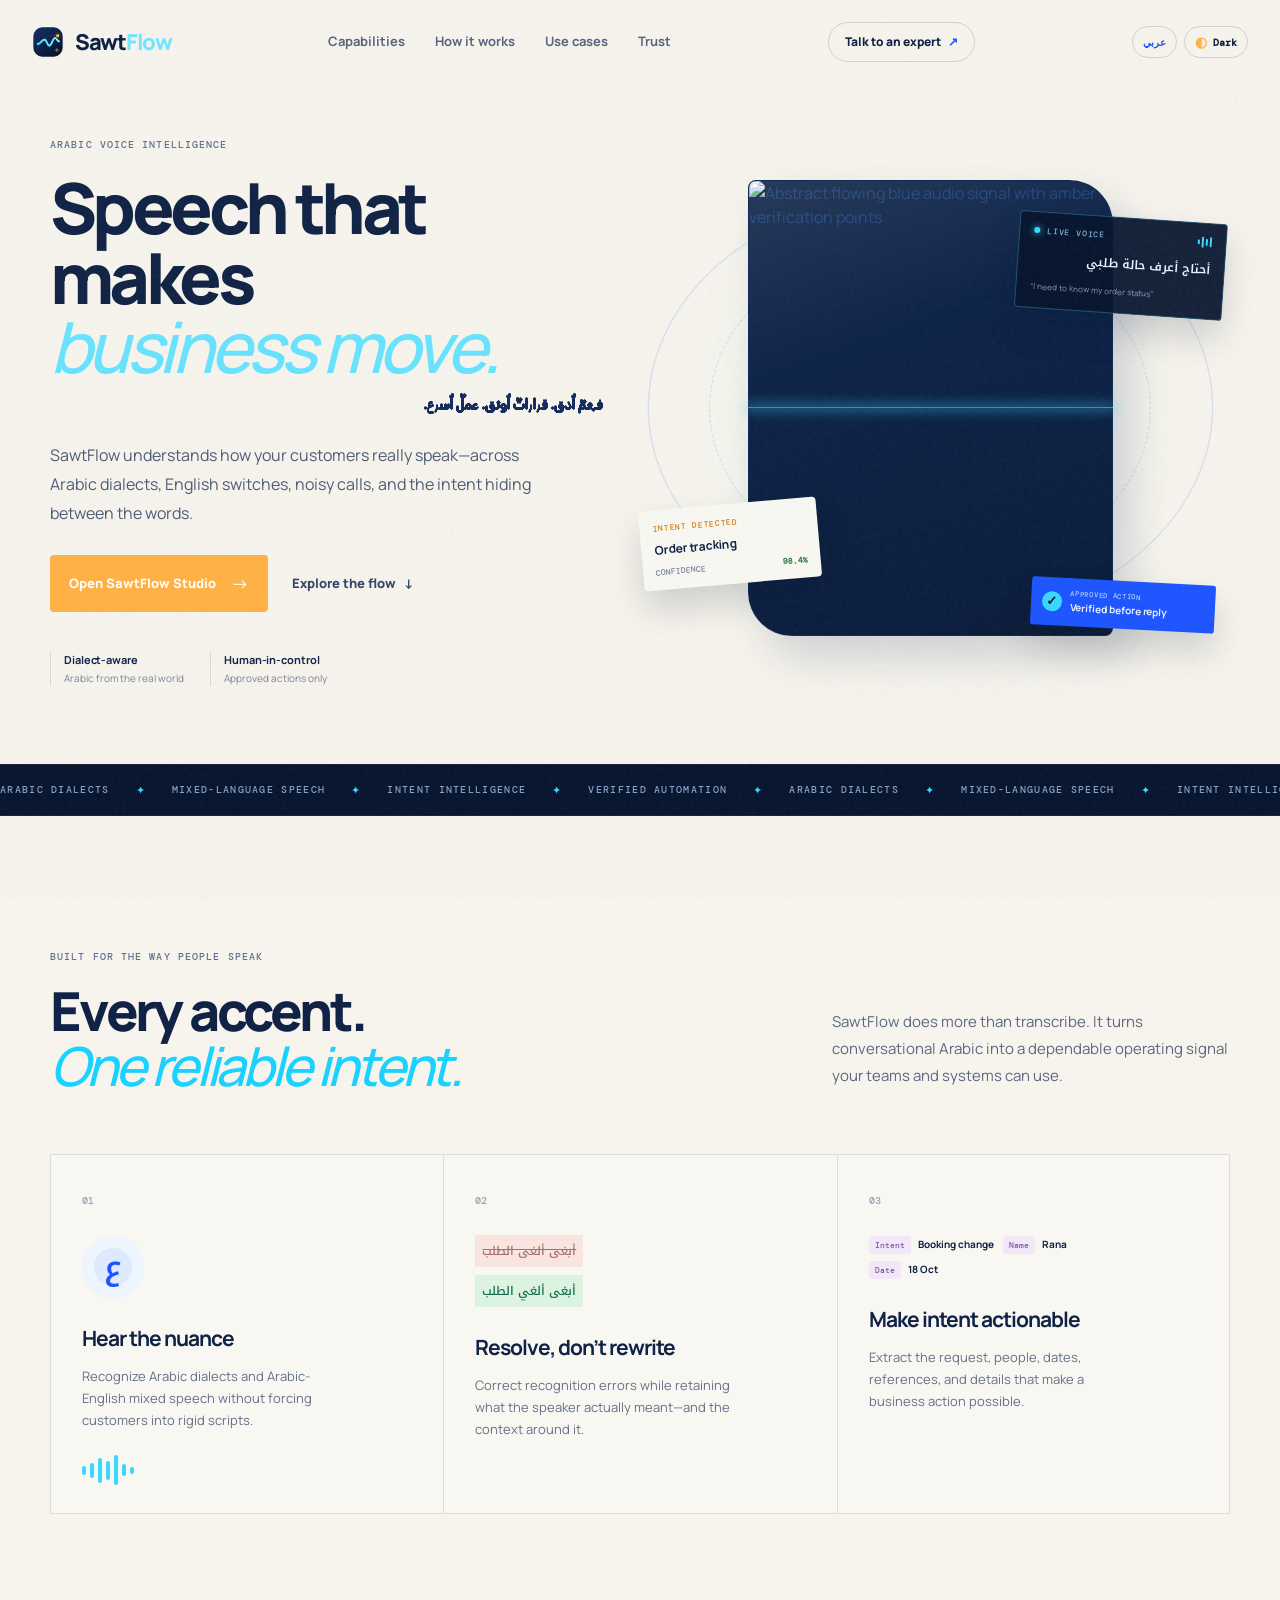
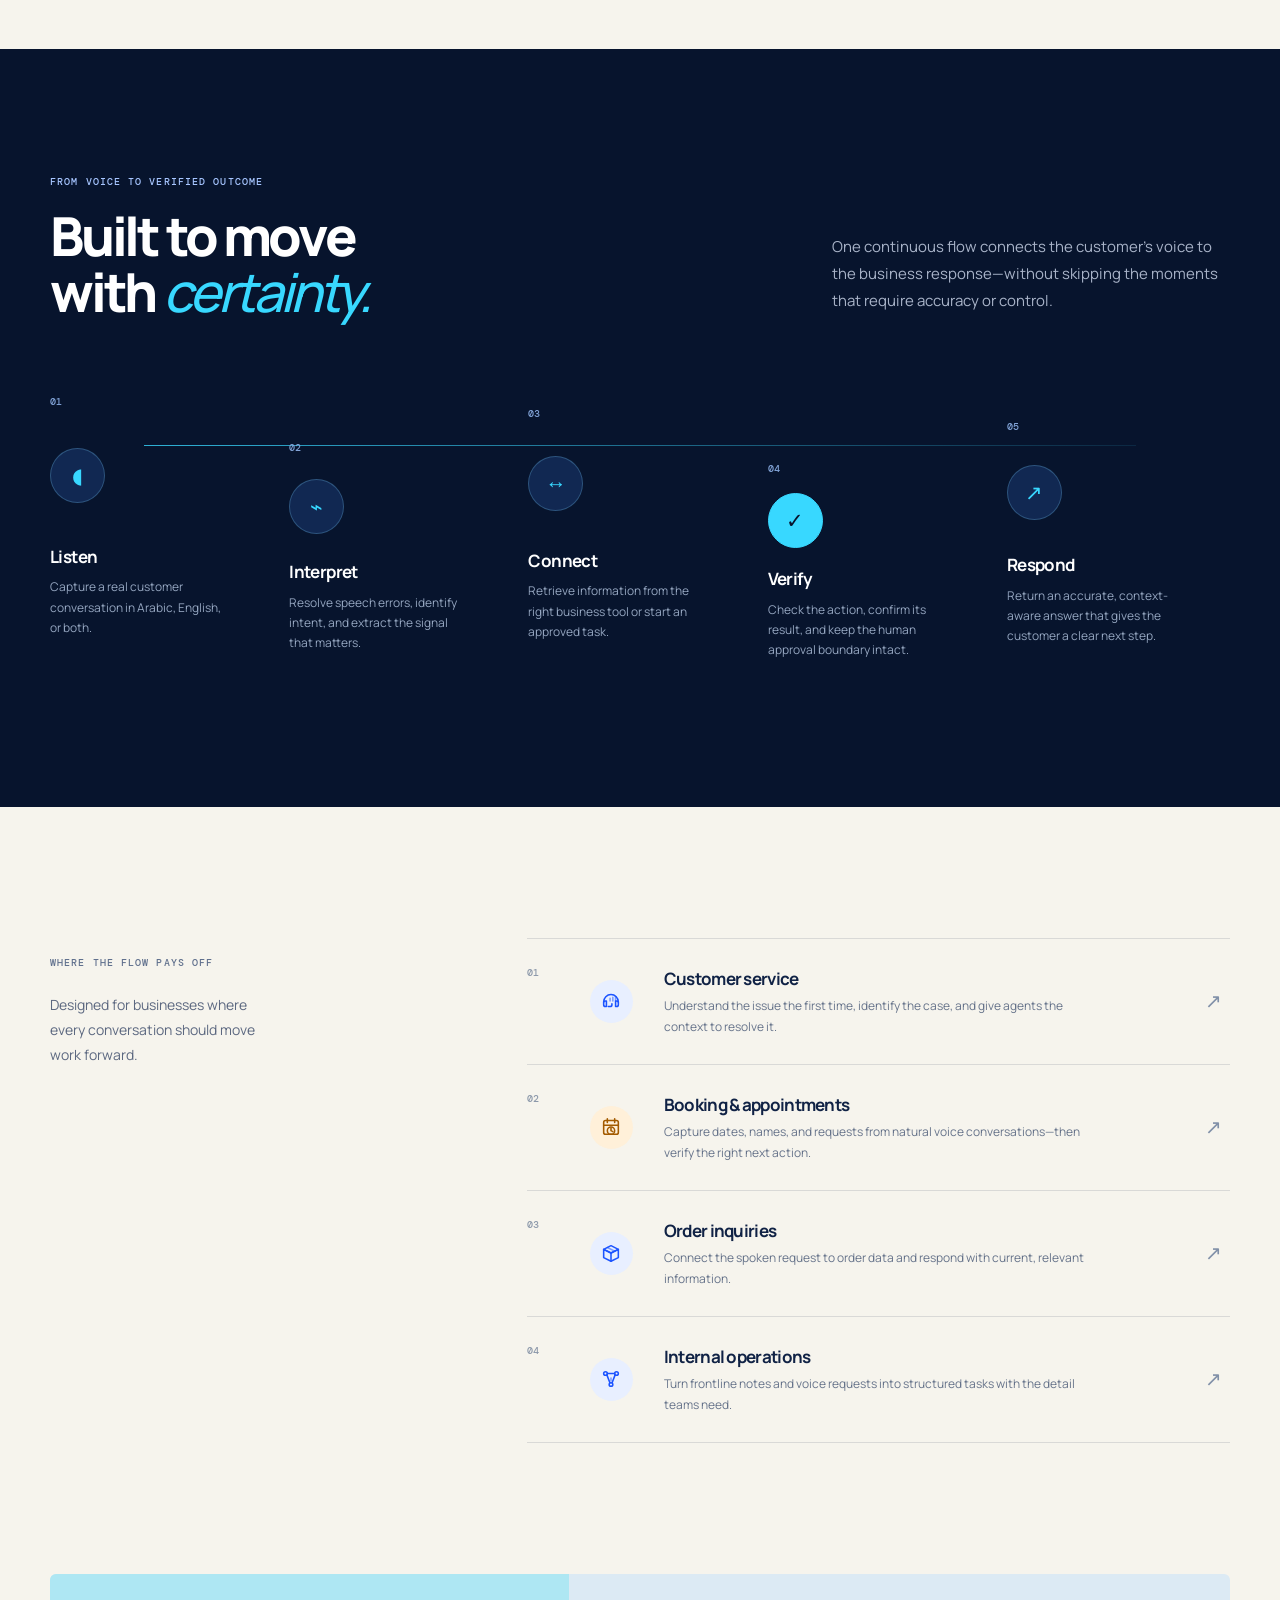
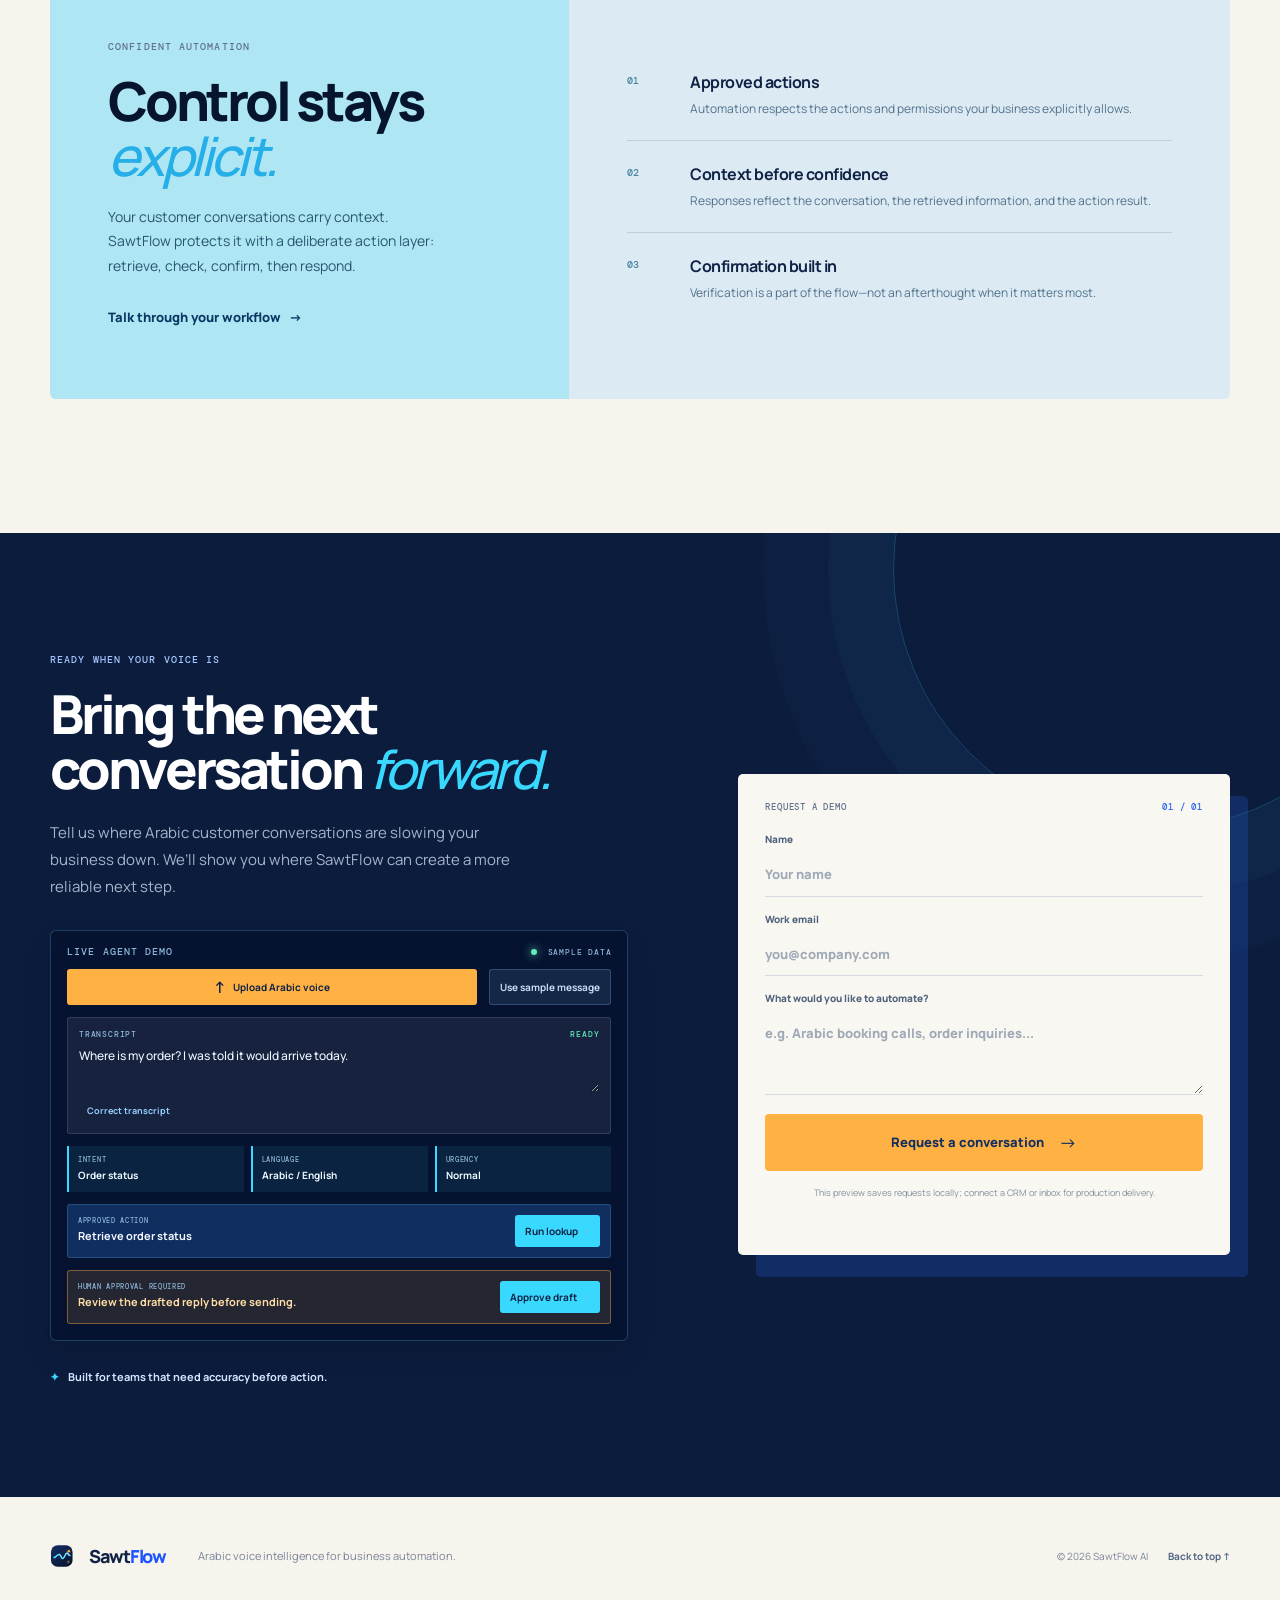
==== commit fafa1872: "Add SawtFlow Studio workspace" ====
--- a/site/index.html
+++ b/site/index.html
@@ -65,7 +65,7 @@
             SawtFlow understands how your customers really speak—across Arabic dialects, English switches, noisy calls, and the intent hiding between the words.
           </p>
           <div class="hero-actions">
-            <a class="button button-primary" href="#demo">See SawtFlow in action <span aria-hidden="true">→</span></a>
+            <a class="button button-primary" href="studio/">Open SawtFlow Studio <span aria-hidden="true">→</span></a>
             <a class="text-link" href="#workflow">Explore the flow <span aria-hidden="true">↓</span></a>
           </div>
           <div class="hero-proof" aria-label="Product benefits">
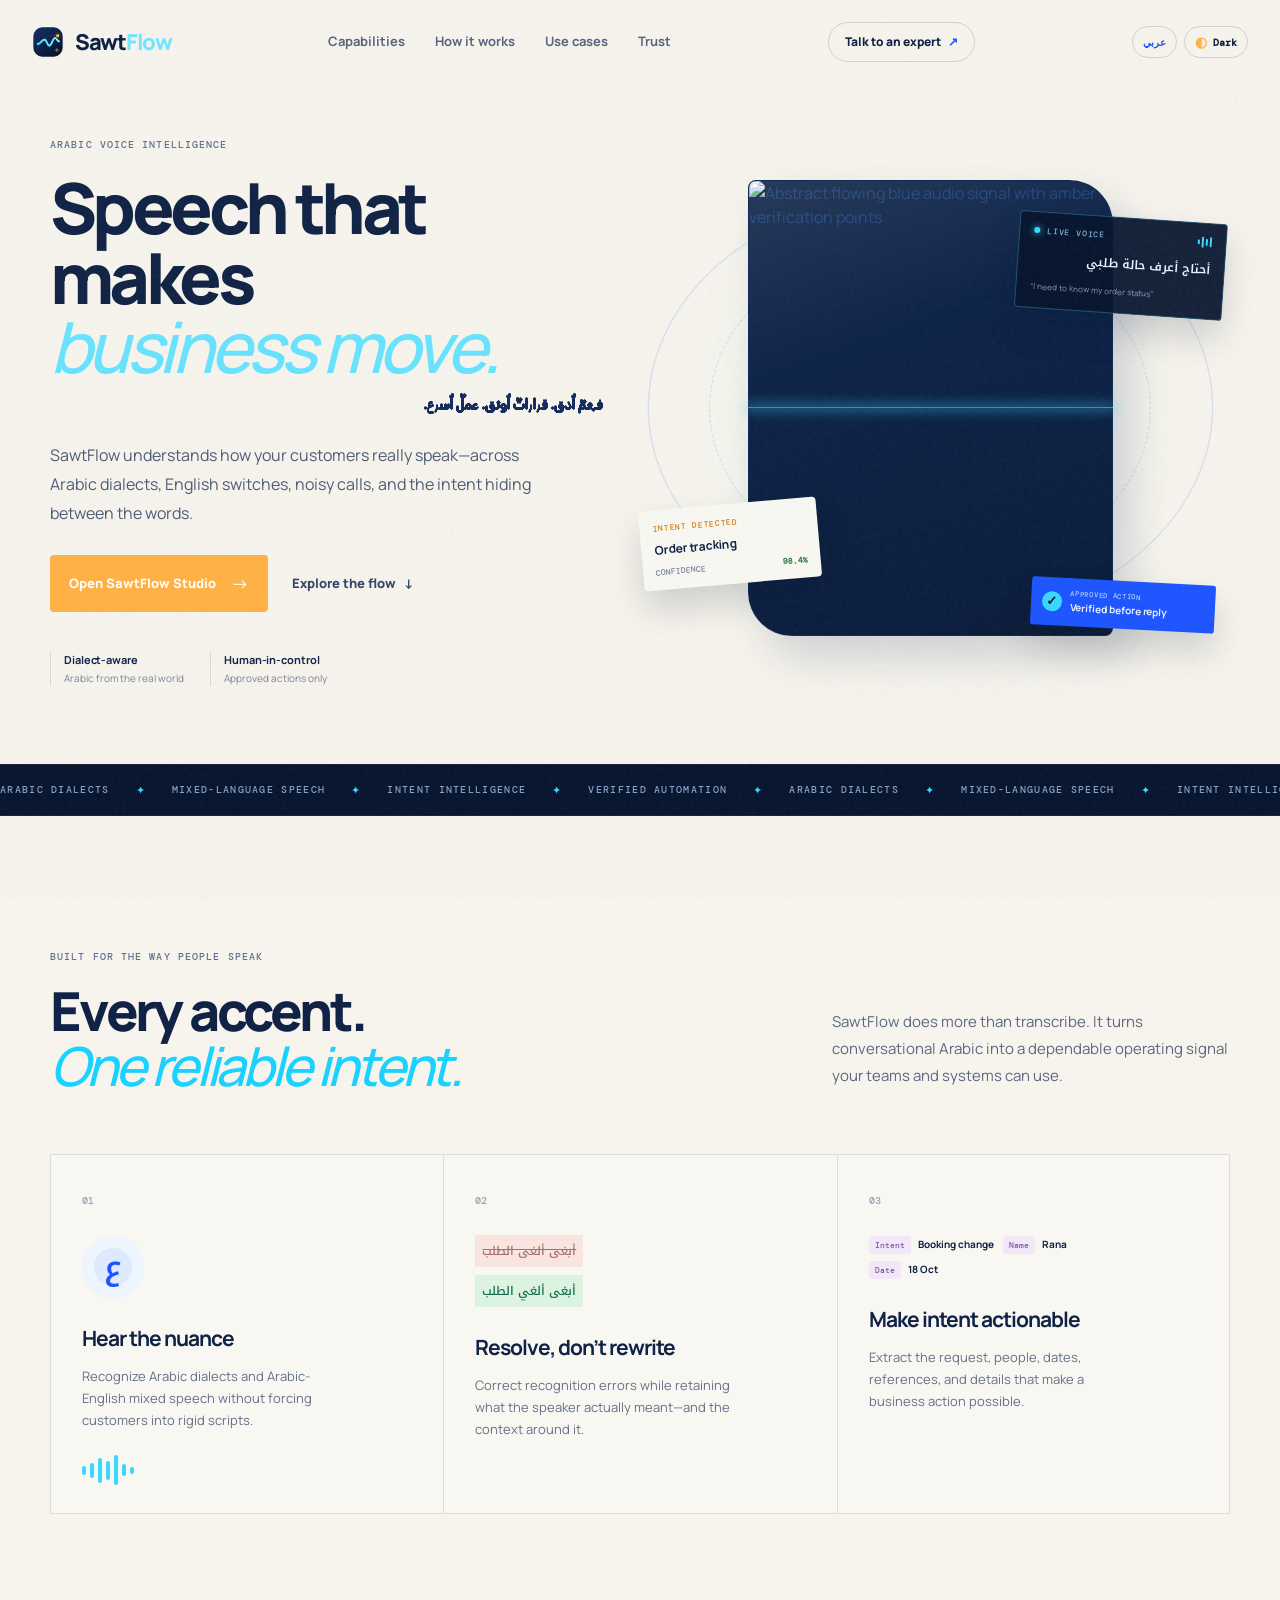
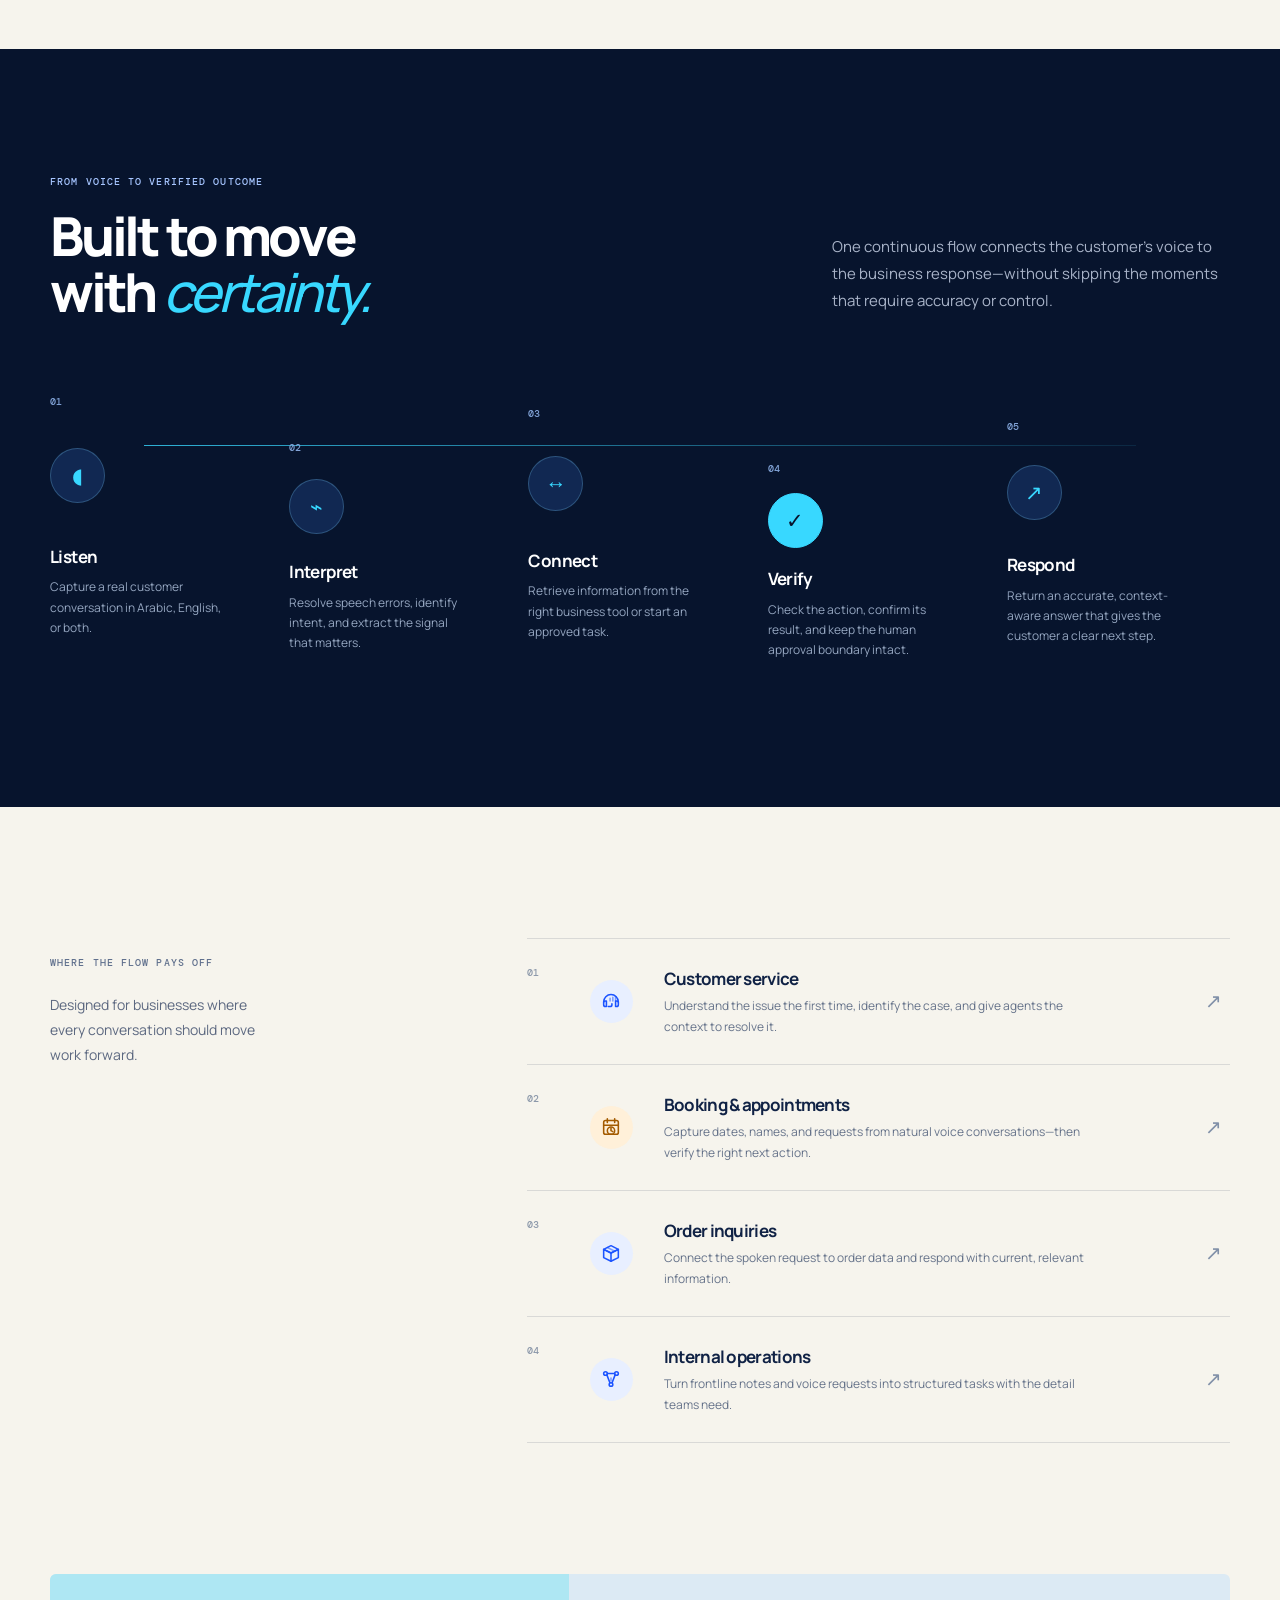
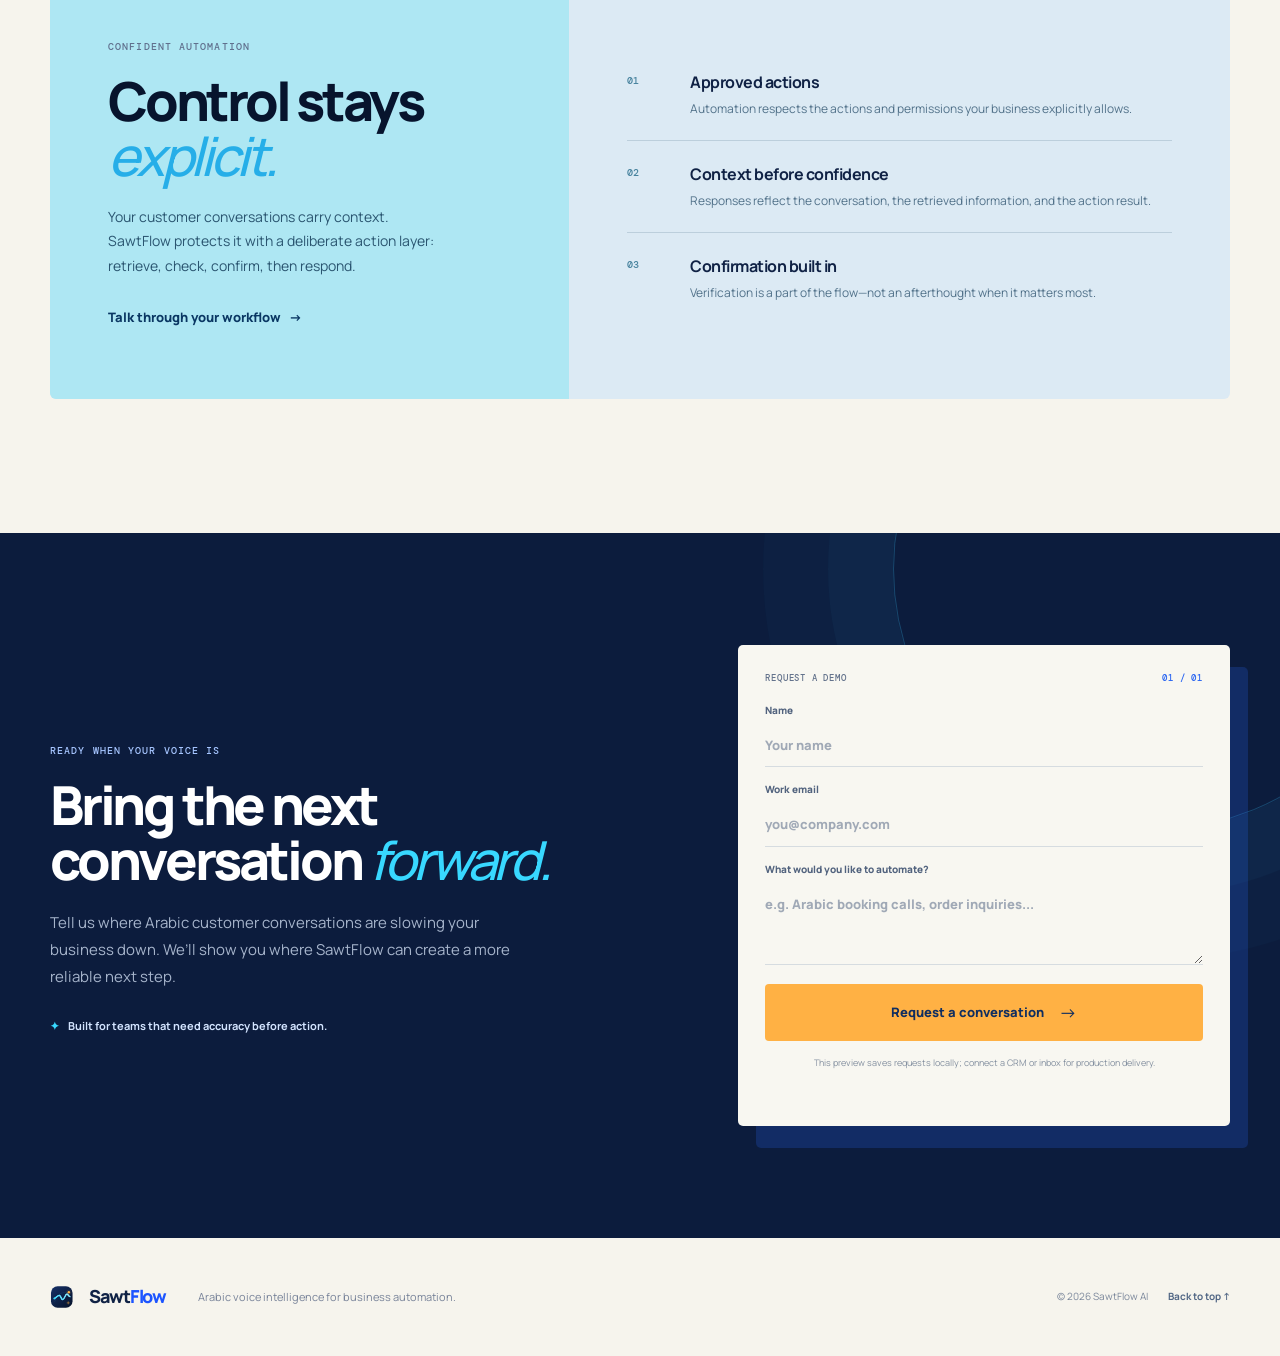
==== commit e2132f8e: "Remove embedded homepage agent demo" ====
--- a/site/index.html
+++ b/site/index.html
@@ -238,36 +238,6 @@
             <div class="eyebrow light">READY WHEN YOUR VOICE IS</div>
             <h2>Bring the next<br />conversation <em>forward.</em></h2>
             <p>Tell us where Arabic customer conversations are slowing your business down. We’ll show you where SawtFlow can create a more reliable next step.</p>
-            <div class="agent-demo" id="agent-demo">
-              <div class="agent-demo-head"><span class="eyebrow light">LIVE AGENT DEMO</span><span class="demo-status"><i></i> SAMPLE DATA</span></div>
-              <div class="demo-upload-row">
-                <label class="upload-button"><input id="audio-upload" type="file" accept="audio/*" /><span class="upload-icon" aria-hidden="true">↑</span><span id="upload-label">Upload Arabic voice</span></label>
-                <button id="sample-voice" class="demo-secondary" type="button">Use sample message</button>
-              </div>
-              <div class="demo-transcript">
-                <div class="demo-kicker">TRANSCRIPT <span id="transcript-state">READY</span></div>
-                <textarea id="demo-transcript-input" rows="2" readonly>Where is my order? I was told it would arrive today.</textarea>
-                <button id="edit-transcript" class="demo-edit" type="button">Correct transcript</button>
-              </div>
-              <div class="demo-intent-grid">
-                <div><span>INTENT</span><strong>Order status</strong></div>
-                <div><span>LANGUAGE</span><strong>Arabic / English</strong></div>
-                <div><span>URGENCY</span><strong>Normal</strong></div>
-              </div>
-              <div class="demo-action-card">
-                <div><span>APPROVED ACTION</span><strong>Retrieve order status</strong></div>
-                <button id="retrieve-order" class="demo-action" type="button">Run lookup <span aria-hidden="true">→</span></button>
-              </div>
-              <div id="demo-evidence" class="demo-evidence" hidden>
-                <div class="evidence-heading"><span>RETRIEVED EVIDENCE</span><b>ORDER DB</b></div>
-                <div class="evidence-grid"><span>ORDER</span><strong>SF-1048</strong><span>STATUS</span><strong>In transit</strong><span>ETA</span><strong>Today · 6:00 PM</strong><span>LAST SCAN</span><strong>Riyadh hub · 09:42</strong></div>
-              </div>
-              <div id="demo-approval" class="demo-approval" hidden>
-                <div><span>HUMAN APPROVAL REQUIRED</span><strong>Review the drafted reply before sending.</strong></div>
-                <button id="approve-reply" class="demo-action" type="button">Approve draft <span aria-hidden="true">✓</span></button>
-              </div>
-              <div id="demo-response" class="demo-response" hidden><span>DRAFT RESPONSE</span><p id="draft-response">Your order is in transit and is expected to arrive today by 6:00 PM.</p></div>
-            </div>
             <div class="contact-note"><span>✦</span> Built for teams that need accuracy before action.</div>
           </div>
           <form class="demo-form" id="demo-form" novalidate>
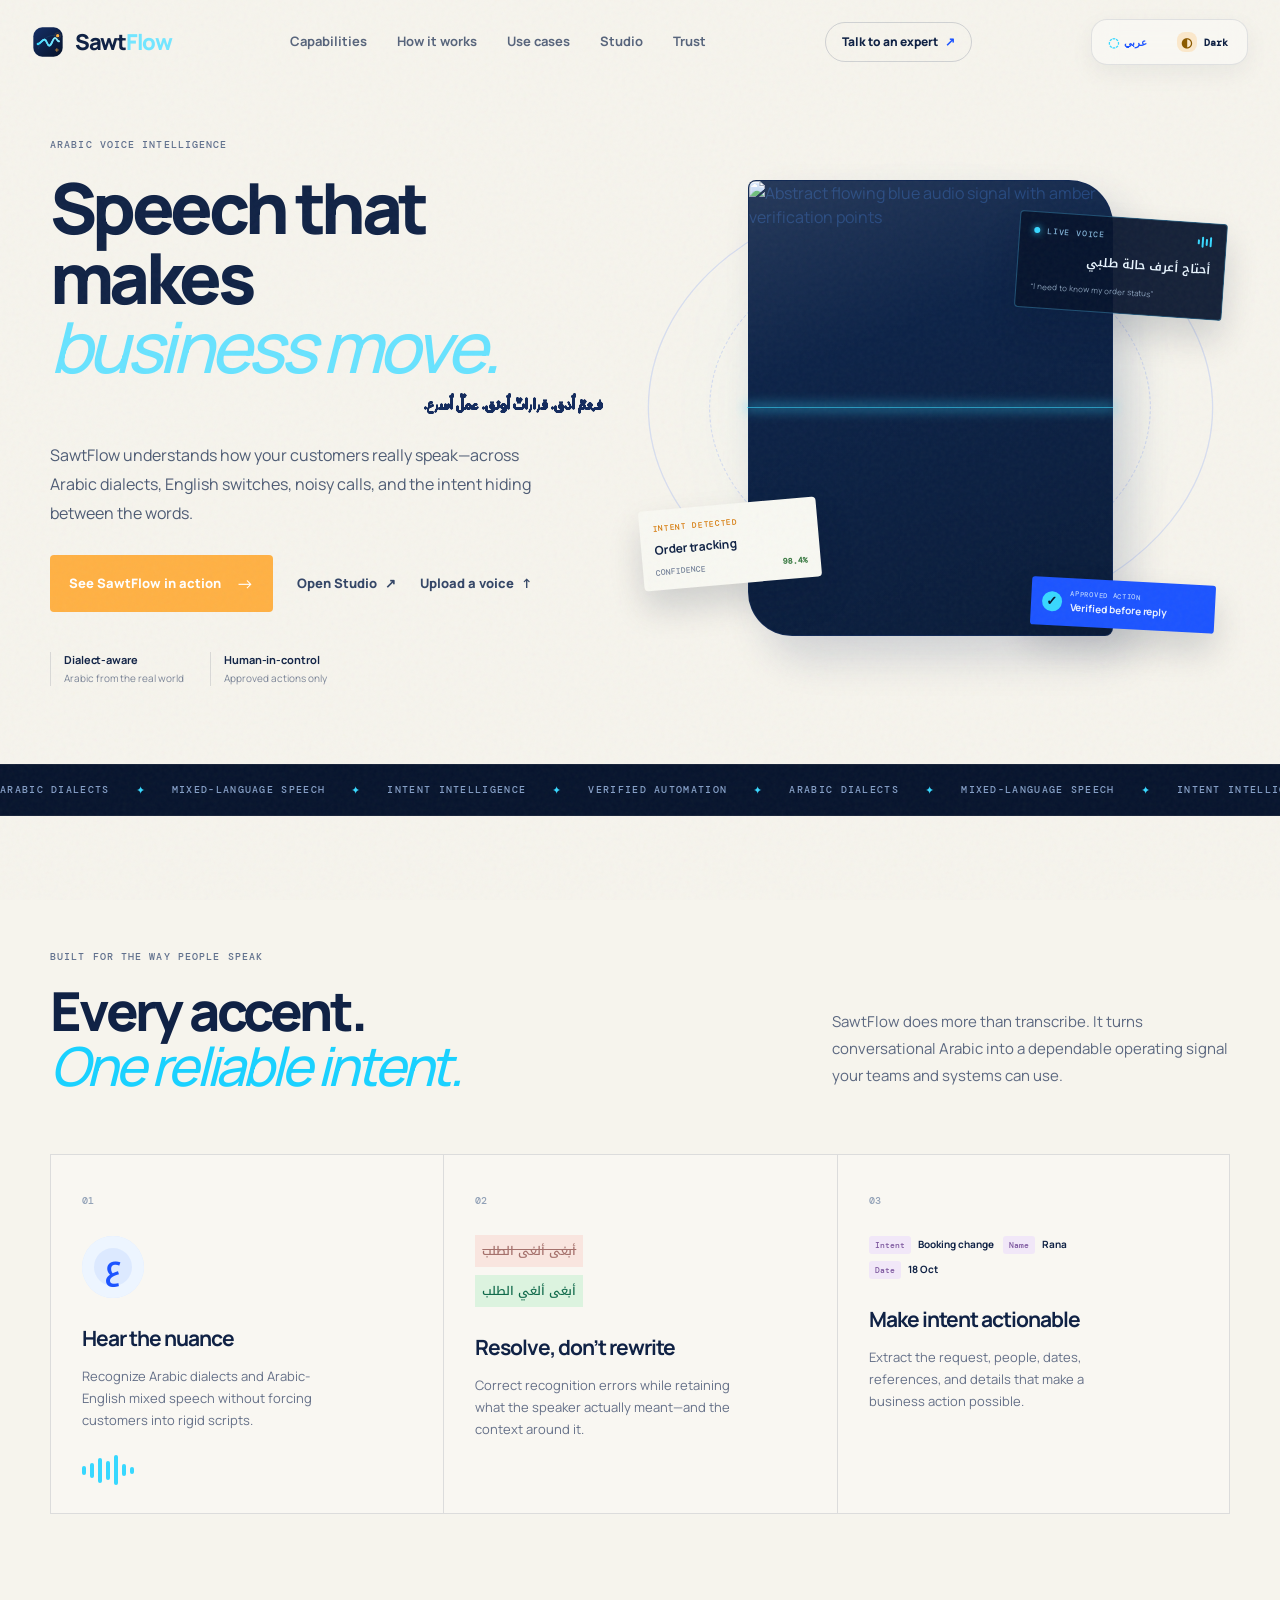
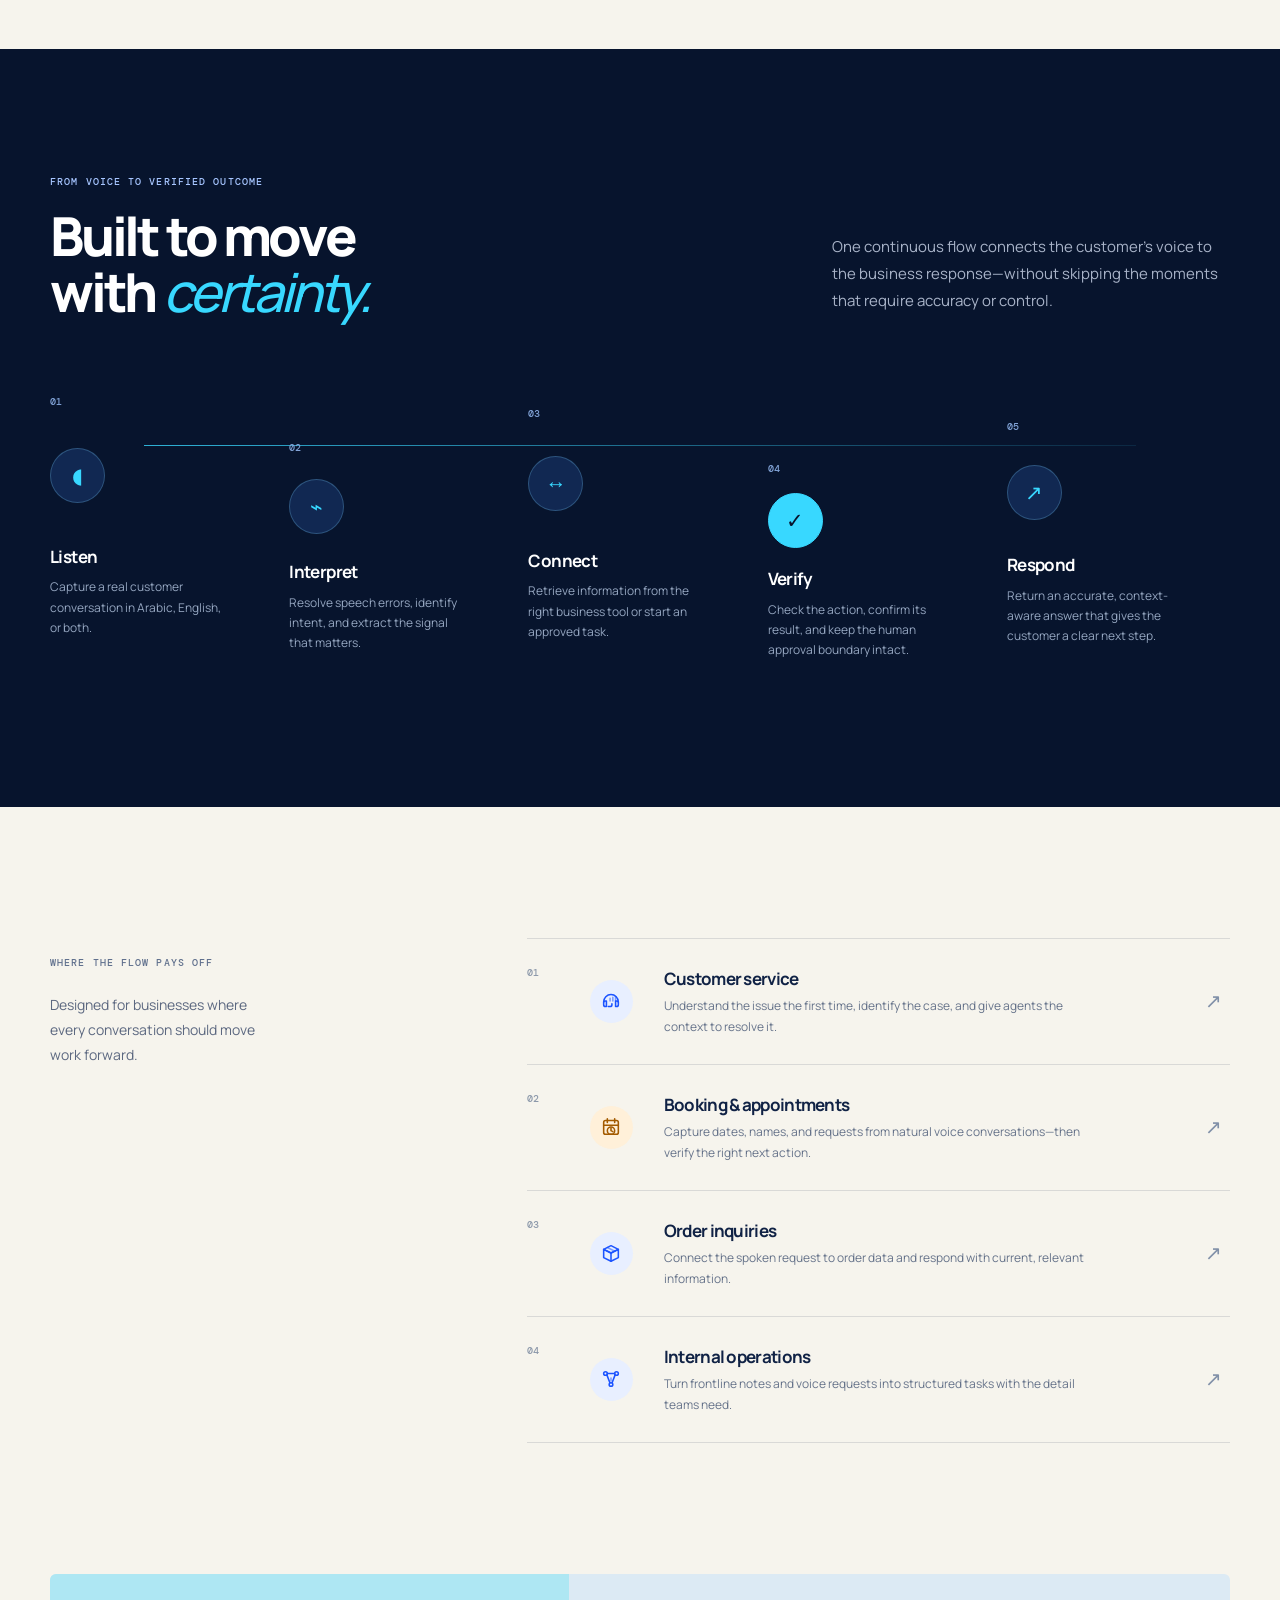
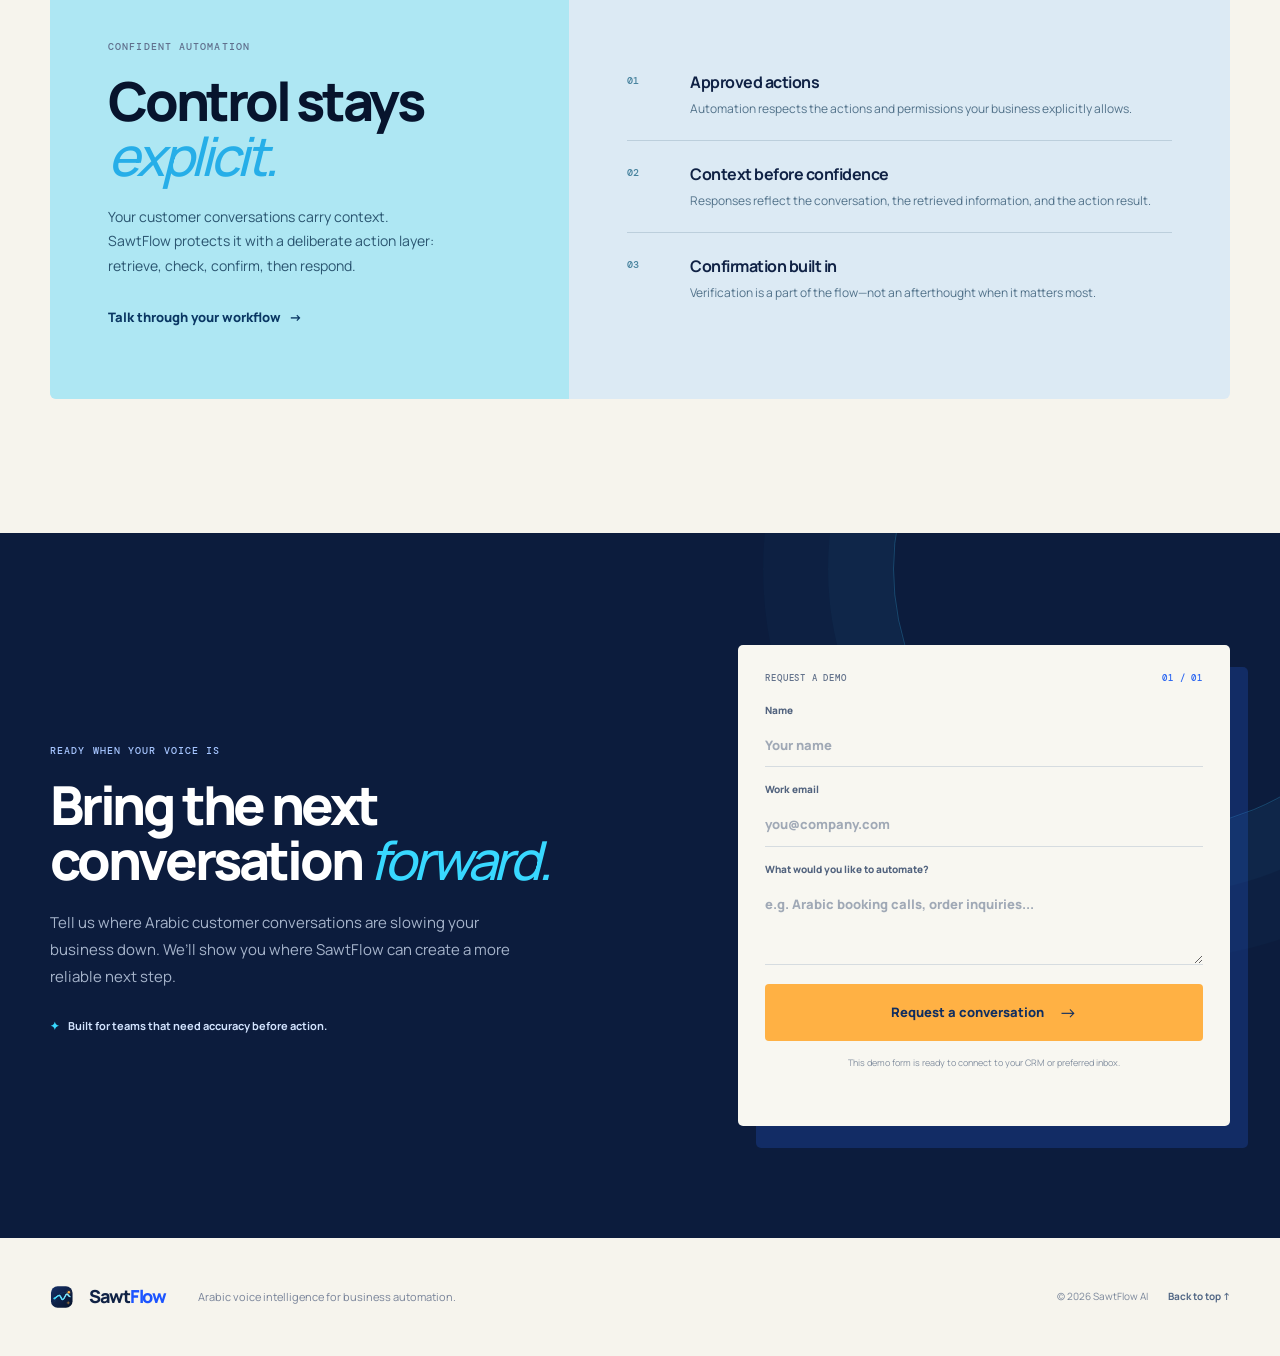
==== commit 8626571f: "Document and containerize SawtFlow" ====
--- a/site/index.html
+++ b/site/index.html
@@ -36,6 +36,7 @@
         <a href="#capabilities">Capabilities</a>
         <a href="#workflow">How it works</a>
         <a href="#use-cases">Use cases</a>
+        <a class="studio-link" href="/studio/">Studio</a>
         <a href="#trust">Trust</a>
       </nav>
       <a class="nav-cta" href="#demo">Talk to an expert <span aria-hidden="true">↗</span></a>
@@ -50,6 +51,7 @@
         <a href="#capabilities">Capabilities</a>
         <a href="#workflow">How it works</a>
         <a href="#use-cases">Use cases</a>
+        <a class="studio-link" href="/studio/">Studio</a>
         <a href="#trust">Trust</a>
         <a href="#demo">Talk to an expert</a>
       </nav>
@@ -65,8 +67,9 @@
             SawtFlow understands how your customers really speak—across Arabic dialects, English switches, noisy calls, and the intent hiding between the words.
           </p>
           <div class="hero-actions">
-            <a class="button button-primary" href="studio/">Open SawtFlow Studio <span aria-hidden="true">→</span></a>
-            <a class="text-link" href="#workflow">Explore the flow <span aria-hidden="true">↓</span></a>
+            <a class="button button-primary" href="#demo">See SawtFlow in action <span aria-hidden="true">→</span></a>
+            <a class="text-link studio-link" href="/studio/">Open Studio <span aria-hidden="true">↗</span></a>
+            <a class="text-link upload-link" href="/studio/#dropzone">Upload a voice <span aria-hidden="true">↑</span></a>
           </div>
           <div class="hero-proof" aria-label="Product benefits">
             <div><strong>Dialect-aware</strong><span>Arabic from the real world</span></div>
--- a/site/styles.css
+++ b/site/styles.css
@@ -44,12 +44,20 @@
 .nav-cta { border: 1px solid rgba(15, 35, 75, .16); border-radius: 999px; padding: 10px 16px; font-size: 12px; font-weight: 800; transition: all .2s ease; }
 .nav-cta:hover { color: white; background: var(--ink); border-color: var(--ink); }
 .nav-cta span { color: var(--blue); padding-left: 5px; }.nav-cta:hover span { color: var(--cyan); }
-.header-tools { display: flex; align-items: center; gap: 7px; }
-.language-toggle, .theme-toggle { min-height: 32px; border: 1px solid rgba(15, 35, 75, .16); border-radius: 999px; color: var(--ink); background: transparent; font: 700 10px var(--mono); transition: background .2s ease, color .2s ease, border-color .2s ease; }
-.language-toggle { min-width: 45px; padding: 0 10px; color: var(--blue); }
-.theme-toggle { display: inline-flex; align-items: center; gap: 6px; padding: 0 10px; }
-.theme-symbol { color: var(--warm); font-size: 14px; line-height: 1; }
-.language-toggle:hover, .theme-toggle:hover { color: white; background: var(--ink); border-color: var(--ink); }
+.header-tools { display: flex; align-items: center; gap: 6px; padding: 4px; border: 1px solid rgba(15, 35, 75, .1); border-radius: 16px; background: rgba(255,255,255,.34); box-shadow: 0 8px 24px rgba(18,31,59,.06); backdrop-filter: blur(12px); }
+.language-toggle, .theme-toggle { min-height: 36px; border: 1px solid transparent; border-radius: 12px; color: var(--ink); background: transparent; font: 700 10px var(--mono); transition: transform .22s ease, background .22s ease, color .22s ease, border-color .22s ease, box-shadow .22s ease; }
+.language-toggle { min-width: 54px; padding: 0 11px; color: var(--blue); }
+.language-toggle::before { content: '◌'; display: inline-block; margin-right: 5px; color: var(--cyan); font-size: 13px; vertical-align: -1px; transition: transform .3s ease; }
+.theme-toggle { display: inline-flex; align-items: center; gap: 7px; min-width: 78px; padding: 0 11px; }
+.theme-symbol { display: grid; place-items: center; width: 20px; height: 20px; border-radius: 8px; color: #8b5a00; background: rgba(255,177,68,.23); font-size: 13px; line-height: 1; transition: transform .35s ease, background .22s ease, color .22s ease; }
+.language-toggle:hover, .theme-toggle:hover { color: white; background: linear-gradient(135deg, var(--ink), #1c54a8); border-color: rgba(56,216,255,.45); box-shadow: 0 7px 16px rgba(16,34,69,.18); transform: translateY(-1px); }
+.language-toggle:hover::before { transform: rotate(25deg) scale(1.12); color: var(--warm); }
+.theme-toggle:hover .theme-symbol { color: white; background: rgba(56,216,255,.22); transform: rotate(18deg); }
+.language-toggle:focus-visible, .theme-toggle:focus-visible { outline: 3px solid rgba(56,216,255,.38); outline-offset: 2px; }
+.language-toggle:active, .theme-toggle:active { transform: translateY(0) scale(.97); }
+html[data-theme="dark"] .header-tools { border-color: rgba(159,201,255,.2); background: rgba(13,34,70,.72); box-shadow: 0 8px 28px rgba(0,0,0,.2); }
+html[data-theme="dark"] .language-toggle { color: #8eeaff; }
+html[data-theme="dark"] .theme-symbol { color: #ffe0a3; background: rgba(255,177,68,.18); }
 .menu-toggle, .mobile-menu { display: none; }
 
 .hero { min-height: 655px; display: grid; grid-template-columns: .96fr 1.04fr; align-items: center; gap: 28px; padding: 46px 0 78px; }
@@ -81,42 +89,3 @@
 
 @media (max-width: 900px) { .site-header, .section-shell { width: min(100% - 40px, 650px); }.desktop-nav, .nav-cta { display: none; }.menu-toggle { display: grid; gap: 5px; border: 0; padding: 8px 0 8px 8px; background: none; }.menu-toggle span { display: block; width: 22px; height: 2px; background: var(--ink); transition: transform .2s ease; }.menu-toggle[aria-expanded="true"] span:first-child { transform: translateY(3.5px) rotate(45deg); }.menu-toggle[aria-expanded="true"] span:last-child { transform: translateY(-3.5px) rotate(-45deg); }.mobile-menu { position: absolute; top: 70px; left: 0; right: 0; padding: 10px; border: 1px solid var(--line); background: rgba(246,244,237,.98); box-shadow: 0 15px 32px rgba(18,31,59,.12); }.mobile-menu.open { display: grid; }.mobile-menu a { padding: 10px; font-size: 13px; font-weight: 700; }.hero { grid-template-columns: 1fr; padding: 35px 0 75px; }.hero-copy { z-index: 3; }.hero h1 { font-size: clamp(49px, 10vw, 66px); }.hero-visual { min-height: 462px; margin-top: -8px; }.split-heading, .section-intro { display: grid; gap: 23px; }.section-intro > p { margin: 0; }.capabilities, .workflow-section { padding: 85px 0; }.capability-rail { margin-top: 38px; grid-template-columns: 1fr; }.capability-card, .capability-card:last-child { min-height: 240px; border-right: 1px solid var(--line); border-bottom: 0; }.capability-card:last-child { border-bottom: 1px solid var(--line); }.capability-card h3 { margin-top: 19px; }.icon-orb, .correction-sample, .entity-cluster { margin-top: 18px; }.flow-map { grid-template-columns: 1fr; gap: 28px; margin: 48px 0 0 14px; }.flow-line { top: 42px; bottom: 42px; left: 27px; right: auto; width: 1px; height: auto; background: linear-gradient(180deg, rgba(56,216,255,.8), rgba(56,216,255,.08)); }.flow-step, .flow-step-two, .flow-step-three, .flow-step-four, .flow-step-five { grid-template-columns: 50px 1fr; gap: 12px 20px; margin-top: 0; }.flow-index { grid-column: 1; }.flow-icon { grid-column: 1; grid-row: 2; }.flow-step > div:last-child { grid-column: 2; grid-row: 1 / span 2; padding-top: 1px; }.flow-step p { max-width: 340px; }.use-cases { grid-template-columns: 1fr; gap: 28px; padding: 85px 0; }.trust-section { padding-bottom: 85px; }.trust-panel { grid-template-columns: 1fr; }.trust-copy, .trust-evidence { padding: 43px 32px; }.demo-section { padding: 83px 0; }.demo-layout { grid-template-columns: 1fr; gap: 42px; }.site-footer { grid-template-columns: 1fr; gap: 13px; padding: 32px 0; }.footer-meta { justify-content: space-between; } }
 @media (max-width: 480px) { .site-header, .section-shell { width: calc(100% - 32px); }.site-header { height: 72px; }.hero { padding-top: 25px; }.hero h1 { font-size: 47px; letter-spacing: -3.6px; }.hero-arabic { font-size: 14px; }.hero-actions { align-items: flex-start; flex-direction: column; gap: 19px; }.hero-proof { gap: 15px; margin-top: 33px; }.hero-proof > div { padding-left: 8px; }.hero-visual { min-height: 401px; }.hero-image-frame { width: 285px; }.visual-orbit { width: 330px; }.orbit-two { width: 255px; }.card-listening { top: 30px; right: -4px; transform: scale(.88) rotate(4deg); transform-origin: right top; }.card-intent { left: -6px; bottom: 50px; transform: scale(.84) rotate(-5deg); transform-origin: left bottom; }.card-verified { right: -9px; bottom: 20px; transform: scale(.83) rotate(3deg); transform-origin: right bottom; }.split-heading h2, .workflow-heading h2, .trust-copy h2, .demo-copy h2 { letter-spacing: -2.3px; }.usecase-item { grid-template-columns: 30px 43px 1fr 18px; gap: 10px; }.usecase-icon { width: 37px; height: 37px; }.usecase-item h3 { font-size: 15px; }.usecase-item p { font-size: 11px; }.trust-copy, .trust-evidence { padding: 36px 23px; }.demo-form { padding: 22px; }.footer-meta { gap: 9px; font-size: 9px; } }
-
-
-/* Interactive agent demo */
-.agent-demo { display: grid; gap: 12px; margin: 30px 0 0; padding: 16px; color: #d9ebff; background: rgba(5, 17, 43, .72); border: 1px solid rgba(111, 205, 255, .24); border-radius: 6px; box-shadow: 0 14px 30px rgba(0, 0, 0, .12); }
-.agent-demo-head, .demo-upload-row, .evidence-heading, .demo-approval { display: flex; align-items: center; justify-content: space-between; gap: 12px; }
-.agent-demo-head .eyebrow { color: #8eb7d8; }
-.demo-status, .demo-kicker, .evidence-heading, .demo-response > span { color: #8eb7d8; font: 500 8px var(--mono); letter-spacing: .8px; }
-.demo-status i { display: inline-block; width: 6px; height: 6px; margin-right: 5px; border-radius: 50%; background: #60edbb; box-shadow: 0 0 8px #60edbb; }
-.demo-upload-row { align-items: stretch; }
-.upload-button, .demo-secondary, .demo-action, .demo-edit { display: inline-flex; align-items: center; justify-content: center; gap: 7px; border: 0; border-radius: 3px; font: 700 10px var(--sans); cursor: pointer; transition: transform .2s ease, background .2s ease; }
-.upload-button { flex: 1; padding: 10px 11px; color: #102245; background: var(--warm); }
-.upload-button:hover, .demo-action:hover { transform: translateY(-1px); background: #ffc46f; }
-.upload-button input { display: none; }
-.upload-icon { font-size: 16px; line-height: 1; }
-.demo-secondary { padding: 0 10px; color: #c5ddf6; background: rgba(132, 191, 239, .12); border: 1px solid rgba(132, 191, 239, .25); }
-.demo-secondary:hover, .demo-edit:hover { background: rgba(132, 191, 239, .22); }
-.demo-transcript { display: grid; gap: 7px; padding: 11px; background: rgba(246, 250, 255, .07); border: 1px solid rgba(165, 212, 247, .16); border-radius: 3px; }
-.demo-kicker { display: flex; justify-content: space-between; }
-.demo-kicker span { color: #60edbb; }
-#demo-transcript-input { width: 100%; min-height: 46px; padding: 0; border: 0; resize: vertical; outline: 0; color: #eff7ff; background: transparent; font: 500 12px/1.6 var(--sans); }
-#demo-transcript-input:not([readonly]) { padding: 6px 7px; background: rgba(255,255,255,.08); border: 1px solid rgba(165, 212, 247, .3); border-radius: 3px; }
-.demo-edit { justify-self: start; padding: 5px 8px; color: #93cfff; background: transparent; font-size: 9px; }
-.demo-intent-grid { display: grid; grid-template-columns: repeat(3, 1fr); gap: 7px; }
-.demo-intent-grid > div { display: grid; gap: 4px; padding: 9px; background: rgba(56, 216, 255, .08); border-left: 2px solid var(--cyan); }
-.demo-intent-grid span, .demo-action-card span, .demo-approval span { color: #8eb7d8; font: 500 7px var(--mono); letter-spacing: .7px; }
-.demo-intent-grid strong { color: #eff7ff; font-size: 10px; }
-.demo-action-card { display: flex; align-items: center; justify-content: space-between; gap: 10px; padding: 10px; background: #102e60; border: 1px solid rgba(111, 205, 255, .2); border-radius: 3px; }
-.demo-action-card div, .demo-approval div { display: grid; gap: 3px; }
-.demo-action-card strong, .demo-approval strong { color: #f4f8ff; font-size: 11px; }
-.demo-action { flex: 0 0 auto; padding: 9px 10px; color: #102245; background: var(--cyan); }
-.demo-evidence { padding: 11px; color: #17345d; background: #e7f6ff; border-radius: 3px; }
-.evidence-heading { color: #477394; }.evidence-heading b { color: #1c54ff; font: 500 8px var(--mono); }
-.evidence-grid { display: grid; grid-template-columns: auto 1fr auto 1fr; gap: 7px 12px; margin-top: 9px; font-size: 9px; }.evidence-grid span { color: #6f8ca6; font: 500 7px var(--mono); }.evidence-grid strong { color: #17345d; font-size: 9px; }
-.demo-approval { padding: 10px; background: rgba(255, 177, 68, .12); border: 1px solid rgba(255, 177, 68, .4); border-radius: 3px; }.demo-approval strong { color: #ffdda5; }
-.demo-response { padding: 11px; color: #12345b; background: #c9f4ec; border-radius: 3px; }.demo-response p { margin: 6px 0 0; font-size: 11px; line-height: 1.6; }.demo-response > span { color: #227a6d; }
-html[dir="rtl"] .agent-demo, html[dir="rtl"] .demo-intent-grid, html[dir="rtl"] .evidence-grid { direction: rtl; }
-html[dir="rtl"] .upload-icon { transform: rotate(180deg); }
-html[data-theme="dark"] .demo-response { background: #b8f0e5; }
-@media (max-width: 600px) { .demo-upload-row, .demo-action-card, .demo-approval { align-items: stretch; flex-direction: column; }.demo-secondary, .demo-action { min-height: 34px; }.demo-intent-grid { grid-template-columns: 1fr; }.evidence-grid { grid-template-columns: auto 1fr; } }
